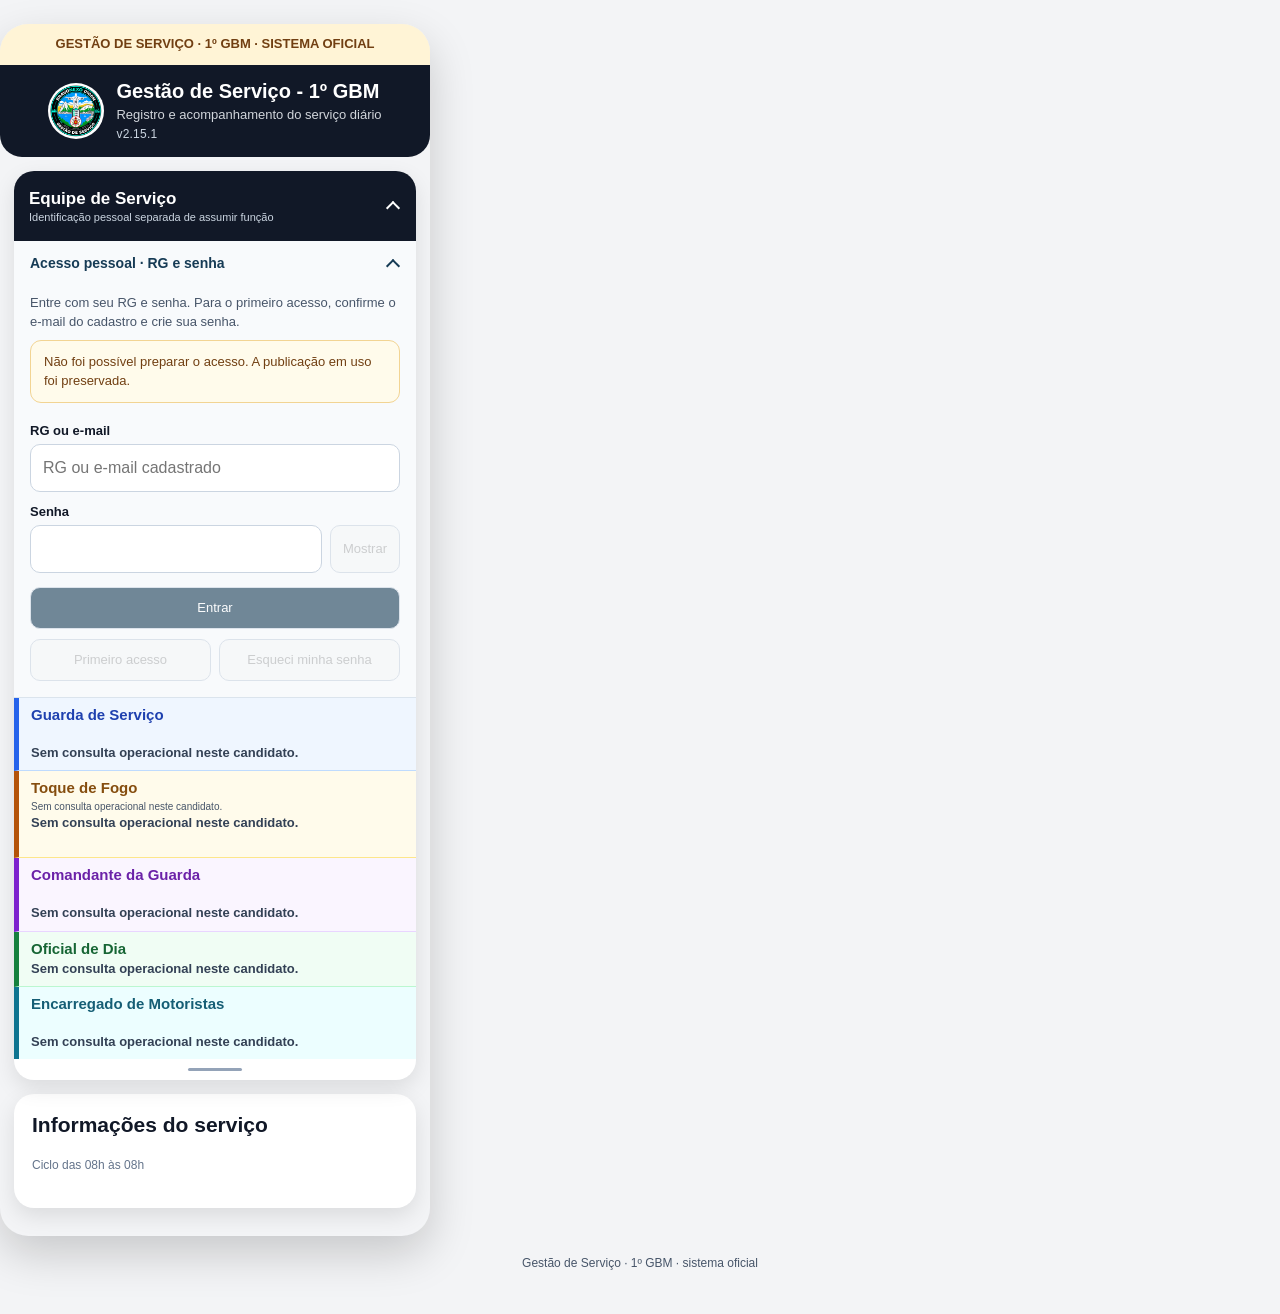
==== 01gbm/index.html @ a9e78ff7 "Gestão v2.15.1: habilita formulário de encerramento do serviço" ====
<!DOCTYPE html>
<html lang="pt-BR">
  <head>
    <meta charset="UTF-8">
    <meta name="viewport" content="width=device-width, initial-scale=1.0, maximum-scale=1.0, user-scalable=no">
    <meta name="theme-color" content="#111827">
    <title>Gestão de Serviço - 1º GBM</title>
    <meta name="application-name" content="Gestão de Serviço">
    <meta name="apple-mobile-web-app-title" content="Gestão de Serviço">
    <meta name="mobile-web-app-capable" content="yes">
    <meta name="apple-mobile-web-app-capable" content="yes">
    
    
    
    
  <link rel="stylesheet" href="./gestao-operational.css?v=444017276194">
  
  <meta name="robots" content="noindex,nofollow"><link rel="icon" type="image/png" sizes="192x192" href="./icons/gestao-servico-192-v3.png"><script src="./gestao-operational.js?v=d6036d53b697" defer></script><link rel="manifest" href="./manifest.webmanifest"><meta http-equiv="Content-Security-Policy" content="default-src 'none'; script-src 'self'; style-src 'self'; img-src 'self'; connect-src 'self' https://ciqctdckqmopdeoigzfz.supabase.co; worker-src 'self'; manifest-src 'self'; base-uri 'none'; form-action 'none'; object-src 'none'"></head>

  <body data-operational-team-enabled="true" data-operational-ui="true" class="candidate-shell" >
    <div class="app"><p id="candidate-banner" class="candidate-banner">GESTÃO DE SERVIÇO · 1º GBM · SISTEMA OFICIAL</p>
      <header class="topo">
        <div class="topo-identidade">
          <div class="topo-brasao">
            <img src="./icons/gestao-servico-192-v3.png" alt="Gestão de Serviço — 1º GBM" width="192" height="192">
          </div>
          <div class="topo-textos">
            <h1>Gestão de Serviço - 1º GBM</h1>
            <p>Registro e acompanhamento do serviço diário</p>
          <small id="operational-app-version" class="operational-app-version">v2.15.1</small></div>
        </div>
      </header>

      <main class="conteudo">
<section class="card card-equipe-servico" id="cardEquipeServico"><details id="operational-team-disclosure" class="operational-team-disclosure" open><summary class="cabecalho-equipe-servico operational-team-summary" id="operational-team-summary" aria-controls="conteudoEquipeServico"><span><strong>Equipe de Serviço</strong><small>Identificação pessoal separada de assumir função</small></span></summary><div class="conteudo-equipe-servico" id="conteudoEquipeServico">
<details id="operational-personal-access-disclosure" class="operational-personal-access" open><summary id="operational-personal-access-summary" aria-controls="operational-personal-access-content">Acesso pessoal · RG e senha</summary><div id="operational-personal-access-content"><section class="candidate-access" id="candidate-personal-access" aria-labelledby="candidate-title">
  <h3 id="candidate-title">Acesso pessoal · RG e senha</h3>
  <p>Entre com seu RG e senha. Para o primeiro acesso, confirme o e-mail do cadastro e crie sua senha.</p>
  <p id="candidate-status" class="candidate-status" role="status" aria-live="polite">Conferindo a configuração de acesso…</p>
  <form id="candidate-login-form"><fieldset id="candidate-login-fields" disabled data-candidate-personal="true">
    <label for="candidate-rg">RG ou e-mail</label><input id="candidate-rg" name="rg" type="text" autocomplete="username" maxlength="254" autocapitalize="none" spellcheck="false" placeholder="RG ou e-mail cadastrado" required data-candidate-personal="true">
    <label for="candidate-password">Senha</label><div class="candidate-password-row"><input id="candidate-password" name="password" type="password" autocomplete="current-password" maxlength="1024" required data-candidate-personal="true"><button id="candidate-toggle-password" type="button" disabled aria-controls="candidate-password" aria-pressed="false" data-candidate-personal="true">Mostrar</button></div>
    <button id="candidate-login-submit" class="candidate-primary" type="submit" disabled data-candidate-personal="true">Entrar</button>
  </fieldset></form>
  <nav id="candidate-account-actions" class="candidate-account-actions" aria-label="Ajuda para o acesso pessoal"><button id="candidate-first-access" type="button" disabled data-candidate-personal="true">Primeiro acesso</button><button id="candidate-recovery" type="button" disabled data-candidate-personal="true">Esqueci minha senha</button></nav>
  <form id="candidate-request-form" hidden><fieldset id="candidate-request-fields" disabled data-candidate-personal="true"><label for="candidate-request-rg">RG</label><input id="candidate-request-rg" type="text" autocomplete="username" maxlength="40" required data-candidate-personal="true"><div id="candidate-email-field"><label for="candidate-registered-email">E-mail do cadastro</label><input id="candidate-registered-email" type="email" autocomplete="email" maxlength="254" data-candidate-personal="true"></div><p id="candidate-recovery-note" hidden>A recuperação será enviada somente ao e-mail do cadastro.</p><button id="candidate-request-submit" type="submit" disabled data-candidate-personal="true">Enviar código</button></fieldset></form>
  <form id="candidate-code-form" hidden><fieldset id="candidate-code-fields" disabled data-candidate-personal="true"><label for="candidate-code">Código recebido no e-mail</label><input id="candidate-code" type="text" inputmode="numeric" autocomplete="one-time-code" pattern="[0-9]{6,8}" minlength="6" maxlength="8" required data-candidate-personal="true"><button id="candidate-code-submit" type="submit" disabled data-candidate-personal="true">Confirmar e-mail</button></fieldset></form>
  <form id="candidate-new-password-form" hidden><fieldset id="candidate-new-password-fields" disabled data-candidate-personal="true"><label for="candidate-new-password">Nova senha</label><div class="candidate-password-row"><input id="candidate-new-password" type="password" autocomplete="new-password" minlength="8" maxlength="1024" required data-candidate-personal="true"><button id="candidate-toggle-new-password" type="button" disabled aria-controls="candidate-new-password candidate-confirm-password" aria-pressed="false" data-candidate-personal="true">Mostrar</button></div><label for="candidate-confirm-password">Repetir nova senha</label><input id="candidate-confirm-password" type="password" autocomplete="new-password" minlength="8" maxlength="1024" required data-candidate-personal="true"><p>Pelo menos 8 caracteres. Use uma senha exclusiva.</p><button id="candidate-complete-submit" type="submit" disabled data-candidate-personal="true">Salvar senha e entrar</button></fieldset></form>
  <button id="candidate-cancel-flow" type="button" disabled hidden data-candidate-personal="true">Voltar</button>
  <div id="candidate-identity" hidden><p>Identidade pessoal confirmada não libera funções de serviço.</p></div><div id="candidate-recovery-controls" class="candidate-recovery-controls" hidden><button id="candidate-recheck" type="button" disabled data-candidate-personal="true">Tentar reconectar</button></div>
  <section id="candidate-own-context" class="candidate-own-context" aria-label="Situação do próprio acesso" hidden><h4>Meu acesso</h4><p id="candidate-own-status" role="status" aria-live="polite"></p><p id="candidate-own-binding"></p><p id="candidate-own-capabilities"></p><p id="candidate-own-cycle"></p><details id="operational-update-options" class="operational-update-options"><summary>Opções de atualização</summary><div class="candidate-duty-actions"><button id="operational-reload" type="button" disabled>Atualizar informações</button></div></details><div class="candidate-duty-actions operational-reconciliation-actions"><button id="operational-reconcile" type="button" disabled hidden>Conferir registro pendente</button></div><p id="operational-status" role="status" aria-live="polite"></p><p id="candidate-own-scope">Entrar não assume uma função. Sair da conta não encerra o serviço.</p></section>
</section></div></details><div id="operational-partial-status" class="candidate-own-context" hidden><p id="operational-partial-message" role="status" aria-live="polite"></p><div class="candidate-duty-actions"><button id="operational-partial-reload" type="button" disabled>Atualizar informações</button></div></div><section class="card card-guarda perfil-servico" id="perfilGuarda">
          <div class="cabecalho-card-guarda">
            <h2>Guarda de Serviço</h2>

            <div class="acoes-guarda">
              <button type="button" id="btnTrocarGuarda" class="botao-trocar oculto" disabled data-candidate-operation="true" aria-disabled="true">
                Assumir / Trocar
              </button>

              <button type="button" id="btnEncerrarGuarda" class="botao-sair oculto" disabled data-candidate-operation="true" aria-disabled="true">
                Sair
              </button>
            </div>
          </div>

          <div id="statusGuarda" class="status-guarda">
            Sem consulta operacional neste candidato.
          </div>

          <div id="acessoDiarioGuarda" class="acesso-diario-guarda oculto">
            <p id="identidadeAcessoDiarioGuarda" role="status" aria-live="polite"></p>
            <button type="button" id="btnSairAcessoDiarioGuarda" class="botao-secundario oculto" disabled data-candidate-operation="true" aria-disabled="true">Sair deste acesso</button>
          </div>

          <button type="button" id="btnRetomarPosto" class="botao-retomar-posto acao-cobertura-operacional oculto" disabled data-candidate-operation="true" aria-disabled="true">
            Retomar Posto
          </button>

          <div id="areaCodigoEncerrarGuarda" class="oculto">
            <div class="campo">
              <label>Código enviado ao guarda atual</label>
              <div class="linha-busca">
                <input type="text" id="codigoEncerrarGuarda" placeholder="Digite o código" disabled data-candidate-operation="true" aria-disabled="true">
                <button type="button" disabled data-candidate-operation="true" aria-disabled="true">Validar</button>
              </div>
            </div>
          </div>

          <div id="areaAssumirGuarda">
            <div class="campo">
              <label>E-mail do militar</label>
              <div class="linha-busca">
                <input type="email" id="emailGuarda" placeholder="Digite o e-mail" disabled data-candidate-operation="true" aria-disabled="true">
                <button type="button" id="btnEnviarCodigoGuarda" disabled data-candidate-operation="true" aria-disabled="true">Enviar código</button>
              </div>
            </div>

            <p id="lpStatus_guarda" role="status" aria-live="polite" class="oculto"></p>
            <button type="button" id="lpCancelar_guarda" class="botao-secundario oculto" disabled data-candidate-operation="true" aria-disabled="true">Cancelar solicitação / trocar e-mail</button>
            <div id="areaCodigoGuarda" class="oculto">
              <div class="campo">
                <label>Código recebido por e-mail</label>
                <div class="linha-busca">
                  <input type="text" id="codigoGuarda" placeholder="Digite o código" autocomplete="one-time-code" inputmode="numeric" disabled data-candidate-operation="true" aria-disabled="true">
                  <button type="button" id="btnValidarCodigoGuarda" disabled data-candidate-operation="true" aria-disabled="true">Validar</button>
                </div>
              </div>
            </div>

            <div id="areaMilitarIdentificado" class="resultado oculto"></div>

            <div id="areaIdentificacaoManual" class="oculto">
              <div class="campo">
                <label>RG do militar</label>
                <input type="text" id="rgGuardaManual" placeholder="RG do militar" disabled data-candidate-operation="true" aria-disabled="true">
              </div>

              <div class="campo">
                <label>Nome do militar</label>
                <input type="text" id="nomeGuardaManual" placeholder="Ex.: CB COSTA" disabled data-candidate-operation="true" aria-disabled="true">
              </div>
            </div>

            <button type="button" id="btnAssumirGuarda" class="botao-secundario oculto" disabled data-candidate-operation="true" aria-disabled="true">
              Assumir neste celular
            </button>
          </div>
          
        <div class="candidate-duty-actions operational-role-actions"><button id="operational-role-guarda-assumir" type="button" disabled hidden>Assumir / Trocar</button><button id="operational-role-guarda-encerrar" type="button" disabled hidden>Encerrar guarda</button></div></section>
<section class="card card-toque-fogo perfil-servico" id="cardToqueFogo">
          <div class="cabecalho-card-guarda">
            <div>
              <h2>Toque de Fogo</h2>
              <span id="periodoToqueFogo" class="periodo-toque-fogo">Sem consulta operacional neste candidato.</span>
            </div>
            <div class="acoes-guarda">
              <button type="button" id="btnTrocarToqueFogo" class="botao-trocar oculto" disabled data-candidate-operation="true" aria-disabled="true">
                Entrar / Trocar
              </button>
            </div>
          </div>

          <div id="statusToqueFogo" class="status-guarda">Sem consulta operacional neste candidato.</div>
          <div id="programacaoToqueFogo" class="programacao-toque-fogo" aria-live="polite"></div>

          <div id="statusCoberturaToque" class="status-cobertura-toque oculto"></div>
          <button type="button" id="btnAssumirHoraToque" class="botao-assumir-hora acao-cobertura-operacional oculto" disabled data-candidate-operation="true" aria-disabled="true">
            Assumir Hora
          </button>

          <div id="areaAssumirToqueFogo">
            <div class="cabecalho-definicao-toque">
              <strong id="tituloDefinicaoToqueFogo">Definir Toque de Fogo</strong>
              <small>Os dois períodos podem ser definidos pela manhã. O noturno pode assumir a cobertura a partir das 21h; a troca do período ocorre às 22h.</small>
            </div>
            <div class="campo">
              <label for="periodoAlvoToqueFogo">Período</label>
              <select id="periodoAlvoToqueFogo" disabled data-candidate-operation="true" aria-disabled="true">
                <option value="Diurno">Diurno • 08h às 22h</option>
                <option value="Noturno">Noturno • 22h às 08h</option>
              </select>
            </div>
            <div class="campo">
              <label>E-mail do militar</label>
              <div class="linha-busca">
                <input type="email" id="emailToqueFogo" placeholder="Digite o e-mail" disabled data-candidate-operation="true" aria-disabled="true">
                <button type="button" id="btnEnviarCodigoToqueFogo" disabled data-candidate-operation="true" aria-disabled="true">Enviar código</button>
              </div>
            </div>

            <p id="lpStatus_toque" role="status" aria-live="polite" class="oculto"></p>
            <button type="button" id="lpCancelar_toque" class="botao-secundario oculto" disabled data-candidate-operation="true" aria-disabled="true">Cancelar solicitação / trocar e-mail</button>
            <div id="areaCodigoToqueFogo" class="oculto">
              <div class="campo">
                <label>Código recebido por e-mail</label>
                <div class="linha-busca">
                  <input type="text" id="codigoToqueFogo" inputmode="numeric" placeholder="Digite o código" autocomplete="one-time-code" disabled data-candidate-operation="true" aria-disabled="true">
                  <button type="button" id="btnValidarCodigoToqueFogo" disabled data-candidate-operation="true" aria-disabled="true">Validar</button>
                </div>
              </div>
            </div>

            <div id="areaToqueFogoIdentificado" class="resultado oculto"></div>
            <div id="areaToqueFogoManual" class="oculto">
              <div class="campo"><label>RG do militar</label><input type="text" id="rgToqueFogoManual" placeholder="RG do militar" disabled data-candidate-operation="true" aria-disabled="true"></div>
              <div class="campo"><label>Nome do militar</label><input type="text" id="nomeToqueFogoManual" placeholder="Ex.: SD COSTA" disabled data-candidate-operation="true" aria-disabled="true"></div>
            </div>
            <button type="button" id="btnAssumirToqueFogo" class="botao-secundario oculto" disabled data-candidate-operation="true" aria-disabled="true">
              Definir Toque de Fogo
            </button>
          </div>
        <div class="candidate-duty-actions operational-role-actions"><button id="operational-role-toque_diurno-assumir" type="button" disabled hidden>Assumir / Trocar Toque Diurno</button><button id="operational-role-toque_diurno-encerrar" type="button" disabled hidden>Encerrar Toque Diurno</button></div><div class="candidate-duty-actions operational-role-actions"><button id="operational-role-toque_noturno-assumir" type="button" disabled hidden>Assumir / Trocar Toque Noturno</button><button id="operational-role-toque_noturno-encerrar" type="button" disabled hidden>Encerrar Toque Noturno</button></div></section>
<section class="card card-guarda card-comandante perfil-servico" id="perfilComandante">
          <div class="cabecalho-card-guarda">
            <h2>Comandante da Guarda</h2>

            <div class="acoes-guarda">
              <button type="button" id="btnTrocarComandante" class="botao-trocar oculto" disabled data-candidate-operation="true" aria-disabled="true">
                Assumir / Trocar
              </button>

              <button type="button" id="btnEncerrarComandante" class="botao-sair oculto" disabled data-candidate-operation="true" aria-disabled="true">
                Encerrar serviço
              </button>
            </div>
          </div>

          <div id="statusComandante" class="status-guarda">
            Sem consulta operacional neste candidato.
          </div>

          <div id="statusAcaoComandante" class="resultado oculto" role="status" aria-live="polite"></div>

          <div id="areaCodigoEncerrarComandante" class="oculto">
            <div id="observacoesEncerramentoHost"></div>
            <div class="campo">
              <label>Código enviado ao comandante atual</label>
              <input type="text" id="codigoEncerrarComandante" inputmode="numeric" placeholder="Digite o código" disabled data-candidate-operation="true" aria-disabled="true">
              <button type="button" disabled data-candidate-operation="true" aria-disabled="true">Cancelar encerramento</button>
              <button type="button" id="btnConfirmarEncerramentoComandante" class="botao-finalizar-relatorio" disabled data-candidate-operation="true" aria-disabled="true">Encerrar serviço</button>
            </div>
          </div>

          <div id="areaAssumirComandante">
            <div class="campo">
              <label>E-mail do militar</label>
              <div class="linha-busca">
                <input type="email" id="emailComandante" placeholder="Digite o e-mail cadastrado" disabled data-candidate-operation="true" aria-disabled="true">
                <button type="button" id="btnEnviarCodigoComandante" disabled data-candidate-operation="true" aria-disabled="true">Enviar código</button>
              </div>
            </div>

            <p id="lpStatus_comandante" role="status" aria-live="polite" class="oculto"></p>
            <button type="button" id="lpCancelar_comandante" class="botao-secundario oculto" disabled data-candidate-operation="true" aria-disabled="true">Cancelar solicitação / trocar e-mail</button>
            <div id="areaCodigoComandante" class="oculto">
              <div class="campo">
                <label>Código recebido por e-mail</label>
                <div class="linha-busca">
                  <input type="text" id="codigoComandante" inputmode="numeric" placeholder="Digite o código" autocomplete="one-time-code" disabled data-candidate-operation="true" aria-disabled="true">
                  <button type="button" id="btnValidarCodigoComandante" disabled data-candidate-operation="true" aria-disabled="true">Validar</button>
                </div>
              </div>
            </div>

            <div id="areaComandanteIdentificado" class="resultado oculto"></div>

            <button type="button" id="btnAssumirComandante" class="botao-secundario oculto" disabled data-candidate-operation="true" aria-disabled="true">
              Assumir como comandante
            </button>
          </div>
        <div class="candidate-duty-actions operational-role-actions"><button id="operational-role-comandante_guarda-assumir" type="button" disabled hidden>Assumir / Trocar</button><button id="operational-role-comandante_guarda-encerrar" type="button" disabled hidden>Encerrar serviço</button></div></section>
<section class="card card-guarda card-comandante perfil-servico" id="perfilOficial">
          <div class="cabecalho-card-guarda">
            <h2>Oficial de Dia</h2>
            <div class="acoes-guarda">
              <button type="button" id="btnEditarOficialDia" class="botao-trocar oculto" aria-expanded="false" aria-controls="areaDesignarOficial" disabled data-candidate-operation="true" aria-disabled="true">Alterar</button>
              <button type="button" id="btnAbrirAcessoOficial" class="botao-trocar oculto" aria-expanded="false" aria-controls="areaAcessoPainelOficial" disabled data-candidate-operation="true" aria-disabled="true">Acessar painel</button>
            </div>
          </div>

          <div id="statusOficial" class="status-guarda">Sem consulta operacional neste candidato.</div>

          <div id="areaDesignarOficial" class="area-designar-oficial oculto">
            <div class="campo campo-sem-margem">
              <label>Oficial de Dia deste serviço</label>
              <select id="selectOficialDia" disabled data-candidate-operation="true" aria-disabled="true"><option value="">Selecione o oficial</option></select>
            </div>
            <div class="acoes-designacao-oficial">
              <button type="button" class="botao-cancelar-designacao" disabled data-candidate-operation="true" aria-disabled="true">Cancelar</button>
              <button type="button" id="btnSalvarOficialDia" class="botao-secundario" disabled data-candidate-operation="true" aria-disabled="true">Salvar Oficial de Dia</button>
            </div>
            <small>Informação válida para o ciclo atual, das 08h às 08h. O oficial indicado não precisa entrar no aplicativo.</small>
          </div>

          <div id="areaAcessoPainelOficial" class="acesso-oficial-painel oculto">
            <div class="cabecalho-acesso-oficial">
              <div>
                <strong>Acesso de oficiais ao painel</strong>
                <span>Qualquer oficial lotado no 1º GBM pode validar o próprio e-mail e consultar as informações do serviço.</span>
              </div>
              <button type="button" id="btnSairAcessoOficial" class="botao-sair oculto" disabled data-candidate-operation="true" aria-disabled="true">Sair</button>
            </div>
            <div id="statusAcessoOficial" class="resultado oculto"></div>
            <div id="areaLoginOficial">
              <div class="campo campo-sem-margem">
                <label>E-mail institucional/cadastrado</label>
                <div class="linha-busca">
                  <input type="email" id="emailOficial" placeholder="Digite seu e-mail cadastrado" disabled data-candidate-operation="true" aria-disabled="true">
                  <button type="button" id="btnEnviarCodigoOficial" disabled data-candidate-operation="true" aria-disabled="true">Enviar código</button>
                </div>
              </div>
              <p id="lpStatus_oficial" role="status" aria-live="polite" class="oculto"></p>
            <button type="button" id="lpCancelar_oficial" class="botao-secundario oculto" disabled data-candidate-operation="true" aria-disabled="true">Cancelar solicitação / trocar e-mail</button>
            <div id="areaCodigoOficial" class="area-codigo-consulta oculto">
                <div class="campo campo-sem-margem">
                  <label>Código recebido por e-mail</label>
                  <div class="linha-busca">
                    <input type="text" id="codigoOficial" inputmode="numeric" maxlength="6" placeholder="000000" autocomplete="one-time-code" disabled data-candidate-operation="true" aria-disabled="true">
                    <button type="button" id="btnValidarCodigoOficial" disabled data-candidate-operation="true" aria-disabled="true">Entrar</button>
                  </div>
                </div>
              </div>
            </div>
          </div>
          <div class="candidate-duty-actions operational-role-actions"><button type="button" id="operational-officer-swap" aria-controls="operational-planned-officer" aria-expanded="false" disabled hidden>Trocar</button></div>
        </section>
<section class="card card-guarda card-comandante perfil-servico" id="perfilEncarregadoMotoristas">
          <div class="cabecalho-card-guarda">
            <h2>Encarregado de Motoristas</h2>
            <div class="acoes-guarda">
              <button type="button" id="btnAbrirAcessoEncarregadoMotoristas" class="botao-trocar" disabled data-candidate-operation="true" aria-disabled="true">Assumir função</button>
              <button type="button" id="btnSairAcessoEncarregadoMotoristas" class="botao-sair oculto" disabled data-candidate-operation="true" aria-disabled="true">Encerrar Serviço</button>
            </div>
          </div>

          <div id="statusEncarregadoMotoristas" class="status-guarda">
            Sem consulta operacional neste candidato.
          </div>

          <div id="areaEncerramentoPendenteMotoristas" class="area-encerramento-pendente-motoristas oculto">
            <div>
              <strong id="tituloEncerramentoPendenteMotoristas">Serviço anterior pendente</strong>
              <span id="resumoEncerramentoPendenteMotoristas"></span>
            </div>
            <button type="button" disabled data-candidate-operation="true" aria-disabled="true">Encerrar serviço</button>
          </div>

          <div id="areaAssumirEncarregadoMotoristas">
            <div class="campo">
              <label>Seu e-mail institucional/cadastrado</label>
              <div class="linha-busca">
                <input type="email" id="emailEncarregadoMotoristas" placeholder="Digite o e-mail cadastrado"
                  autocomplete="email" disabled data-candidate-operation="true" aria-disabled="true">
                <button type="button" id="btnEnviarCodigoEncarregadoMotoristas" disabled data-candidate-operation="true" aria-disabled="true">Enviar código</button>
              </div>
            </div>

            <p id="lpStatus_encarregado" role="status" aria-live="polite" class="oculto"></p>
            <button type="button" id="lpCancelar_encarregado" class="botao-secundario oculto" disabled data-candidate-operation="true" aria-disabled="true">Cancelar solicitação / trocar e-mail</button>
            <div id="areaCodigoEncarregadoMotoristas" class="oculto">
              <div class="campo campo-sem-margem">
                <label>Código recebido por e-mail</label>
                <div class="linha-busca">
                  <input type="text" id="codigoEncarregadoMotoristas" inputmode="numeric" maxlength="6"
                    placeholder="000000" autocomplete="one-time-code" disabled data-candidate-operation="true" aria-disabled="true">
                  <button type="button" id="btnValidarCodigoEncarregadoMotoristas" disabled data-candidate-operation="true" aria-disabled="true">Confirmar e assumir</button>
                </div>
              </div>
            </div>
          </div>
        <div class="candidate-duty-actions operational-role-actions"><button id="operational-role-encarregado_motoristas-assumir" type="button" disabled hidden>Assumir / Trocar</button><button id="operational-role-encarregado_motoristas-encerrar" type="button" disabled hidden>Encerrar serviço</button></div></section></div></details><button class="operational-sign-out" hidden id="candidate-sign-out" type="button" disabled data-candidate-personal="true">Sair</button></section>
<section class="card oculto" id="cardMovimentacao">
          <h2 id="tituloCardMovimentacao">Controle de Acesso</h2>

          <div id="blocoLancamentoRetroativo" class="bloco-lancamento-retroativo oculto">
            <div class="cabecalho-lancamento-retroativo">
              <div class="linha-cabecalho-lancamento-retroativo">
                <span class="selo-modo-retroativo">MODO RETROATIVO</span>
                <button type="button" class="botao-fechar-retroativo" data-fechar-lancamento-retroativo
                  aria-label="Fechar o lançamento em horário anterior" disabled data-candidate-operation="true" aria-disabled="true">
                  Fechar <span aria-hidden="true">×</span>
                </button>
              </div>
              <strong>Exclusivo do Comandante da Guarda</strong>
              <p>Informe quando a movimentação de pessoas ou viaturas realmente ocorreu, dentro do seu ciclo. A hora deste lançamento será registrada automaticamente para auditoria.</p>
            </div>

            <div class="grade-data-hora-retroativa">
              <div class="campo">
                <label for="dataMovimentacaoRetroativa">Data em que ocorreu *</label>
                <input type="date" id="dataMovimentacaoRetroativa" disabled data-candidate-operation="true" aria-disabled="true">
              </div>
              <div class="campo">
                <label for="horaMovimentacaoRetroativa">Hora em que ocorreu *</label>
                <input type="time" id="horaMovimentacaoRetroativa" step="60" disabled data-candidate-operation="true" aria-disabled="true">
              </div>
            </div>

            <div class="campo">
              <label for="motivoMovimentacaoRetroativa">Motivo do lançamento posterior *</label>
              <select id="motivoMovimentacaoRetroativa" disabled data-candidate-operation="true" aria-disabled="true">
                <option value="">Selecione o motivo</option>
                <option value="Falta de energia">Falta de energia</option>
                <option value="Celular sem carga">Celular sem carga</option>
                <option value="Falha de conexão">Falha de conexão</option>
                <option value="Falha ou correção do aplicativo">Falha ou correção do aplicativo</option>
                <option value="Ajuste do período de implantação/teste">Ajuste do período de implantação/teste</option>
                <option value="Registro não realizado no momento">Registro não realizado no momento</option>
                <option value="Outro">Outro</option>
              </select>
            </div>

            <div class="campo oculto" id="campoDetalheMotivoRetroativo">
              <label for="detalheMotivoRetroativo">Detalhe do motivo *</label>
              <input type="text" id="detalheMotivoRetroativo" maxlength="240"
                placeholder="Explique resumidamente o que ocorreu" disabled data-candidate-operation="true" aria-disabled="true">
            </div>

            <button type="button" class="botao-cancelar-retroativo" data-fechar-lancamento-retroativo disabled data-candidate-operation="true" aria-disabled="true">
              Cancelar preenchimento e voltar ao painel
            </button>
          </div>

          <div class="campo" id="campoFormaRegistro">
            <label>Forma do registro</label>
            <div class="botoes-segmentados" id="botoesModoRegistro">
              <button type="button" class="ativo" id="btnModoIndividual" disabled data-candidate-operation="true" aria-disabled="true">Individual</button>
              <button type="button" id="btnModoViatura" disabled data-candidate-operation="true" aria-disabled="true">Auto/VTR</button>
            </div>
          </div>

          <div class="campo">
            <label id="labelTipoMovimentacao">Tipo de movimentação</label>
            <div class="botoes-segmentados">
              <button type="button" class="ativo" id="btnEntrada" disabled data-candidate-operation="true" aria-disabled="true"><span id="textoBtnEntrada">Entrada</span></button>
              <button type="button" id="btnSaida" disabled data-candidate-operation="true" aria-disabled="true"><span id="textoBtnSaida">Saída</span></button>
            </div>
          </div>

          <div id="origemFormularioPadrao">
          <div id="areaRegistroPadrao">

          <input type="hidden" id="tipoRegistro" value="Pessoa cadastrada" disabled data-candidate-operation="true" aria-disabled="true">

          <div class="campo" id="areaCategoriaPessoa">
            <label>Categoria da pessoa</label>
            <div class="botoes-segmentados categorias-pessoa">
              <button type="button" class="ativo" id="btnCategoriaMilitar" disabled data-candidate-operation="true" aria-disabled="true">Militar</button>
              <button type="button" id="btnCategoriaColaborador" disabled data-candidate-operation="true" aria-disabled="true">Colaborador</button>
              <button type="button" id="btnCategoriaVisitante" disabled data-candidate-operation="true" aria-disabled="true">Visitante</button>
            </div>
          </div>

          <div id="areaPessoaCadastrada">
            <div class="campo" id="campoBuscaPessoaPrincipal">
              <label id="labelPessoaPrincipal" for="rgCpfBusca">Nome, RG/CPF ou placa</label>
              <div class="linha-busca">
                <input type="text" id="rgCpfBusca" placeholder="Nome de guerra, RG/CPF ou placa" autocomplete="off" autocapitalize="characters" disabled data-candidate-operation="true" aria-disabled="true">
                <button type="button" disabled data-candidate-operation="true" aria-disabled="true">Buscar</button>
              </div>
            </div>

            <div id="resultadoPessoa" class="resultado oculto"></div>

            <div id="areaOpcaoCondutorExterno" class="opcao-militar-externo oculto">
              <button type="button" disabled data-candidate-operation="true" aria-disabled="true">
                Condutor não cadastrado
              </button>
            </div>

            <div id="areaCondutorExterno" class="dados-militar-externo oculto">
              <strong>Identificação manual do condutor</strong>
              <div class="campo">
                <label>Posto/graduação e nome</label>
                <input type="text" id="nomeCondutorExterno" placeholder="Ex.: 2º SGT SILVA" disabled data-candidate-operation="true" aria-disabled="true">
              </div>
              <div class="campo campo-sem-margem">
                <label>RG/CPF ou identidade funcional</label>
                <input type="text" id="rgCondutorExterno" placeholder="Documento do militar" disabled data-candidate-operation="true" aria-disabled="true">
              </div>
              <button type="button" class="botao-voltar-busca" disabled data-candidate-operation="true" aria-disabled="true">
                Voltar para busca no cadastro
              </button>
            </div>
          </div>

          <div id="areaOcupantesViatura" class="bloco-viatura oculto">
            <details id="detalhesOcupantesExternos">
            <summary>Ocupantes adicionais (opcional)</summary>
            <div class="titulo-bloco-viatura">
              <div>
                <strong>Outros ocupantes do Auto/VTR</strong>
                <span>O condutor já conta como ocupante. Inclua abaixo somente as demais pessoas, se houver.</span>
              </div>
              <span id="contadorOcupantesViatura" class="contador-ocupantes">0 adicionais</span>
            </div>

            <div class="subtitulo-inclusao-viatura">Adicionar pessoa cadastrada</div>

            <div class="campo campo-sem-margem">
              <label>RG/CPF da pessoa</label>
              <div class="linha-busca">
                <input type="text" id="rgCpfBuscaOcupante" placeholder="Digite ao menos 3 dígitos" disabled data-candidate-operation="true" aria-disabled="true">
                <button type="button" disabled data-candidate-operation="true" aria-disabled="true">Buscar</button>
              </div>
            </div>

            <div id="resultadoOcupanteViatura" class="resultado oculto"></div>

            <div class="opcao-militar-externo">
              <button type="button" disabled data-candidate-operation="true" aria-disabled="true">
                + Adicionar pessoa não cadastrada
              </button>
            </div>

            <div id="areaOcupanteExterno" class="dados-militar-externo oculto">
              <strong>Identificação manual do ocupante</strong>
              <div class="campo">
                <label>Posto/graduação e nome</label>
                <input type="text" id="nomeOcupanteExterno" placeholder="Ex.: CB COSTA" disabled data-candidate-operation="true" aria-disabled="true">
              </div>
              <div class="campo">
                <label>RG/CPF ou identidade funcional</label>
                <input type="text" id="rgOcupanteExterno" placeholder="Documento do militar" disabled data-candidate-operation="true" aria-disabled="true">
              </div>
              <button type="button" class="botao-adicionar-externo" disabled data-candidate-operation="true" aria-disabled="true">
                Adicionar pessoa ao Auto/VTR
              </button>
            </div>

            <div id="listaOcupantesViatura" class="lista-ocupantes oculto"></div>
            <div class="dica-varios-ocupantes">
              Se o condutor estiver sozinho, não é necessário adicionar ninguém. Caso contrário, inclua os demais ocupantes acima.
            </div>
            </details>
          </div>

          <div id="areaPessoaNaoEncontrada" class="oculto">
            <div id="avisoPessoaNaoEncontrada" class="resultado erro">Pessoa não encontrada. Confira os dados para cadastrá-la automaticamente.</div>
            <div class="campo">
              <label>RG/CPF</label>
              <input type="text" id="rgCpfPessoaNaoEncontrada" placeholder="RG ou CPF" inputmode="numeric" autocomplete="off" disabled data-candidate-operation="true" aria-disabled="true">
            </div>
            <div class="campo">
              <label>Nome completo</label>
              <input type="text" id="nomePessoaNaoEncontrada" placeholder="Nome completo" disabled data-candidate-operation="true" aria-disabled="true">
            </div>
            <div class="dica-varios-ocupantes">O cadastro permanecerá ativo por 1 ano após a movimentação mais recente.</div>
          </div>

          <div class="campo" id="campoDestinoPadrao">
            <label>Destino</label>
            <select id="destino" disabled data-candidate-operation="true" aria-disabled="true"></select>
          </div>

          <div class="campo" id="campoProcedenciaPadrao">
            <label>Procedência</label>
            <select id="procedencia" disabled data-candidate-operation="true" aria-disabled="true"></select>
          </div>

          <div id="areaComplementoProcedencia" class="campo oculto">
            <label id="labelComplementoProcedencia">Complemento da procedência</label>
            <input type="text" id="complementoProcedencia" placeholder="Informe o complemento" disabled data-candidate-operation="true" aria-disabled="true">
          </div>

          <div class="campo" id="campoPrefixoPlaca">
            <label id="labelPrefixoPlaca">Prefixo/Placa</label>
            <input type="text" id="prefixoPlaca" placeholder="Opcional" autocomplete="off" disabled data-candidate-operation="true" aria-disabled="true">
          </div>

          <div class="campo">
            <label>Observações</label>
            <textarea id="observacoes" placeholder="Opcional" disabled data-candidate-operation="true" aria-disabled="true"></textarea>
          </div>
          </div>
          </div>

          <div id="areaRegistroSOS" class="bloco-sos oculto">
            <div class="cabecalho-frota-local">
              <div><strong>Frota da unidade</strong><span>Viaturas operacionais e administrativas</span></div>
              <button type="button" id="btnVeiculoExterno" disabled data-candidate-operation="true" aria-disabled="true">Veículo externo</button>
            </div>
            <div class="campo" id="campoDestinoViaturaLocal">
              <label for="destinoViaturaLocal">Destino da saída *</label>
              <select id="destinoViaturaLocal" required disabled data-candidate-operation="true" aria-disabled="true">
                <option value="">Sem consulta operacional neste candidato.</option>
              </select>
              <p id="statusDestinosViaturaLocal" class="dica-varios-ocupantes" role="status" aria-live="polite">Sem consulta operacional neste candidato.</p>
              <button type="button" id="btnRecarregarDestinosViatura" class="botao-secundario oculto" disabled data-candidate-operation="true" aria-disabled="true">Recarregar opções</button>
            </div>
            <div class="campo oculto" id="campoDestinoEntradaViatura">
              <label for="destinoEntradaViaturaLocal">Destino da entrada</label>
              <input type="text" id="destinoEntradaViaturaLocal" value="Quartel" readonly aria-describedby="descricaoDestinoEntradaViatura" disabled data-candidate-operation="true" aria-disabled="true">
              <p id="descricaoDestinoEntradaViatura" class="dica-varios-ocupantes">Definido automaticamente para a entrada na unidade.</p>
            </div>
            <div class="titulo-bloco-viatura">
              <div>
                <strong id="tituloSelecaoSOS">Selecionar viaturas para saída</strong>
                <span id="descricaoSelecaoViaturas">Selecione uma ou mais viaturas. Confira a composição sugerida e toque para editar.</span>
              </div>
            </div>
            <div id="listaViaturasSOS" class="lista-selecao-sos"></div>
            <div id="configuracoesViaturasSOS" class="configuracoes-sos"></div>
            <div class="campo campo-sem-margem">
              <label for="observacoesSOS">Observações</label>
              <textarea id="observacoesSOS" placeholder="Ocorrência, endereço ou informação opcional" disabled data-candidate-operation="true" aria-disabled="true"></textarea>
            </div>
          </div>

          <button type="button" id="btnRegistrarMovimentacao" class="botao-principal" disabled data-candidate-operation="true" aria-disabled="true">
            Registrar
          </button>

          <div id="mensagemSistema" class="mensagem-sistema oculto" role="status"
            aria-live="polite" aria-atomic="true"></div>

          <section class="card-pessoas-dentro-guarda oculto" id="cardPessoasDentroGuarda"
            aria-labelledby="tituloPessoasDentroGuarda">
            <details id="operational-details-pessoas-dentro" class="operational-collapsible" open><summary id="btnAlternarPessoasDentroGuarda" class="botao-alternar-pessoas-dentro" aria-controls="conteudoPessoasDentroGuarda">
                <span>
                  <span class="titulo-pessoas-dentro" id="tituloPessoasDentroGuarda">Pessoas atualmente dentro</span>
                  <span id="resumoPessoasDentroGuarda" class="resumo-pessoas-dentro">Sem consulta operacional neste candidato.</span>
                </span>
                <span id="iconeAlternarPessoasDentroGuarda" class="icone-alternar-pessoas-dentro" aria-hidden="true">⌄</span>
              </summary>

            <div id="conteudoPessoasDentroGuarda" class="conteudo-pessoas-dentro-guarda"><button type="button" id="btnAtualizarPessoasDentroGuarda" disabled data-candidate-operation="true" aria-disabled="true">
                Atualizar
              </button>
              <p class="descricao-pessoas-dentro-guarda">Confira quem ainda não possui saída registrada.</p>

              <div id="listaPessoasDentroGuarda" class="lista-painel">
                <div class="estado-vazio-painel">Sem consulta operacional neste candidato.</div>
              </div>

              <div id="atualizadoEmPessoasDentroGuarda" class="rodape-painel-comandante"></div>
            </div>
          </details></section>
        </section>
        

        

        <section class="card painel-comandante painel-consulta-servico" id="cardPainelComandante">
          <div class="cabecalho-painel-comandante">
            <div>
              <h2>Informações do serviço</h2>
              <span id="cicloPainelComandante">Ciclo das 08h às 08h</span>
            </div>
            <div class="acoes-cabecalho-painel-gestao">
              <button type="button" id="btnSairAcessoMestre" class="botao-sair-painel oculto" disabled data-candidate-operation="true" aria-disabled="true">Sair deste acesso</button>
              <button type="button" id="btnSairConsultaEfetivo" class="botao-sair-painel oculto" disabled data-candidate-operation="true" aria-disabled="true">Sair do painel</button>
              <button type="button" id="btnAtualizarPainelComandante" class="oculto" disabled data-candidate-operation="true" aria-disabled="true">Atualizar</button>
            </div>
          </div>

          <div id="identidadeAcessoMestre" class="identidade-acesso-painel oculto" role="status" aria-live="polite"></div>
          <div id="areaLoginConsultaEfetivo" class="acesso-painel-gestao">
            <p>Entre com seu e-mail e confirme o código recebido para consultar as informações do serviço.</p>
            <div class="campo campo-sem-margem">
              <label for="emailConsultaEfetivo">E-mail</label>
              <div class="linha-busca">
                <input type="email" id="emailConsultaEfetivo" placeholder="seu.email@..." autocomplete="email" disabled data-candidate-operation="true" aria-disabled="true">
                <button type="button" id="btnEnviarCodigoConsultaEfetivo" disabled data-candidate-operation="true" aria-disabled="true">Enviar código</button>
              </div>
            </div>
            <p id="lpStatus_consulta" role="status" aria-live="polite" class="oculto"></p>
            <button type="button" id="lpCancelar_consulta" class="botao-secundario oculto" disabled data-candidate-operation="true" aria-disabled="true">Cancelar solicitação / trocar e-mail</button>
            <div id="areaCodigoConsultaEfetivo" class="area-codigo-consulta oculto">
              <div class="campo campo-sem-margem">
                <label for="codigoConsultaEfetivo">Código recebido por e-mail</label>
                <div class="linha-busca">
                  <input type="text" id="codigoConsultaEfetivo" inputmode="numeric" maxlength="6"
                    autocomplete="one-time-code" placeholder="000000" disabled data-candidate-operation="true" aria-disabled="true">
                  <button type="button" id="btnValidarConsultaEfetivo" disabled data-candidate-operation="true" aria-disabled="true">Entrar</button>
                </div>
              </div>
            </div>
          </div>

          <div id="conteudoPainelGestao" class="oculto">
            <div id="identidadeConsultaEfetivo" class="identidade-acesso-painel oculto" aria-live="polite">
              <strong id="militarConsultaEfetivo">Acesso liberado</strong>
            </div>

            <div class="resumo-painel-comandante">
              <div class="indicador-painel">
                <strong id="totalPessoasDentro">—</strong>
                <span>Pessoas dentro</span>
              </div>
              <div class="indicador-painel">
                <strong id="totalViaturasDisponiveis">—</strong>
                <span>Viaturas disponíveis</span>
              </div>
              <div class="indicador-painel indicador-alerta">
                <strong id="totalViaturasEmOcorrencia">—</strong>
                <span>Viaturas em SOS</span>
              </div>
              <div class="indicador-painel">
                <strong id="totalViaturasDentro">—</strong>
                <span>Viaturas externas</span>
              </div>
              <div class="indicador-painel">
                <strong id="totalMovimentacoesCiclo">—</strong>
                <span>Movimentações</span>
              </div>
            </div>

            <details class="secao-painel-comandante operational-collapsible" id="secaoPainelViaturas">
              <summary id="operational-details-viaturas" class="botao-alternar-secao-painel" aria-controls="conteudoPainelViaturas">
                <span>Viaturas do quartel</span>
                <span class="icone-alternar-secao-painel" aria-hidden="true">⌄</span>
              </summary>
              <div id="conteudoPainelViaturas" class="conteudo-secao-painel">
                <div id="listaViaturasQuartel" class="lista-painel"></div>
              </div>
            </details>

            <details class="secao-painel-comandante operational-collapsible" id="secaoPainelDentro">
              <summary id="operational-details-dentro" class="botao-alternar-secao-painel" aria-controls="conteudoPainelDentro">
                <span>Dentro do quartel</span>
                <span class="icone-alternar-secao-painel" aria-hidden="true">⌄</span>
              </summary>
              <div id="conteudoPainelDentro" class="conteudo-secao-painel">
                <div id="listaPessoasDentro" class="lista-painel">
                  <div class="estado-vazio-painel">Sem consulta operacional neste candidato.</div>
                </div>
              </div>
            </details>

            <details class="secao-painel-comandante operational-collapsible" id="secaoPainelMovimentacoes" hidden>
              <summary id="operational-details-movimentacoes" class="botao-alternar-secao-painel" aria-controls="conteudoPainelMovimentacoes">
                <span>Histórico de Movimentações</span>
                <span class="icone-alternar-secao-painel" aria-hidden="true">⌄</span>
              </summary>
              <div id="conteudoPainelMovimentacoes" class="conteudo-secao-painel">
                <div class="campo">
                  <label for="modoPeriodoMovimentacoes">Período</label>
                  <select id="modoPeriodoMovimentacoes" aria-controls="formPeriodoMovimentacoes listaMovimentacoesRecentes">
                    <option value="recent" selected>Últimas 48h</option>
                    <option value="custom">Período personalizado</option>
                  </select>
                </div>
                <form id="formPeriodoMovimentacoes" hidden>
                  <div class="campo">
                    <label for="inicioPeriodoMovimentacoes">De</label>
                    <input type="date" id="inicioPeriodoMovimentacoes" required>
                  </div>
                  <div class="campo">
                    <label for="fimPeriodoMovimentacoes">Até</label>
                    <input type="date" id="fimPeriodoMovimentacoes" required>
                  </div>
                  <button type="submit" id="aplicarPeriodoMovimentacoes" class="botao-pesquisar-historico">Aplicar período</button>
                </form>
                <p id="statusPeriodoMovimentacoes" class="resumo-historico" role="status" aria-live="polite" hidden></p>
                <div class="campo">
                  <label for="filtroMovimentacoesRecentes">Categoria</label>
                  <select id="filtroMovimentacoesRecentes" aria-controls="listaMovimentacoesRecentes">
                    <option value="todos" selected>Todos</option>
                    <option value="pessoas">Pessoas</option>
                    <option value="quartel">Viaturas do quartel</option>
                    <option value="externa">Veículos externos</option>
                    <option value="particular">Veículos particulares</option>
                  </select>
                </div>
                <div class="campo">
                  <label for="filtroDirecaoMovimentacoesRecentes">Entrada ou saída</label>
                  <select id="filtroDirecaoMovimentacoesRecentes" aria-controls="listaMovimentacoesRecentes">
                    <option value="todas" selected>Todas</option>
                    <option value="entrada">Entrada</option>
                    <option value="saida">Saída</option>
                  </select>
                </div>
                <div class="campo">
                  <label for="buscaMovimentacoesRecentes">Buscar movimentações</label>
                  <input id="buscaMovimentacoesRecentes" type="search" maxlength="100" autocomplete="off" autocapitalize="characters" aria-controls="listaMovimentacoesRecentes"
                    placeholder="Nome, RG, placa ou prefixo da viatura">
                </div>
                <div id="listaMovimentacoesRecentes" class="lista-painel"></div>
              </div>
            </details>

            <div id="atualizadoEmPainelComandante" class="rodape-painel-comandante"></div>
          </div>
        </section>

        <section class="card bloco-competencia bloco-competencia-comandante oculto" id="blocoComandanteGuarda"
          aria-labelledby="tituloCompetenciaComandante">
          <div class="cabecalho-competencia">
            <span class="rotulo-competencia">Gestão do serviço</span>
            <h2 id="tituloCompetenciaComandante">Comandante da Guarda</h2>
          </div>
          <div id="competenciasExclusivasComandante" class="conteudo-competencia oculto">
            <p class="descricao-competencia">Competências exclusivas do Comandante da Guarda deste serviço.</p>
            <details id="painelAlteracoesServico" class="painel-alteracoes-servico">
              <summary id="btnAlternarAlteracoesServico" class="botao-alternar-alteracoes" aria-controls="observacoesServicoHost">
                <span>
                  <strong>Alterações do serviço</strong>
                  <small class="alteracoes-abrir">Abrir caixa de alterações</small>
                  <small class="alteracoes-recolher">Recolher caixa de alterações</small>
                </span>
                <span class="icone-alteracoes-servico" aria-hidden="true">⌄</span>
              </summary>
            <div id="observacoesServicoHost">
              <p class="observacoes-em-revisao">As alterações estão abertas na revisão de encerramento, na Equipe de Serviço.</p>
              <div id="editorObservacoesServico" class="campo">
                <label for="observacoesEncerramentoComandante"><strong>Alterações e observações do serviço</strong></label>
                <p>Registre durante o serviço e salve quando desejar. No encerramento, este mesmo texto estará disponível para revisão.</p>
                <textarea id="observacoesEncerramentoComandante" rows="6" maxlength="20000" placeholder="Ex.: alterações na guarnição, ocorrências relevantes, pendências ou sem alterações." readonly disabled data-candidate-operation="true" aria-disabled="true"></textarea>
                <div class="acoes-designacao-oficial">
                  <button type="button" id="btnRecarregarObservacoesServico" disabled data-candidate-operation="true" aria-disabled="true"><svg viewBox="0 0 24 24" fill="none" stroke="currentColor" stroke-width="1.8" stroke-linecap="round" stroke-linejoin="round" aria-hidden="true" focusable="false"><path d="M21 4v6h-6M19.2 15a8 8 0 1 1-1.9-8.3L21 10"/></svg><span>Recarregar texto salvo</span></button>
                  <button type="button" id="btnSalvarObservacoesServico" class="botao-secundario" disabled data-candidate-operation="true" aria-disabled="true">Salvar observações</button>
                </div>
                <div id="statusObservacoesServico" role="status" aria-live="polite">Sem consulta operacional neste candidato.</div>
                <details id="conflitoObservacoesServico" class="oculto">
                  <summary>Conferir texto salvo no servidor</summary>
                  <pre id="textoConflitoObservacoesServico"></pre>
                  <button type="button" id="btnRevisarConflitoObservacoes" disabled data-candidate-operation="true" aria-disabled="true">Concluí a revisão do meu texto</button>
                </details>
              </div>
            </div>
            </details>
            <div id="acaoLancamentoRetroativo" class="acao-lancamento-retroativo oculto">
              <div>
                <strong>Lançamento em horário anterior</strong>
                <span>Registrar pessoas ou viaturas em um horário anterior do seu ciclo.</span>
              </div>
              <button type="button" id="btnAbrirLancamentoRetroativo"
                aria-controls="blocoLancamentoRetroativo" aria-expanded="false" disabled data-candidate-operation="true" aria-disabled="true">
                Lançar horário anterior
              </button>
            </div>
            <div id="acaoEdicaoComandante" class="acao-edicao-comandante oculto">
              <div class="cabecalho-acao-edicao-comandante">
                <div>
                  <strong>Correção de lançamento</strong>
                  <span>Edite entradas individuais do seu ciclo, mesmo após a troca do guarda.</span>
                </div>
                <button type="button" id="btnAbrirEdicaoComandante"
                  aria-controls="areaEdicaoComandante" aria-expanded="false" disabled data-candidate-operation="true" aria-disabled="true">Editar lançamento</button>
              </div>
              <div id="areaEdicaoComandante" class="area-edicao-comandante oculto">
                <div class="cabecalho-lista-edicao-comandante">
                  <strong>Entradas individuais do seu ciclo</strong>
                  <button type="button" id="btnFecharEdicaoComandante"
                    aria-label="Fechar área de edição de lançamentos" disabled data-candidate-operation="true" aria-disabled="true">Fechar</button>
                </div>
                <p id="cicloEdicaoComandante" class="contexto-edicao-comandante"></p>
                <div class="campo campo-sem-margem">
                  <label for="buscaEdicaoComandante">Buscar por nome ou RG/CPF</label>
                  <input type="search" id="buscaEdicaoComandante" placeholder="Nome ou RG/CPF"
                    autocomplete="off" disabled data-candidate-operation="true" aria-disabled="true">
                </div>
                <p id="resumoEdicaoComandante" class="contexto-edicao-comandante" role="status" aria-live="polite"></p>
                <div id="listaEdicaoComandante" class="lista-painel lista-edicao-comandante"></div>
              </div>
            </div>
          </div>
        </section>

        

        

        <section class="card card-painel-motoristas oculto" id="cardPainelMotoristas"
          aria-labelledby="tituloCompetenciaMotoristas">
          <div class="cabecalho-painel-motoristas">
            <div>
              <h2 id="tituloCompetenciaMotoristas">Encarregado de Motoristas</h2>
              <span id="cicloPainelMotoristas">Ciclo das 08h às 08h</span>
            </div>
            <button type="button" id="btnAtualizarPainelMotoristas" class="botao-atualizar-motoristas" disabled data-candidate-operation="true" aria-disabled="true">Atualizar</button>
          </div>

          <div class="identidade-encarregado-motoristas">
            <div>
              <span>Encarregado em serviço</span>
              <strong id="nomeEncarregadoMotoristas">Sem consulta operacional neste candidato.</strong>
              <small id="perfilAcessoMotoristas"></small>
            </div>
          </div>

          <div id="avisoSomenteLeituraMotoristas" class="aviso-leitura-motoristas oculto">
            Este livro fica disponível somente ao Encarregado de Motoristas do ciclo.
          </div>

          <div class="resumo-painel-motoristas" aria-label="Resumo da frota">
            <div class="indicador-motoristas indicador-operante">
              <strong id="totalMotoristasOperantes">—</strong>
              <span>Operantes</span>
            </div>
            <div class="indicador-motoristas indicador-inoperante">
              <strong id="totalMotoristasInoperantes">—</strong>
              <span>Inoperantes</span>
            </div>
            <div class="indicador-motoristas indicador-externo">
              <strong id="totalMotoristasForaUnidade">—</strong>
              <span>Fora da unidade</span>
            </div>
            <div class="indicador-motoristas indicador-sisgeo">
              <strong id="totalMotoristasSisgeoPendentes">—</strong>
              <span>SISGEO pendente</span>
            </div>
          </div>

          <div class="abas-painel-motoristas" role="tablist" aria-label="Áreas do livro do Encarregado de Motoristas">
            <button type="button" class="aba-motoristas ativa" role="tab" aria-selected="true"
              data-aba-motoristas="frota" disabled data-candidate-operation="true" aria-disabled="true">Frota</button>
            <button type="button" class="aba-motoristas" role="tab" aria-selected="false"
              data-aba-motoristas="abastecimento" disabled data-candidate-operation="true" aria-disabled="true">Abastecimentos</button>
            <button type="button" class="aba-motoristas" role="tab" aria-selected="false"
              data-aba-motoristas="alteracao" disabled data-candidate-operation="true" aria-disabled="true">Alterações</button>
            <button type="button" class="aba-motoristas" role="tab" aria-selected="false"
              data-aba-motoristas="colisao" disabled data-candidate-operation="true" aria-disabled="true">Colisões</button>
            <button type="button" class="aba-motoristas" role="tab" aria-selected="false"
              data-aba-motoristas="administrativa" disabled data-candidate-operation="true" aria-disabled="true">Administrativas</button>
            <button type="button" class="aba-motoristas" role="tab" aria-selected="false"
              data-aba-motoristas="manutencao" disabled data-candidate-operation="true" aria-disabled="true">Manutenção</button>
            <button type="button" class="aba-motoristas" role="tab" aria-selected="false"
              data-aba-motoristas="sisgeo" disabled data-candidate-operation="true" aria-disabled="true">SISGEO</button>
            <button type="button" class="aba-motoristas" role="tab" aria-selected="false"
              data-aba-motoristas="observacao" disabled data-candidate-operation="true" aria-disabled="true">Observações</button>
          </div>

          <div class="cabecalho-conteudo-motoristas">
            <div>
              <strong id="tituloAbaPainelMotoristas">Situação da frota</strong>
              <span id="descricaoAbaPainelMotoristas">Condição operacional e localização atual das viaturas.</span>
            </div>
            <button type="button" id="btnNovoEventoMotoristas" class="botao-novo-evento-motoristas oculto" disabled data-candidate-operation="true" aria-disabled="true">Novo lançamento</button>
          </div>

          <div id="listaPainelMotoristas" class="lista-painel lista-painel-motoristas" role="tabpanel">
            <div class="estado-vazio-painel">Sem consulta operacional neste candidato.</div>
          </div>
          <div id="atualizadoEmPainelMotoristas" class="rodape-painel-comandante"></div>
        </section>

        <div id="avisoSemPermissaoLancamento" class="aviso-bloqueio oculto">
          Este celular não está autorizado para lançar registros. Assuma a Guarda ou, durante uma cobertura, valide-se como Toque de Fogo.
        </div>

        <section class="card card-guarnicoes-servico oculto recolhido" id="cardGuarnicoesServico">
          <div class="cabecalho-guarnicoes-servico">
            <button type="button" id="btnAlternarGuarnicoesServico" class="botao-alternar-guarnicoes-servico"
              aria-expanded="false" aria-controls="conteudoGuarnicoesServico">
              <span>
                <span class="titulo-guarnicoes-servico">Guarnições de Serviço</span>
                <span id="cicloGuarnicoesServico">Ciclo das 08h às 08h</span>
              </span>
              <span class="icone-alternar-guarnicoes-servico" aria-hidden="true">⌄</span>
            </button>
            <button type="button" id="btnAtualizarGuarnicoesServico" disabled data-candidate-operation="true" aria-disabled="true">Atualizar</button>
          </div>
          <div id="conteudoGuarnicoesServico" hidden>
          <p class="descricao-guarnicoes-servico">
            Viaturas já lançadas para este serviço. No SOS, a composição será preenchida automaticamente e ainda poderá ser alterada.
          </p>
          <div id="resumoGuarnicoesServico" class="lista-guarnicoes-servico"></div>
          <div class="bloco-editor-guarnicao-servico recolhido" id="blocoEditorGuarnicoesServico">
            <button type="button" id="btnAlternarEditorGuarnicoesServico" class="botao-alternar-editor-guarnicao"
              aria-expanded="false" aria-controls="conteudoEditorGuarnicoesServico" disabled data-candidate-operation="true" aria-disabled="true">
              <span class="texto-alternar-editor-guarnicao">
                <strong id="textoAlternarEditorGuarnicoesServico">Lançar ou alterar guarnição</strong>
                <small id="descricaoAlternarEditorGuarnicoesServico">Abra somente quando precisar incluir ou editar uma VTR</small>
              </span>
              <span class="icone-alternar-editor-guarnicao" aria-hidden="true"></span>
            </button>
            <div id="conteudoEditorGuarnicoesServico" class="conteudo-editor-guarnicao-servico"
              role="region" aria-labelledby="textoAlternarEditorGuarnicoesServico" hidden>
              <div class="editor-guarnicao-servico">
                <div class="campo">
                  <label for="viaturaGuarnicaoServico">VTR</label>
                  <select id="viaturaGuarnicaoServico" disabled data-candidate-operation="true" aria-disabled="true"></select>
                </div>
                <div class="campo">
                  <label for="btnCondutorGuarnicaoServico">Condutor</label>
                  <div class="seletor-militar-guarnicao">
                    <button type="button" id="btnCondutorGuarnicaoServico" class="botao-seletor-militar"
                      aria-haspopup="dialog" disabled data-candidate-operation="true" aria-disabled="true">
                      <span id="textoCondutorGuarnicaoServico">Selecione o condutor</span>
                      <span class="seta-seletor-militar" aria-hidden="true">⌄</span>
                    </button>
                    <select id="condutorGuarnicaoServico" class="select-dados-guarnicao" tabindex="-1" aria-hidden="true" disabled data-candidate-operation="true" aria-disabled="true"></select>
                  </div>
                </div>
                <label for="btnIntegranteGuarnicaoServico">Guarnição (opcional)</label>
                <div class="linha-adicionar-guarnicao">
                  <div class="seletor-militar-guarnicao">
                    <button type="button" id="btnIntegranteGuarnicaoServico" class="botao-seletor-militar"
                      aria-haspopup="dialog" disabled data-candidate-operation="true" aria-disabled="true">
                      <span id="textoIntegranteGuarnicaoServico">Selecione um integrante</span>
                      <span class="seta-seletor-militar" aria-hidden="true">⌄</span>
                    </button>
                    <select id="integranteGuarnicaoServico" class="select-dados-guarnicao" tabindex="-1" aria-hidden="true" disabled data-candidate-operation="true" aria-disabled="true"></select>
                  </div>
                  <button type="button" disabled data-candidate-operation="true" aria-disabled="true">Adicionar</button>
                </div>
                <div id="chipsGuarnicaoServico" class="chips-guarnicao"></div>
                <div class="campo campo-motivo-guarnicao">
                  <label for="motivoGuarnicaoServico">Motivo da alteração</label>
                  <input type="text" id="motivoGuarnicaoServico" placeholder="Opcional. Ex.: determinação do Oficial de Dia" disabled data-candidate-operation="true" aria-disabled="true">
                </div>
                <button type="button" id="btnSalvarGuarnicaoServico" class="botao-secundario" disabled data-candidate-operation="true" aria-disabled="true">
                  Salvar para o serviço
                </button>
              </div>
            </div>
          </div>
          </div>
        </section>

        
      </main>
    </div>

    <dialog id="operational-guard-mode-dialog" class="operational-guard-mode-dialog" aria-labelledby="operational-guard-mode-title" aria-describedby="operational-guard-mode-description" hidden>
      <form id="operational-guard-mode-form">
        <h2 id="operational-guard-mode-title">Assumir Guarda</h2>
        <p id="operational-guard-mode-description">Selecione como você vai assumir a Guarda.</p>
        <fieldset>
          <legend>Função</legend>
          <label class="operational-guard-mode-option">
            <input id="operational-guard-mode-sentinela" type="radio" name="operational-guard-mode" value="sentinela" checked>
            <span>Sentinela</span>
          </label>
          <label class="operational-guard-mode-option operational-guard-mode-toque">
            <input id="operational-guard-mode-toque" type="radio" name="operational-guard-mode" value="toque">
            <span>Toque de Fogo</span>
          </label>
        </fieldset>
        <p id="operational-guard-mode-status" role="status" aria-live="polite"></p>
        <div class="operational-guard-mode-actions">
          <button id="operational-guard-mode-cancel" type="button" class="botao-secundario">Cancelar</button>
          <button id="operational-guard-mode-confirm" type="submit" class="botao-principal" disabled>Confirmar</button>
        </div>
      </form>
    </dialog>
    <dialog id="modalVeiculoExterno" class="modal-veiculo-externo" aria-labelledby="tituloVeiculoExterno">
      <div class="cabecalho-veiculo-externo">
        <div><h2 id="tituloVeiculoExterno">Veículo externo</h2><p>Informe o veículo, o condutor e os demais ocupantes, se houver.</p></div>
        <button type="button" id="btnFecharVeiculoExterno" aria-label="Fechar veículo externo" disabled data-candidate-operation="true" aria-disabled="true">Fechar</button>
      </div>
      <div id="contextoRetroativoVeiculoExterno"></div>
      <div class="campo">
        <label>Movimentação</label>
        <div class="botoes-segmentados">
          <button type="button" id="btnEntradaVeiculoExterno" disabled data-candidate-operation="true" aria-disabled="true">Entrada</button>
          <button type="button" id="btnSaidaVeiculoExterno" disabled data-candidate-operation="true" aria-disabled="true">Saída</button>
        </div>
      </div>
      <div id="conteudoVeiculoExterno"></div>
      <div id="mensagemVeiculoExterno" class="mensagem-sistema oculto" role="status" aria-live="polite" aria-atomic="true"></div>
      <button type="button" id="btnRegistrarVeiculoExterno" class="botao-principal" disabled data-candidate-operation="true" aria-disabled="true">Registrar veículo externo</button>
    </dialog>

    <div id="modalConfirmacao" class="modal-fundo oculto" role="dialog" aria-modal="true"
      aria-labelledby="modalTitulo" aria-describedby="modalTexto">
      <div class="modal-card" tabindex="-1">
        <h3 id="modalTitulo">Confirmar ação</h3>
        <p id="modalTexto">Deseja continuar?</p>

        <div id="campoDestinoModalConfirmacao" class="campo-destino-modal-confirmacao oculto">
          <label for="destinoModalConfirmacao">Destino</label>
          <select id="destinoModalConfirmacao" disabled data-candidate-operation="true" aria-disabled="true"></select>
        </div>

        <div class="modal-botoes">
          <button type="button" class="modal-cancelar" id="btnModalCancelar" disabled data-candidate-operation="true" aria-disabled="true">
            Cancelar
          </button>

          <button type="button" class="modal-confirmar" id="btnModalConfirmar" disabled data-candidate-operation="true" aria-disabled="true">
            Confirmar
          </button>
        </div>
      </div>
    </div>

    <div id="modalEditarMovimentacao" class="modal-fundo modal-edicao-movimentacao-fundo oculto"
      role="dialog" aria-modal="true" aria-labelledby="tituloModalEditarMovimentacao"
      aria-describedby="descricaoModalEditarMovimentacao">
      <div class="modal-card modal-card-edicao-movimentacao" tabindex="-1">
        <div class="cabecalho-modal-edicao-movimentacao">
          <div>
            <span>Registro do serviço</span>
            <h3 id="tituloModalEditarMovimentacao">Editar movimentação</h3>
          </div>
          <button type="button" id="btnFecharEdicaoMovimentacao" class="fechar-modal-edicao-movimentacao"
            aria-label="Fechar edição" disabled data-candidate-operation="true" aria-disabled="true">×</button>
        </div>

        <p id="descricaoModalEditarMovimentacao" class="descricao-modal-edicao-movimentacao">
          A pessoa, o tipo e o horário permanecem vinculados ao registro original.
        </p>

        <div class="resumo-edicao-movimentacao" aria-label="Movimentação selecionada">
          <strong id="nomeEdicaoMovimentacao">Pessoa não identificada</strong>
          <span id="metadadosEdicaoMovimentacao"></span>
        </div>

        <form id="formEditarMovimentacao" inert novalidate>
          <div class="grade-edicao-movimentacao">
            <div class="campo campo-edicao-movimentacao">
              <label for="destinoEdicaoMovimentacao">Destino</label>
              <select id="destinoEdicaoMovimentacao" required disabled data-candidate-operation="true" aria-disabled="true"></select>
            </div>

            <div class="campo campo-edicao-movimentacao">
              <label for="procedenciaEdicaoMovimentacao">Procedência</label>
              <select id="procedenciaEdicaoMovimentacao" required disabled data-candidate-operation="true" aria-disabled="true"></select>
            </div>
          </div>

          <div class="campo campo-edicao-movimentacao oculto" id="campoComplementoEdicaoMovimentacao">
            <label for="complementoEdicaoMovimentacao" id="labelComplementoEdicaoMovimentacao">
              Complemento da procedência
            </label>
            <input type="text" id="complementoEdicaoMovimentacao" maxlength="300" disabled data-candidate-operation="true" aria-disabled="true">
          </div>

          <div class="campo campo-edicao-movimentacao">
            <label for="prefixoEdicaoMovimentacao">Auto/VTR</label>
            <input type="text" id="prefixoEdicaoMovimentacao" maxlength="40"
              placeholder="Prefixo ou placa, se houver" autocomplete="off" disabled data-candidate-operation="true" aria-disabled="true">
          </div>

          <div class="campo campo-edicao-movimentacao">
            <label for="observacoesEdicaoMovimentacao">Observações</label>
            <textarea id="observacoesEdicaoMovimentacao" rows="3" maxlength="3000"
              placeholder="Informação complementar, se houver" disabled data-candidate-operation="true" aria-disabled="true"></textarea>
          </div>

          <div class="campo campo-edicao-movimentacao campo-motivo-edicao-movimentacao">
            <label for="motivoEdicaoMovimentacao">Motivo da alteração *</label>
            <textarea id="motivoEdicaoMovimentacao" rows="2" maxlength="500" required
              placeholder="Explique resumidamente o que está sendo corrigido" disabled data-candidate-operation="true" aria-disabled="true"></textarea>
            <small>O motivo ficará registrado na auditoria.</small>
          </div>

          <div class="acoes-modal-edicao-movimentacao">
            <button type="button" id="btnCancelarEdicaoMovimentacao" class="modal-cancelar" disabled data-candidate-operation="true" aria-disabled="true">Cancelar</button>
            <button type="submit" id="btnSalvarEdicaoMovimentacao" class="modal-confirmar" disabled data-candidate-operation="true" aria-disabled="true">
              Salvar alterações
            </button>
          </div>
        </form>
      </div>
    </div>

    <div id="modalCorrigirIdentificacaoPessoa"
      class="modal-fundo modal-correcao-identificacao-fundo oculto"
      role="dialog" aria-modal="true" aria-labelledby="tituloModalCorrecaoIdentificacao"
      aria-describedby="descricaoModalCorrecaoIdentificacao">
      <div class="modal-card modal-card-correcao-identificacao" tabindex="-1">
        <div class="cabecalho-modal-edicao-movimentacao">
          <div>
            <span>Exclusivo do Comandante da Guarda</span>
            <h3 id="tituloModalCorrecaoIdentificacao">Corrigir identificação</h3>
          </div>
          <button type="button" id="btnFecharCorrecaoIdentificacao"
            class="fechar-modal-edicao-movimentacao" aria-label="Fechar correção" disabled data-candidate-operation="true" aria-disabled="true">×</button>
        </div>

        <p id="descricaoModalCorrecaoIdentificacao" class="descricao-modal-edicao-movimentacao">
          A correção atualizará o cadastro e os registros vinculados desta pessoa no serviço atual.
          O tipo e os horários das movimentações não serão alterados.
        </p>

        <div class="resumo-edicao-movimentacao resumo-correcao-identificacao"
          aria-label="Identificação atualmente registrada">
          <strong id="nomeResumoCorrecaoIdentificacao">Pessoa não identificada</strong>
          <span id="metadadosResumoCorrecaoIdentificacao"></span>
        </div>

        <form id="formCorrigirIdentificacaoPessoa" inert novalidate>
          <div class="campo campo-edicao-movimentacao">
            <label for="categoriaCorrecaoIdentificacao">Categoria correta *</label>
            <select id="categoriaCorrecaoIdentificacao" required disabled data-candidate-operation="true" aria-disabled="true">
              <option value="Militar">Militar</option>
              <option value="Colaborador">Colaborador</option>
              <option value="Visitante">Visitante</option>
            </select>
          </div>

          <div class="campo campo-edicao-movimentacao">
            <label for="nomeCorrecaoIdentificacao">Nome completo *</label>
            <input type="text" id="nomeCorrecaoIdentificacao" minlength="3" maxlength="150"
              required autocomplete="off" disabled data-candidate-operation="true" aria-disabled="true">
          </div>

          <div class="campo campo-edicao-movimentacao">
            <label for="documentoCorrecaoIdentificacao">RG/CPF *</label>
            <input type="text" id="documentoCorrecaoIdentificacao" minlength="3" maxlength="20"
              required inputmode="numeric" autocomplete="off" disabled data-candidate-operation="true" aria-disabled="true">
          </div>

          <div class="campo campo-edicao-movimentacao campo-motivo-edicao-movimentacao">
            <label for="motivoCorrecaoIdentificacao">Motivo da correção *</label>
            <textarea id="motivoCorrecaoIdentificacao" rows="2" maxlength="500" required
              placeholder="Ex.: colaborador cadastrado incorretamente como militar" disabled data-candidate-operation="true" aria-disabled="true"></textarea>
            <small>A identificação anterior, a nova e o responsável ficarão registrados na auditoria.</small>
          </div>

          <div class="aviso-correcao-identificacao">
            Cadastros originados do efetivo oficial não podem ser alterados aqui.
          </div>

          <div id="mensagemCorrecaoIdentificacao"
            class="mensagem-modal-correcao oculto" role="status"
            aria-live="polite" aria-atomic="true"></div>

          <div class="acoes-modal-edicao-movimentacao">
            <button type="button" id="btnCancelarCorrecaoIdentificacao" class="modal-cancelar" disabled data-candidate-operation="true" aria-disabled="true">Cancelar</button>
            <button type="submit" id="btnSalvarCorrecaoIdentificacao" class="modal-confirmar" disabled data-candidate-operation="true" aria-disabled="true">
              Confirmar correção
            </button>
          </div>
        </form>
      </div>
    </div>

    <div id="modalSeletorMilitarGuarnicao" class="modal-fundo modal-seletor-fundo oculto"
      role="dialog" aria-modal="true" aria-labelledby="tituloSeletorMilitarGuarnicao">
      <div class="modal-card modal-selecao-militar">
        <div class="cabecalho-seletor-militar">
          <div>
            <h3 id="tituloSeletorMilitarGuarnicao">Selecionar militar</h3>
            <span>Toque em um nome para selecionar</span>
          </div>
          <button type="button" class="fechar-seletor-militar" aria-label="Fechar seleção" disabled data-candidate-operation="true" aria-disabled="true">×</button>
        </div>

        <div class="busca-seletor-militar">
          <label for="buscaRgSeletorMilitarGuarnicao">Pesquisar por nome ou RG</label>
          <input type="search" id="buscaRgSeletorMilitarGuarnicao" inputmode="search"
            autocomplete="off" placeholder="Digite parte do nome ou RG" disabled data-candidate-operation="true" aria-disabled="true">
          <span id="resumoSeletorMilitarGuarnicao" aria-live="polite"></span>
        </div>

        <div id="listaSeletorMilitarGuarnicao" class="lista-seletor-militar"></div>
      </div>
    </div>

    <div id="modalEventoMotoristas" class="modal-fundo modal-motoristas-fundo oculto" role="dialog"
      aria-modal="true" aria-labelledby="tituloModalEventoMotoristas">
      <div class="modal-card modal-card-motoristas" tabindex="-1">
        <div class="cabecalho-modal-motoristas">
          <div>
            <span>Livro do Encarregado</span>
            <h3 id="tituloModalEventoMotoristas">Novo lançamento</h3>
          </div>
          <button type="button" class="fechar-modal-motoristas" aria-label="Fechar lançamento" disabled data-candidate-operation="true" aria-disabled="true">×</button>
        </div>

        <form id="formEventoMotoristas" inert novalidate>
          <p id="descricaoModalEventoMotoristas" class="descricao-modal-motoristas"></p>

          <fieldset class="campo campo-modal-motoristas pergunta-sisgeo-motoristas oculto"
            id="campoSisgeoEventoMotoristas" disabled data-candidate-operation="true" aria-disabled="true">
            <legend>O SISGEO foi realizado dentro do prazo?</legend>
            <div class="opcoes-binarias-motoristas">
              <label>
                <input type="radio" name="resultadoSisgeoEventoMotoristas" value="Sim" disabled data-candidate-operation="true" aria-disabled="true">
                <span>Sim</span>
              </label>
              <label>
                <input type="radio" name="resultadoSisgeoEventoMotoristas" value="Não" disabled data-candidate-operation="true" aria-disabled="true">
                <span>Não</span>
              </label>
            </div>
          </fieldset>

          <div class="campo campo-modal-motoristas" id="campoViaturaEventoMotoristas">
            <label for="viaturaEventoMotoristas">Viatura *</label>
            <select id="viaturaEventoMotoristas" disabled data-candidate-operation="true" aria-disabled="true"></select>
          </div>

          <div class="campo campo-modal-motoristas oculto" id="campoResultadoEventoMotoristas">
            <label for="resultadoEventoMotoristas" id="labelResultadoEventoMotoristas">Situação *</label>
            <select id="resultadoEventoMotoristas" disabled data-candidate-operation="true" aria-disabled="true"></select>
          </div>

          <div class="campo campo-modal-motoristas oculto" id="campoDataHoraEventoMotoristas">
            <label for="dataHoraEventoMotoristas" id="labelDataHoraEventoMotoristas">Data e horário do abastecimento *</label>
            <input type="datetime-local" id="dataHoraEventoMotoristas" step="60" disabled data-candidate-operation="true" aria-disabled="true">
            <small>Horário de Brasília. Informe quando a ocorrência aconteceu, dentro do serviço atual (08h às 08h).</small>
          </div>

          <div class="campo campo-modal-motoristas oculto" id="campoCondutorEventoMotoristas">
            <label for="btnCondutorEventoMotoristas">Condutor *</label>
            <button type="button" id="btnCondutorEventoMotoristas" class="botao-seletor-militar botao-condutor-evento-motoristas"
              aria-haspopup="dialog" disabled data-candidate-operation="true" aria-disabled="true">
              <span id="textoCondutorEventoMotoristas">Selecione o condutor</span>
              <span class="seta-seletor-militar" aria-hidden="true">⌄</span>
            </button>
            <input type="hidden" id="condutorEventoMotoristas" disabled data-candidate-operation="true" aria-disabled="true">
            <small id="origemCondutorEventoMotoristas">Toque para pesquisar o efetivo por nome ou RG.</small>
          </div>

          <div class="campo campo-modal-motoristas oculto" id="campoLitrosEventoMotoristas">
            <label for="litrosEventoMotoristas">Quantidade abastecida (L) *</label>
            <input type="text" id="litrosEventoMotoristas" inputmode="decimal" maxlength="20" required
              autocomplete="off" aria-describedby="ajudaLitrosEventoMotoristas" placeholder="Ex.: 35,750" disabled data-candidate-operation="true" aria-disabled="true">
            <small id="ajudaLitrosEventoMotoristas">Em litros, com até 3 casas decimais. Não use separador de milhar.</small>
          </div>

          <div class="grade-campos-motoristas">
            <div class="campo campo-modal-motoristas oculto" id="campoValorEventoMotoristas">
              <label for="valorEventoMotoristas">Valor abastecido (R$) *</label>
              <input type="text" id="valorEventoMotoristas" inputmode="numeric" autocomplete="off"
                aria-describedby="ajudaValorEventoMotoristas" placeholder="0,00" disabled data-candidate-operation="true" aria-disabled="true">
              <small id="ajudaValorEventoMotoristas">Digite só números: 12345 vira 123,45.</small>
            </div>
            <div class="campo campo-modal-motoristas oculto" id="campoKmEventoMotoristas">
              <label for="kmEventoMotoristas" id="labelKmEventoMotoristas">Quilometragem *</label>
              <input type="number" id="kmEventoMotoristas" min="0" step="1" inputmode="numeric" placeholder="Ex.: 34520" disabled data-candidate-operation="true" aria-disabled="true">
            </div>
          </div>

          <div class="campo campo-modal-motoristas oculto" id="campoJustificativaKmEventoMotoristas">
            <label for="justificativaKmEventoMotoristas">Justificativa para KM menor</label>
            <input type="text" id="justificativaKmEventoMotoristas" maxlength="240"
              placeholder="Preencha somente se houver correção ou troca do hodômetro" disabled data-candidate-operation="true" aria-disabled="true">
          </div>

          <div class="campo campo-modal-motoristas oculto" id="campoDestinoEventoMotoristas">
            <label for="destinoEventoMotoristas" id="labelDestinoEventoMotoristas">Destino / estabelecimento *</label>
            <input type="text" id="destinoEventoMotoristas" maxlength="180" placeholder="Informe o local" disabled data-candidate-operation="true" aria-disabled="true">
          </div>

          <div class="campo campo-modal-motoristas campo-sem-margem" id="campoObservacoesEventoMotoristas">
            <label for="observacoesEventoMotoristas" id="labelObservacoesEventoMotoristas">Observações</label>
            <textarea id="observacoesEventoMotoristas" rows="4" maxlength="1000" placeholder="Informação complementar" disabled data-candidate-operation="true" aria-disabled="true"></textarea>
          </div>

          <div id="mensagemEventoMotoristas" class="resultado oculto" role="status" aria-live="polite"></div>
          <div class="acoes-modal-motoristas">
            <button type="button" class="modal-cancelar" disabled data-candidate-operation="true" aria-disabled="true">Cancelar</button>
            <button type="submit" id="btnSalvarEventoMotoristas" class="modal-confirmar botao-salvar-motoristas" disabled data-candidate-operation="true" aria-disabled="true">Salvar lançamento</button>
          </div>
        </form>
      </div>
    </div>

    <div id="modalEncerrarServicoMotoristas" class="modal-fundo modal-motoristas-fundo oculto" role="dialog"
      aria-modal="true" aria-labelledby="tituloModalEncerrarServicoMotoristas"
      aria-describedby="descricaoModalEncerrarServicoMotoristas">
      <div class="modal-card modal-card-motoristas modal-card-encerramento-motoristas" tabindex="-1">
        <div class="cabecalho-modal-motoristas cabecalho-encerramento-motoristas">
          <div>
            <span>Livro do Encarregado</span>
            <h3 id="tituloModalEncerrarServicoMotoristas">Encerrar serviço</h3>
          </div>
          <button type="button" id="btnFecharEncerramentoMotoristas" class="fechar-modal-motoristas"
            aria-label="Fechar janela de encerramento" disabled data-candidate-operation="true" aria-disabled="true">×</button>
        </div>

        <form id="formEncerramentoMotoristas" inert novalidate>
          <p id="descricaoModalEncerrarServicoMotoristas" class="descricao-modal-motoristas">
            O encerramento fica disponível a partir das 07h. A responsabilidade do ciclo permanece válida até as 08h.
          </p>
          <div id="resumoModalEncerrarServicoMotoristas" class="resumo-modal-encerramento-motoristas"></div>

          <div class="campo campo-modal-motoristas campo-sem-margem">
            <label for="observacoesEncerramentoMotoristas">Observações finais (opcional)</label>
            <textarea id="observacoesEncerramentoMotoristas" rows="5" maxlength="1000"
              placeholder="Acrescente alguma informação relevante sobre o serviço, se necessário" disabled data-candidate-operation="true" aria-disabled="true"></textarea>
            <small>Se não houver observações, deixe o campo em branco.</small>
          </div>

          <div id="mensagemEncerramentoMotoristas" class="resultado oculto" role="status" aria-live="polite"></div>
          <div class="acoes-modal-motoristas">
            <button type="button" id="btnCancelarEncerramentoMotoristas" class="modal-cancelar" disabled data-candidate-operation="true" aria-disabled="true">Cancelar</button>
            <button type="submit" id="btnConfirmarEncerramentoMotoristas"
              class="modal-confirmar botao-encerrar-servico-motoristas" disabled data-candidate-operation="true" aria-disabled="true">Encerrar serviço</button>
          </div>
        </form>
      </div>
    </div>

  
  
  <footer class="candidate-footer">Gestão de Serviço · 1º GBM · sistema oficial</footer></body>
</html>
---- 01gbm/gestao-operational.css ----
* {
    box-sizing: border-box;
  }

  html,
  body {
    margin: 0;
    padding: 0;
    width: 100vw;
    min-height: 100vh;
    font-family: Arial, sans-serif;
    background: #f3f4f6;
    color: #111827;
    -webkit-text-size-adjust: 100%;
  }

  body {
    overflow-x: hidden;
  }

  .app {
    width: 100vw;
    min-height: 100vh;
    background: #f3f4f6;
  }

  .topo {
    background: #111827;
    color: white;
    padding: 14px 18px;
    border-bottom-left-radius: 22px;
    border-bottom-right-radius: 22px;
  }

  .topo-identidade {
    display: flex;
    align-items: center;
    justify-content: center;
    gap: 12px;
  }

  .topo-brasao {
    flex: 0 0 auto;
  }

  .topo-brasao img {
    display: block;
    width: 56px;
    height: 56px;
    padding: 2px;
    border-radius: 50%;
    background: white;
    object-fit: contain;
  }

  .topo-textos {
    min-width: 0;
    text-align: left;
  }

  .topo h1 {
    margin: 0;
    font-size: 20px;
    line-height: 1.2;
  }

  .topo p {
    margin: 4px 0 0;
    color: #d1d5db;
    font-size: 13px;
  }

  .conteudo {
    padding: 14px;
    width: 100%;
  }

  .card {
    width: 100%;
    background: white;
    border-radius: 20px;
    padding: 18px;
    box-shadow: 0 8px 22px rgba(0,0,0,0.10);
  }

  .card + .card {
    margin-top: 14px;
  }

  .card-comandante {
    border-top: 4px solid #2563eb;
  }

  .card-toque-fogo {
    border-top: 4px solid #f59e0b;
  }

  .periodo-toque-fogo {
    display: block;
    margin-top: 4px;
    color: #64748b;
    font-size: 12px;
  }

  .programacao-toque-fogo {
    display: grid;
    gap: 7px;
    margin: 7px 0 10px;
  }

  .periodo-programado-toque {
    display: grid;
    grid-template-columns: minmax(0, 1fr) auto;
    gap: 8px;
    align-items: center;
    padding: 9px 10px;
    border: 1px solid #e2e8f0;
    border-radius: 11px;
    background: #fff;
  }

  .periodo-programado-toque.periodo-atual {
    border-color: #fbbf24;
    background: #fffbeb;
  }

  .periodo-programado-toque strong,
  .periodo-programado-toque small {
    display: block;
  }

  .periodo-programado-toque strong {
    color: #334155;
    font-size: 12px;
  }

  .periodo-programado-toque small {
    margin-top: 2px;
    color: #64748b;
    font-size: 11px;
    line-height: 1.3;
  }

  .selo-periodo-toque {
    display: inline-block;
    margin-left: 5px;
    padding: 2px 6px;
    border-radius: 999px;
    background: #fef3c7;
    color: #92400e;
    font-size: 9px;
    font-weight: 800;
    text-transform: uppercase;
    vertical-align: 1px;
  }

  .botao-periodo-toque {
    min-height: 32px;
    padding: 6px 9px;
    border: 0;
    border-radius: 9px;
    background: #fff7ed;
    color: #9a3412;
    font-size: 11px;
    font-weight: 800;
    cursor: pointer;
  }

  .botao-periodo-toque:disabled {
    background: #f1f5f9;
    color: #94a3b8;
    cursor: default;
  }

  .cabecalho-definicao-toque {
    margin-bottom: 12px;
  }

  .cabecalho-definicao-toque strong,
  .cabecalho-definicao-toque small {
    display: block;
  }

  .cabecalho-definicao-toque small {
    margin-top: 4px;
    color: #64748b;
    font-size: 12px;
    line-height: 1.35;
  }

  .status-cobertura-toque {
    margin-top: 12px;
    padding: 12px;
    border: 1px solid #fbbf24;
    border-radius: 12px;
    background: #fffbeb;
    color: #78350f;
    font-size: 13px;
    line-height: 1.45;
  }

  .botao-retomar-posto {
    width: 100%;
    margin-top: 10px;
    padding: 12px;
    border: none;
    border-radius: 12px;
    background: #15803d;
    color: white;
    font-weight: 700;
    cursor: pointer;
  }

  .botao-assumir-hora {
    width: 100%;
    margin-top: 10px;
    padding: 12px;
    border: none;
    border-radius: 12px;
    background: #b45309;
    color: white;
    font-weight: 700;
    cursor: pointer;
  }

  .botao-assumir-hora:disabled {
    opacity: 0.65;
    cursor: not-allowed;
  }

  .painel-comandante {
    margin-bottom: 14px;
    border-top: 4px solid #0f766e;
  }

  .card-pessoas-dentro-guarda {
    border-top: 4px solid #16a34a;
  }

  .card-pessoas-dentro-guarda::after,
  .card-guarnicoes-servico::after {
    content: '';
    display: block;
    width: 54px;
    height: 3px;
    margin: 12px auto -8px;
    border-radius: 999px;
    background: #86efac;
  }

  .card-guarnicoes-servico::after {
    background: #c4b5fd;
  }

  .card-pessoas-dentro-guarda.recolhido .cabecalho-pessoas-dentro-guarda {
    margin-bottom: 0;
  }

  /* A lista faz parte do Controle de Acesso, sem um segundo cartão dentro dele. */
  #cardMovimentacao > .card-pessoas-dentro-guarda {
    margin-top: 20px;
    padding-top: 18px;
    border-top: 1px solid #e2e8f0;
  }

  #cardMovimentacao > .card-pessoas-dentro-guarda::after {
    display: none;
  }

  #cardMovimentacao .titulo-pessoas-dentro {
    font-size: 17px;
  }

  .cabecalho-pessoas-dentro-guarda {
    display: flex;
    align-items: center;
    justify-content: space-between;
    gap: 12px;
    margin-bottom: 14px;
  }

  .botao-alternar-pessoas-dentro {
    display: flex;
    flex: 1 1 auto;
    align-items: center;
    justify-content: space-between;
    gap: 10px;
    min-width: 0;
    padding: 0;
    border: none;
    background: transparent;
    color: #1e293b;
    text-align: left;
    cursor: pointer;
  }

  .titulo-pessoas-dentro {
    display: block;
    font-size: 21px;
    font-weight: 700;
    line-height: 1.2;
  }

  .resumo-pessoas-dentro {
    display: block;
    margin-top: 4px;
    color: #64748b;
    font-size: 12px;
    line-height: 1.35;
  }

  .icone-alternar-pessoas-dentro {
    display: inline-grid;
    place-items: center;
    flex: 0 0 30px;
    width: 30px;
    height: 30px;
    border: 1px solid #cbd5e1;
    border-radius: 999px;
    background: #f8fafc;
    color: #475569;
    font-size: 18px;
    line-height: 1;
    transition: transform 0.2s ease, background 0.2s ease, border-color 0.2s ease, color 0.2s ease;
  }

  .botao-alternar-pessoas-dentro[aria-expanded="true"] .icone-alternar-pessoas-dentro {
    transform: rotate(180deg);
    background: #fff1f2;
    border-color: #fecdd3;
    color: #be123c;
  }

  #btnAtualizarPessoasDentroGuarda {
    flex: 0 0 auto;
    min-height: 36px;
    padding: 8px 11px;
    border: none;
    border-radius: 10px;
    background: #166534;
    color: white;
    font-size: 12px;
    font-weight: 700;
    cursor: pointer;
  }

  .descricao-pessoas-dentro-guarda {
    margin: 0 0 12px;
    color: #64748b;
    font-size: 12px;
    line-height: 1.35;
  }

  .item-pessoa-dentro-guarda {
    display: grid;
    grid-template-columns: minmax(0, 1fr) auto;
    align-items: center;
    gap: 10px;
  }

  .botao-saida-rapida {
    min-height: 38px;
    padding: 8px 12px;
    border: none;
    border-radius: 10px;
    background: #dc2626;
    color: white;
    font-size: 12px;
    font-weight: 700;
    cursor: pointer;
  }

  .botao-saida-rapida:disabled {
    opacity: 0.65;
    cursor: wait;
  }

  .cabecalho-painel-comandante {
    display: flex;
    align-items: flex-start;
    justify-content: space-between;
    gap: 12px;
    margin-bottom: 16px;
  }

  .cabecalho-painel-comandante h2 {
    margin: 0 0 4px;
  }

  .cabecalho-painel-comandante span {
    color: #64748b;
    font-size: 12px;
    line-height: 1.35;
  }

  .cabecalho-painel-comandante button {
    flex: 0 0 auto;
    min-height: 36px;
    padding: 8px 11px;
    border: none;
    border-radius: 10px;
    background: #0f766e;
    color: white;
    font-size: 12px;
    font-weight: 700;
    cursor: pointer;
  }

  .resumo-painel-comandante {
    display: grid;
    grid-template-columns: repeat(2, 1fr);
    gap: 8px;
    margin-bottom: 20px;
  }

  .acao-lancamento-retroativo {
    display: flex;
    align-items: center;
    justify-content: space-between;
    gap: 12px;
    margin: 20px 0 0;
    padding: 12px;
    border: 1px solid #fbbf24;
    border-radius: 12px;
    background: #fffbeb;
    color: #78350f;
  }

  .acao-lancamento-retroativo > div {
    min-width: 0;
  }

  .acao-lancamento-retroativo strong,
  .acao-lancamento-retroativo span {
    display: block;
  }

  .acao-lancamento-retroativo strong {
    margin-bottom: 3px;
    font-size: 12px;
    line-height: 1.4;
  }

  .acao-lancamento-retroativo span {
    color: #92400e;
    font-size: 12px;
    line-height: 1.4;
  }

  .acao-lancamento-retroativo button {
    flex: 0 0 auto;
    width: auto;
    min-height: 40px;
    padding: 9px 12px;
    border: 1px solid #d97706;
    border-radius: 10px;
    background: #b45309;
    color: #fff;
    font-size: 12px;
    font-weight: 800;
    cursor: pointer;
  }

  .acoes-cabecalho-painel-gestao {
    display: flex;
    flex: 0 0 auto;
    align-items: center;
    gap: 8px;
  }

  .cabecalho-painel-comandante .botao-sair-painel {
    border: 1px solid #fecaca;
    background: #fff1f2;
    color: #991b1b;
  }

  .acesso-painel-gestao {
    padding: 14px;
    border: 1px solid #99f6e4;
    border-radius: 14px;
    background: #f0fdfa;
  }

  .acesso-painel-gestao > p {
    margin: 0 0 13px;
    color: #475569;
    font-size: 13px;
    line-height: 1.45;
  }

  .identidade-acesso-painel {
    margin: -2px 0 14px;
    padding: 9px 11px;
    border: 1px solid #ccfbf1;
    border-radius: 10px;
    background: #f0fdfa;
    color: #115e59;
    font-size: 12px;
    line-height: 1.35;
  }

  .indicador-painel {
    min-width: 0;
    padding: 12px 8px;
    border-radius: 13px;
    background: #f0fdfa;
    border: 1px solid #99f6e4;
    text-align: center;
  }

  .indicador-painel strong,
  .indicador-painel span {
    display: block;
  }

  .indicador-painel.indicador-alerta {
    background: #fff7ed;
    border-color: #fdba74;
  }

  .indicador-painel.indicador-alerta strong {
    color: #c2410c;
  }

  .item-viatura-quartel.viatura-disponivel {
    border-left-color: #16a34a;
  }

  .item-viatura-quartel.viatura-em-sos {
    border-left-color: #f97316;
    background: #fff7ed;
  }

  .indicador-painel strong {
    color: #115e59;
    font-size: 23px;
    line-height: 1;
  }

  .indicador-painel span {
    margin-top: 6px;
    color: #475569;
    font-size: 11px;
    line-height: 1.2;
  }

  .secao-painel-comandante + .secao-painel-comandante {
    margin-top: 20px;
  }

  .botao-alternar-secao-painel {
    width: 100%;
    display: flex;
    align-items: center;
    justify-content: space-between;
    gap: 12px;
    padding: 0;
    border: 0;
    background: transparent;
    color: #1e293b;
    font-size: 17px;
    font-weight: 700;
    text-align: left;
    cursor: pointer;
  }

  .icone-alternar-secao-painel {
    width: 28px;
    height: 28px;
    flex: 0 0 28px;
    display: inline-flex;
    align-items: center;
    justify-content: center;
    border: 1px solid #cbd5e1;
    border-radius: 999px;
    background: #f8fafc;
    color: #475569;
    font-size: 18px;
    line-height: 1;
    transition: transform 0.2s ease, background 0.2s ease, border-color 0.2s ease;
  }

  .botao-alternar-secao-painel[aria-expanded="true"] .icone-alternar-secao-painel {
    transform: rotate(180deg);
    border-color: #99f6e4;
    background: #f0fdfa;
    color: #0f766e;
  }

  .conteudo-secao-painel {
    margin-top: 10px;
  }

  .conteudo-secao-painel[hidden] {
    display: none;
  }

  .lista-painel {
    display: grid;
    gap: 8px;
  }

  .item-painel {
    padding: 11px 12px;
    border: 1px solid #e2e8f0;
    border-left-width: 4px;
    border-radius: 11px;
    background: #f8fafc;
  }

  .item-dentro,
  .movimentacao-entrada {
    border-left-color: #16a34a;
  }

  .movimentacao-saida {
    border-left-color: #dc2626;
  }

  .cabecalho-item-painel {
    display: flex;
    align-items: flex-start;
    justify-content: space-between;
    flex-wrap: wrap;
    gap: 10px;
  }

  .cabecalho-item-painel strong {
    flex: 1 1 145px;
    color: #0f172a;
    font-size: 14px;
    line-height: 1.25;
  }

  .cabecalho-item-painel span {
    flex: 0 0 auto;
    color: #64748b;
    font-size: 11px;
    text-align: right;
  }

  .detalhes-item-painel {
    margin-top: 5px;
    color: #475569;
    font-size: 12px;
    line-height: 1.4;
  }

  .estado-vazio-painel {
    padding: 15px 12px;
    border: 1px dashed #cbd5e1;
    border-radius: 11px;
    color: #64748b;
    font-size: 13px;
    text-align: center;
  }

  .rodape-painel-comandante {
    margin-top: 14px;
    color: #94a3b8;
    font-size: 11px;
    text-align: right;
  }


  .card h2 {
    margin: 0 0 18px;
    font-size: 21px;
    line-height: 1.2;
  }

  #cardMovimentacao.modo-retroativo {
    border-color: #f59e0b;
    box-shadow: 0 12px 30px rgba(180, 83, 9, 0.14);
  }

  .bloco-lancamento-retroativo {
    margin: -3px 0 18px;
    padding: 14px;
    border: 1px solid #fbbf24;
    border-radius: 15px;
    background: #fffbeb;
    color: #78350f;
  }

  .cabecalho-lancamento-retroativo {
    margin-bottom: 15px;
  }

  .linha-cabecalho-lancamento-retroativo {
    display: flex;
    align-items: center;
    justify-content: space-between;
    gap: 10px;
  }

  .botao-fechar-retroativo {
    display: inline-flex;
    align-items: center;
    justify-content: center;
    gap: 5px;
    width: auto;
    min-height: 44px;
    padding: 8px 12px;
    border: 1px solid #f59e0b;
    border-radius: 999px;
    background: #fff;
    color: #92400e;
    font-size: 11px;
    font-weight: 900;
    cursor: pointer;
  }

  .botao-fechar-retroativo span {
    font-size: 16px;
    font-weight: 700;
    line-height: 0.8;
  }

  .botao-fechar-retroativo:hover,
  .botao-fechar-retroativo:focus-visible {
    background: #fef3c7;
  }

  .botao-fechar-retroativo:disabled,
  .botao-cancelar-retroativo:disabled {
    cursor: wait;
    opacity: 0.55;
  }

  .cabecalho-lancamento-retroativo strong {
    display: block;
    margin: 7px 0 4px;
    font-size: 15px;
  }

  .cabecalho-lancamento-retroativo p {
    margin: 0;
    color: #92400e;
    font-size: 12px;
    line-height: 1.45;
  }

  .selo-modo-retroativo,
  .selo-movimentacao-retroativa {
    display: inline-flex;
    align-items: center;
    width: fit-content;
    padding: 4px 8px;
    border: 1px solid #f59e0b;
    border-radius: 999px;
    background: #fef3c7;
    color: #92400e;
    font-size: 10px;
    font-weight: 900;
    letter-spacing: 0.045em;
    line-height: 1.1;
  }

  .cabecalho-item-painel .selo-movimentacao-retroativa {
    color: #92400e;
    font-size: 10px;
    text-align: center;
  }

  .grade-data-hora-retroativa {
    display: grid;
    grid-template-columns: minmax(0, 1.25fr) minmax(0, 0.75fr);
    gap: 10px;
  }

  .grade-data-hora-retroativa .campo {
    min-width: 0;
  }

  .bloco-lancamento-retroativo label {
    color: #78350f;
    font-size: 13px;
  }

  .bloco-lancamento-retroativo input,
  .bloco-lancamento-retroativo select {
    border-color: #fcd34d;
    background: #fff;
  }

  .botao-cancelar-retroativo {
    width: 100%;
    min-height: 44px;
    padding: 9px 12px;
    border: 1px solid #f59e0b;
    border-radius: 11px;
    background: transparent;
    color: #92400e;
    font-size: 12px;
    font-weight: 800;
    cursor: pointer;
  }

  #cardMovimentacao.modo-retroativo #btnRegistrarMovimentacao {
    background: #b45309;
  }

  .item-painel.movimentacao-retroativa,
  .item-historico.movimentacao-retroativa {
    border-left-color: #f59e0b;
    background: #fffbeb;
  }

  .campo {
    margin-bottom: 16px;
  }

  label {
    display: block;
    font-weight: 700;
    margin-bottom: 7px;
    font-size: 15px;
  }

  input,
  select,
  textarea {
    width: 100%;
    min-height: 48px;
    padding: 13px 14px;
    border: 1px solid #d1d5db;
    border-radius: 13px;
    font-size: 16px;
    background: white;
    color: #111827;
    outline: none;
  }

  input:focus,
  select:focus,
  textarea:focus {
    border-color: #111827;
    box-shadow: 0 0 0 2px rgba(17,24,39,0.12);
  }

  textarea {
    min-height: 90px;
    resize: vertical;
  }

  .botoes-segmentados {
    display: grid;
    grid-template-columns: 1fr 1fr;
    gap: 8px;
  }

  .botoes-segmentados button {
    min-height: 48px;
    padding: 13px 10px;
    border: 1px solid #d1d5db;
    border-radius: 13px;
    background: white;
    color: #111827;
    font-size: 16px;
    font-weight: 700;
    cursor: pointer;
  }

  .botoes-segmentados button.ativo {
    background: #111827;
    color: white;
    border-color: #111827;
  }

  .categorias-pessoa {
    grid-template-columns: repeat(3, minmax(0, 1fr));
  }

  .categorias-pessoa button {
    min-width: 0;
    padding-inline: 6px;
    font-size: clamp(12px, 3.5vw, 15px);
    white-space: nowrap;
  }

  .linha-busca {
    display: grid;
    grid-template-columns: 1fr 92px;
    gap: 8px;
  }

  .linha-busca button {
    min-height: 48px;
    border: none;
    border-radius: 13px;
    background: #374151;
    color: white;
    font-size: 15px;
    font-weight: 700;
    cursor: pointer;
  }

  .resultado {
    margin-top: 8px;
    padding: 13px;
    border-radius: 13px;
    background: #ecfdf5;
    color: #065f46;
    font-weight: 700;
    font-size: 15px;
    line-height: 1.3;
  }

  .resultado.erro {
    background: #fef2f2;
    color: #991b1b;
  }

  .item-pessoa {
    width: 100%;
    display: block;
    text-align: left;
    padding: 12px;
    margin-bottom: 8px;
    border: 1px solid #bbf7d0;
    border-radius: 10px;
    background: white;
    color: #065f46;
    font-size: 15px;
    font-weight: 700;
    cursor: pointer;
  }

  .item-pessoa:last-child {
    margin-bottom: 0;
  }

  .pessoa-selecionada {
    padding: 12px;
    border-radius: 10px;
    background: #dcfce7;
    color: #065f46;
    font-weight: 700;
  }

  #botoesModoRegistro {
    grid-template-columns: repeat(3, 1fr);
  }

  .bloco-viatura {
    margin-bottom: 16px;
    padding: 14px;
    border: 1px solid #bfdbfe;
    border-radius: 15px;
    background: #eff6ff;
  }

  .bloco-sos {
    margin-bottom: 16px;
    padding: 14px;
    border: 1px solid #fdba74;
    border-radius: 15px;
    background: #fff7ed;
  }

  .lista-selecao-sos {
    display: grid;
    grid-template-columns: repeat(2, minmax(0, 1fr));
    gap: 8px;
    margin-top: 12px;
  }

  .opcao-viatura-sos {
    display: flex;
    align-items: center;
    gap: 9px;
    padding: 11px;
    border: 1px solid #fed7aa;
    border-radius: 11px;
    background: white;
    cursor: pointer;
  }

  .opcao-viatura-sos input {
    width: 20px;
    min-height: 20px;
    margin: 0;
  }

  .opcao-viatura-sos strong,
  .opcao-viatura-sos small {
    display: block;
  }

  .opcao-viatura-sos strong {
    color: #9a3412;
    font-size: 14px;
  }

  .opcao-viatura-sos small {
    margin-top: 2px;
    color: #64748b;
    font-size: 11px;
  }

  .configuracoes-sos {
    display: grid;
    gap: 10px;
    margin: 12px 0;
  }

  .configuracao-viatura-sos {
    overflow: hidden;
    border: 1px solid #c4b5fd;
    border-radius: 12px;
    background: #faf5ff;
    box-shadow: 0 3px 10px rgba(109, 40, 217, 0.08);
  }

  .configuracao-viatura-sos > .botao-resumo-guarnicao-sos {
    display: flex;
    align-items: center;
    justify-content: space-between;
    gap: 12px;
    width: 100%;
    min-height: 0;
    padding: 11px 12px;
    border: none;
    border-left: 4px solid #7c3aed;
    border-radius: 0;
    background: #f5f3ff;
    color: #4c1d95;
    font: inherit;
    line-height: 1.4;
    text-align: left;
    cursor: pointer;
    box-shadow: none;
    transition: background-color 0.2s ease, color 0.2s ease;
  }

  .botao-resumo-guarnicao-sos:hover,
  .botao-resumo-guarnicao-sos[aria-expanded="true"] {
    background: #ede9fe;
    color: #5b21b6;
  }

  .botao-resumo-guarnicao-sos:focus-visible {
    outline: 3px solid rgba(124, 58, 237, 0.24);
    outline-offset: -3px;
  }

  .texto-resumo-guarnicao-sos {
    min-width: 0;
  }

  .texto-resumo-guarnicao-sos strong,
  .texto-resumo-guarnicao-sos > span {
    display: block;
  }

  .texto-resumo-guarnicao-sos strong {
    margin-bottom: 2px;
    font-size: 13px;
  }

  .texto-resumo-guarnicao-sos > span {
    font-size: 12px;
  }

  .texto-resumo-guarnicao-sos .dado-pendente-guarnicao-sos {
    color: #b45309;
    font-weight: 800;
  }

  .acao-resumo-guarnicao-sos {
    display: flex;
    flex: 0 0 auto;
    align-items: center;
    gap: 8px;
    color: #6d28d9;
  }

  .acao-resumo-guarnicao-sos small {
    font-size: 11px;
    font-weight: 700;
    white-space: nowrap;
  }

  .icone-resumo-guarnicao-sos {
    display: inline-grid;
    place-items: center;
    flex: 0 0 28px;
    width: 28px;
    height: 28px;
    border: 1px solid #c4b5fd;
    border-radius: 999px;
    background: #fff;
  }

  .icone-resumo-guarnicao-sos::before {
    content: '';
    display: block;
    width: 7px;
    height: 7px;
    border-right: 2px solid currentColor;
    border-bottom: 2px solid currentColor;
    transform: translateY(-2px) rotate(45deg);
    transform-origin: center;
    transition: transform 0.2s ease;
  }

  .botao-resumo-guarnicao-sos[aria-expanded="true"] .icone-resumo-guarnicao-sos::before {
    transform: translateY(2px) rotate(225deg);
  }

  .editor-configuracao-viatura-sos {
    padding: 12px;
    border-top: 1px solid #ddd6fe;
    background: #faf5ff;
  }

  .editor-configuracao-viatura-sos > label {
    display: block;
    margin: 10px 0 7px;
    font-size: 12px;
  }

  .editor-configuracao-viatura-sos > label:first-child {
    margin-top: 0;
  }

  .aviso-condutor-retorno-sos {
    display: block;
    margin-top: 5px;
    color: #6d28d9;
    font-size: 11px;
    line-height: 1.35;
  }

  @media (max-width: 420px) {
    .acao-resumo-guarnicao-sos small {
      display: none;
    }
  }

  .linha-adicionar-guarnicao {
    display: grid;
    grid-template-columns: 1fr auto;
    gap: 8px;
  }

  .seletor-militar-guarnicao {
    min-width: 0;
  }

  .select-dados-guarnicao {
    display: none;
  }

  .botao-seletor-militar {
    width: 100%;
    min-height: 48px;
    padding: 11px 13px;
    border: 1px solid #d1d5db;
    border-radius: 13px;
    background: #fff;
    color: #111827;
    display: flex;
    align-items: center;
    justify-content: space-between;
    gap: 10px;
    font-size: 15px;
    line-height: 1.25;
    text-align: left;
    cursor: pointer;
  }

  .botao-seletor-militar:focus-visible {
    border-color: #111827;
    outline: none;
    box-shadow: 0 0 0 2px rgba(17,24,39,0.12);
  }

  .botao-seletor-militar > span:first-child {
    min-width: 0;
    overflow: hidden;
    text-overflow: ellipsis;
    white-space: nowrap;
  }

  .seta-seletor-militar {
    flex: 0 0 auto;
    color: #6b7280;
    font-size: 18px;
  }

  .linha-adicionar-guarnicao > button {
    min-height: 48px;
    padding: 0 12px;
    border: none;
    border-radius: 11px;
    background: #c2410c;
    color: white;
    font-weight: 700;
  }

  .chips-guarnicao {
    display: flex;
    flex-wrap: wrap;
    gap: 6px;
    margin-top: 8px;
  }

  .chips-guarnicao button {
    padding: 6px 9px;
    border: 1px solid #fdba74;
    border-radius: 999px;
    background: #ffedd5;
    color: #9a3412;
    font-size: 11px;
    font-weight: 700;
  }

  .opcao-militar-externo {
    margin-top: 10px;
  }

  .opcao-militar-externo button,
  .botao-voltar-busca {
    width: 100%;
    min-height: 42px;
    padding: 10px 12px;
    border: 1px dashed #2563eb;
    border-radius: 11px;
    background: #eff6ff;
    color: #1d4ed8;
    font-size: 14px;
    font-weight: 700;
    cursor: pointer;
  }

  .dados-militar-externo {
    margin-top: 10px;
    padding: 13px;
    border: 1px solid #fcd34d;
    border-radius: 13px;
    background: #fffbeb;
  }

  .dados-militar-externo > strong {
    display: block;
    margin-bottom: 12px;
    color: #92400e;
    font-size: 14px;
  }

  .dados-militar-externo .botao-voltar-busca {
    margin-top: 12px;
    border-color: #d97706;
    background: white;
    color: #92400e;
  }

  .botao-adicionar-externo {
    width: 100%;
    min-height: 44px;
    padding: 11px 12px;
    border: none;
    border-radius: 11px;
    background: #d97706;
    color: white;
    font-size: 14px;
    font-weight: 700;
    cursor: pointer;
  }

  .titulo-bloco-viatura {
    display: flex;
    align-items: flex-start;
    justify-content: space-between;
    gap: 12px;
    margin-bottom: 14px;
  }

  .botao-atualizar-painel-operacional {
    flex: 0 0 auto;
    min-height: 36px;
    padding: 8px 11px;
    border: none;
    border-radius: 10px;
    background: #1d4ed8;
    color: white;
    font-size: 12px;
    font-weight: 700;
    cursor: pointer;
  }

  .card-guarnicoes-servico {
    margin-bottom: 14px;
    border-top: 4px solid #7c3aed;
  }

  .cabecalho-guarnicoes-servico {
    display: flex;
    align-items: center;
    justify-content: space-between;
    gap: 10px;
    margin-bottom: 8px;
  }

  .cabecalho-guarnicoes-servico > .botao-alternar-guarnicoes-servico {
    display: flex;
    flex: 1 1 auto;
    align-items: center;
    justify-content: space-between;
    gap: 10px;
    min-width: 0;
    min-height: 0 !important;
    padding: 0 !important;
    border: none !important;
    background: transparent !important;
    color: #1e293b !important;
    text-align: left;
    cursor: pointer;
  }

  .titulo-guarnicoes-servico {
    display: block;
    color: #1e293b !important;
    font-size: 21px !important;
    font-weight: 700;
    line-height: 1.2 !important;
  }

  .cabecalho-guarnicoes-servico span,
  .descricao-guarnicoes-servico {
    color: #64748b;
    font-size: 12px;
    line-height: 1.4;
  }

  .icone-alternar-guarnicoes-servico {
    display: inline-grid;
    place-items: center;
    flex: 0 0 30px;
    width: 30px;
    height: 30px;
    border: 1px solid #cbd5e1;
    border-radius: 999px;
    background: #f8fafc;
    color: #475569 !important;
    font-size: 18px !important;
    line-height: 1 !important;
    transition: transform 0.2s ease, background 0.2s ease, border-color 0.2s ease, color 0.2s ease;
  }

  .botao-alternar-guarnicoes-servico[aria-expanded="true"] .icone-alternar-guarnicoes-servico {
    transform: rotate(180deg);
    background: #fff1f2;
    border-color: #fecdd3;
    color: #be123c !important;
  }

  .card-guarnicoes-servico.recolhido .cabecalho-guarnicoes-servico {
    margin-bottom: 0;
  }

  .cabecalho-guarnicoes-servico button {
    flex: 0 0 auto;
    min-height: 36px;
    padding: 8px 11px;
    border: none;
    border-radius: 10px;
    background: #7c3aed;
    color: white;
    font-size: 12px;
    font-weight: 700;
  }

  .cabecalho-guarnicoes-servico .botao-alternar-guarnicoes-servico {
    flex: 1 1 auto;
  }

  .botao-alternar-guarnicoes-servico > span:first-child {
    min-width: 0;
  }

  .descricao-guarnicoes-servico {
    margin: 0 0 12px;
  }

  .lista-guarnicoes-servico {
    display: grid;
    gap: 7px;
    margin-bottom: 14px;
  }

  .resumo-guarnicao-servico {
    padding: 10px 11px;
    border: 1px solid #ddd6fe;
    border-left: 4px solid #7c3aed;
    border-radius: 10px;
    background: #f5f3ff;
    color: #4c1d95;
    font-size: 12px;
    line-height: 1.4;
  }

  .resumo-guarnicao-servico strong {
    display: block;
    margin-bottom: 2px;
    font-size: 13px;
  }

  .bloco-editor-guarnicao-servico {
    overflow: hidden;
    border: 1px solid #c4b5fd;
    border-radius: 13px;
    background: #faf5ff;
    box-shadow: 0 3px 10px rgba(109, 40, 217, 0.08);
  }

  .botao-alternar-editor-guarnicao {
    display: flex;
    align-items: center;
    justify-content: space-between;
    gap: 12px;
    width: 100%;
    min-height: 58px;
    padding: 11px 12px;
    border: none;
    border-radius: 0;
    background: #f5f3ff;
    color: #4c1d95;
    text-align: left;
    cursor: pointer;
    transition: background-color 0.2s ease, color 0.2s ease;
  }

  .botao-alternar-editor-guarnicao:hover,
  .botao-alternar-editor-guarnicao[aria-expanded="true"] {
    background: #ede9fe;
    color: #5b21b6;
  }

  .botao-alternar-editor-guarnicao:focus-visible {
    outline: 3px solid rgba(124, 58, 237, 0.22);
    outline-offset: -3px;
  }

  .texto-alternar-editor-guarnicao {
    min-width: 0;
  }

  .texto-alternar-editor-guarnicao strong,
  .texto-alternar-editor-guarnicao small {
    display: block;
  }

  .texto-alternar-editor-guarnicao strong {
    font-size: 14px;
    line-height: 1.25;
  }

  .texto-alternar-editor-guarnicao small {
    margin-top: 3px;
    color: #6d28d9;
    font-size: 11px;
    font-weight: 600;
    line-height: 1.35;
  }

  .icone-alternar-editor-guarnicao {
    display: inline-grid;
    place-items: center;
    flex: 0 0 30px;
    width: 30px;
    height: 30px;
    border: 1px solid #c4b5fd;
    border-radius: 999px;
    background: #ffffff;
    color: #6d28d9;
    box-shadow: 0 1px 2px rgba(76, 29, 149, 0.1);
  }

  .icone-alternar-editor-guarnicao::before {
    content: '';
    display: block;
    width: 7px;
    height: 7px;
    border-right: 2px solid currentColor;
    border-bottom: 2px solid currentColor;
    transform: translateY(-2px) rotate(45deg);
    transform-origin: center;
    transition: transform 0.2s ease;
  }

  .botao-alternar-editor-guarnicao[aria-expanded="true"] .icone-alternar-editor-guarnicao::before {
    transform: translateY(2px) rotate(225deg);
  }

  .conteudo-editor-guarnicao-servico {
    padding: 12px;
    border-top: 1px solid #ddd6fe;
    background: #faf5ff;
  }

  .editor-guarnicao-servico {
    padding: 13px;
    border: 1px solid #ddd6fe;
    border-radius: 13px;
    background: #faf5ff;
  }

  .conteudo-editor-guarnicao-servico .editor-guarnicao-servico {
    padding: 0;
    border: none;
    border-radius: 0;
    background: transparent;
  }

  .editor-guarnicao-servico > label {
    display: block;
    margin-bottom: 7px;
    font-size: 12px;
  }

  .campo-motivo-guarnicao {
    margin-top: 12px;
  }

  .opcao-atualizar-guarnicao {
    display: flex;
    align-items: flex-start;
    gap: 8px;
    margin-top: 12px;
    padding: 10px;
    border: 1px solid #ddd6fe;
    border-radius: 10px;
    background: #faf5ff;
    color: #4c1d95;
    font-size: 12px;
    line-height: 1.35;
  }

  .opcao-atualizar-guarnicao input {
    flex: 0 0 auto;
    width: 19px;
    min-height: 19px;
    margin: 0;
  }

  .titulo-bloco-viatura > div {
    flex: 1 1 auto;
    min-width: 0;
  }

  .titulo-bloco-viatura strong,
  .titulo-bloco-viatura span {
    display: block;
  }

  .titulo-bloco-viatura strong {
    color: #1e3a8a;
    font-size: 16px;
  }

  .titulo-bloco-viatura div > span {
    margin-top: 3px;
    color: #475569;
    font-size: 13px;
    line-height: 1.35;
  }

  .contador-ocupantes {
    flex: 0 0 auto;
    min-width: 96px;
    padding: 6px 10px;
    border: 1px solid #bfdbfe;
    border-radius: 999px;
    background: #eff6ff;
    color: #1d4ed8;
    font-size: 12px;
    font-weight: 800;
    line-height: 1.2;
    text-align: center;
    white-space: nowrap;
    box-shadow: 0 2px 6px rgba(29, 78, 216, 0.12);
  }

  .subtitulo-inclusao-viatura {
    margin: 16px 0 8px;
    font-size: 0.84rem;
    font-weight: 800;
    color: #24344d;
  }

  .dica-varios-ocupantes {
    margin-top: 12px;
    padding: 10px 12px;
    border-radius: 10px;
    background: #eef5ff;
    color: #365273;
    font-size: 0.78rem;
    line-height: 1.4;
  }

  .campo-sem-margem {
    margin-bottom: 0;
  }

  .lista-ocupantes {
    display: grid;
    gap: 8px;
    margin-top: 12px;
  }

  .ocupante-viatura {
    display: flex;
    align-items: center;
    justify-content: space-between;
    gap: 10px;
    padding: 11px 12px;
    border: 1px solid #bfdbfe;
    border-radius: 11px;
    background: white;
  }

  .ocupante-viatura strong,
  .ocupante-viatura span {
    display: block;
  }

  .ocupante-viatura small {
    display: inline-block;
    width: fit-content;
    margin-top: 4px;
    padding: 2px 7px;
    border-radius: 999px;
    background: #e7eef8;
    color: #3c5575;
    font-size: 0.68rem;
    font-weight: 800;
  }

  .ocupante-viatura strong {
    color: #1e3a8a;
    font-size: 14px;
  }

  .ocupante-viatura span {
    margin-top: 2px;
    color: #64748b;
    font-size: 12px;
  }

  .ocupante-viatura button {
    flex: 0 0 auto;
    min-height: 36px;
    padding: 8px 10px;
    border: 1px solid #fecaca;
    border-radius: 9px;
    background: #fef2f2;
    color: #991b1b;
    font-size: 12px;
    font-weight: 700;
    cursor: pointer;
  }

  .mensagem-sistema {
    margin-top: 12px;
    padding: 13px;
    border-radius: 13px;
    font-weight: 700;
    font-size: 15px;
    line-height: 1.3;
    text-align: center;
  }

  .mensagem-sistema.sucesso {
    background: #dcfce7;
    color: #166534;
    border: 1px solid #86efac;
  }

  .mensagem-sistema.erro {
    background: #fee2e2;
    color: #991b1b;
    border: 1px solid #fca5a5;
  }

  .card-guarda {
    margin-bottom: 14px;
  }

  .status-guarda {
    padding: 13px;
    border-radius: 13px;
    background: #eff6ff;
    color: #1e3a8a;
    border: 1px solid #bfdbfe;
    font-weight: 700;
    font-size: 15px;
    line-height: 1.35;
    margin-bottom: 14px;
  }

  .status-guarda.sem-guarda {
    background: #fff7ed;
    color: #9a3412;
    border-color: #fed7aa;
  }

  .status-guarda.com-guarda {
    background: #ecfdf5;
    color: #065f46;
    border-color: #86efac;
  }

  .botao-principal {
    width: 100%;
    min-height: 54px;
    padding: 15px;
    border: none;
    border-radius: 15px;
    background: #111827;
    color: white;
    font-size: 17px;
    font-weight: 700;
    cursor: pointer;
    margin-top: 8px;
  }

  .botao-secundario {
    width: 100%;
    min-height: 52px;
    padding: 14px;
    border: none;
    border-radius: 14px;
    background: #2563eb;
    color: white;
    font-size: 16px;
    font-weight: 700;
    cursor: pointer;
    margin-top: 8px;
  }

  .botao-finalizar-relatorio {
    width: 100%;
    min-height: 52px;
    margin-top: 10px;
    padding: 13px 14px;
    border: none;
    border-radius: 13px;
    background: #15803d;
    color: white;
    font-size: 15px;
    font-weight: 700;
    cursor: pointer;
  }

  #btnEncerrarGuarda.botao-alerta {
    width: 100%;
    min-height: 38px;
    padding: 8px;
    border: none !important;
    border-radius: 10px;
    background: transparent !important;
    color: #991b1b !important;
    font-size: 13px;
    font-weight: 700;
    cursor: pointer;
    margin-top: 8px;
    text-decoration: underline;
    box-shadow: none !important;
  }

  button:disabled {
    opacity: 0.65;
    cursor: not-allowed;
  }

  .botao-principal:active,
  .botao-secundario:active,
  .botao-alerta:active,
  .linha-busca button:active,
  .botoes-segmentados button:active {
    transform: scale(0.98);
  }

  .oculto {
    display: none !important;
  }

  @media (min-width: 700px) {
    body {
      padding: 24px 0;
    }

    .app {
      border-radius: 28px;
      overflow: hidden;
      min-height: auto;
      box-shadow: 0 18px 45px rgba(0,0,0,0.18);
      max-width: 430px;
    }
  }

  .cabecalho-card-guarda {
  display: flex;
  align-items: center;
  justify-content: space-between;
  gap: 12px;
  margin-bottom: 14px;
}

.cabecalho-card-guarda h2 {
  margin: 0;
}

.botao-sair {
  min-height: 34px;
  padding: 6px 10px;
  border: none;
  border-radius: 999px;
  background: #f3f4f6;
  color: #991b1b;
  font-size: 13px;
  font-weight: 700;
  cursor: pointer;
}

.botao-sair:active {
  transform: scale(0.97);
}

.modal-fundo {
  position: fixed;
  inset: 0;
  background: rgba(17, 24, 39, 0.55);
  display: flex;
  align-items: center;
  justify-content: center;
  padding: 18px;
  z-index: 99999;
}

.modal-seletor-fundo {
  z-index: 100001;
}

.modal-card {
  width: 100%;
  max-width: 390px;
  background: white;
  border-radius: 20px;
  padding: 20px;
  box-shadow: 0 18px 45px rgba(0,0,0,0.28);
}

.modal-card h3 {
  margin: 0 0 10px;
  font-size: 20px;
  color: #111827;
}

.modal-card p {
  margin: 0;
  color: #374151;
  font-size: 15px;
  line-height: 1.45;
}

.campo-destino-modal-confirmacao {
  margin-top: 16px;
}

.campo-destino-modal-confirmacao label {
  display: block;
  margin-bottom: 7px;
  color: #111827;
  font-size: 14px;
  font-weight: 700;
}

.campo-destino-modal-confirmacao select {
  width: 100%;
  min-height: 48px;
  padding: 12px 14px;
  border: 1px solid #d1d5db;
  border-radius: 13px;
  background: #fff;
  color: #111827;
  font-size: 16px;
}

.campo-destino-modal-confirmacao select:focus {
  border-color: #111827;
  box-shadow: 0 0 0 2px rgba(17, 24, 39, 0.12);
  outline: none;
}

.modal-botoes {
  display: grid;
  grid-template-columns: 1fr 1fr;
  gap: 10px;
  margin-top: 18px;
}

.modal-cancelar,
.modal-confirmar {
  min-height: 46px;
  border: none;
  border-radius: 13px;
  font-size: 15px;
  font-weight: 700;
  cursor: pointer;
}

.modal-cancelar {
  background: #f3f4f6;
  color: #374151;
}

.modal-confirmar {
  background: #111827;
  color: white;
}

.modal-confirmar.perigo {
  background: #991b1b;
}

.modal-confirmar.retroativo {
  background: #b45309;
}

@media (max-width: 360px) {
  .grade-data-hora-retroativa {
    grid-template-columns: 1fr;
  }
}

.modal-selecao-militar {
  max-width: 430px;
  max-height: min(82vh, 680px);
  padding: 0;
  overflow: hidden;
  display: flex;
  flex-direction: column;
}

.cabecalho-seletor-militar {
  padding: 18px 18px 14px;
  border-bottom: 1px solid #e5e7eb;
  display: flex;
  align-items: flex-start;
  justify-content: space-between;
  gap: 12px;
}

.cabecalho-seletor-militar h3 {
  margin: 0 0 3px;
}

.cabecalho-seletor-militar span {
  color: #64748b;
  font-size: 12px;
}

.fechar-seletor-militar {
  width: 38px;
  height: 38px;
  flex: 0 0 38px;
  border: 0;
  border-radius: 50%;
  background: #f3f4f6;
  color: #374151;
  font-size: 25px;
  line-height: 1;
  cursor: pointer;
}

.busca-seletor-militar {
  padding: 14px 18px 12px;
  background: #fff;
}

.busca-seletor-militar label {
  margin-bottom: 6px;
  font-size: 13px;
}

.busca-seletor-militar input {
  min-height: 46px;
  background-color: #f8fafc;
}

.busca-seletor-militar > span {
  display: block;
  margin-top: 7px;
  color: #64748b;
  font-size: 12px;
}

.lista-seletor-militar {
  min-height: 0;
  flex: 1 1 auto;
  overflow-y: auto;
  overscroll-behavior: contain;
  padding: 0 12px 14px;
}

.limpar-selecao-militar {
  width: 100%;
  min-height: 42px;
  margin-bottom: 4px;
  padding: 9px 12px;
  border: 1px dashed #cbd5e1;
  border-radius: 10px;
  background: #f8fafc;
  color: #475569;
  font-size: 12px;
  font-weight: 700;
  text-align: left;
  cursor: pointer;
}

.opcao-seletor-militar {
  width: 100%;
  min-height: 58px;
  padding: 10px 12px;
  border: 0;
  border-top: 1px solid #e5e7eb;
  background: #fff;
  color: #111827;
  display: flex;
  flex-direction: column;
  align-items: flex-start;
  justify-content: center;
  text-align: left;
  cursor: pointer;
}

.opcao-seletor-militar:first-child {
  border-top: 0;
}

.opcao-seletor-militar strong {
  font-size: 14px;
  line-height: 1.3;
}

.opcao-seletor-militar span {
  margin-top: 3px;
  color: #64748b;
  font-size: 12px;
}

.opcao-seletor-militar:active,
.opcao-seletor-militar.selecionada {
  border-radius: 10px;
  background: #f5f3ff;
  color: #5b21b6;
}

.opcao-seletor-militar.selecionada span {
  color: #7c3aed;
}

.vazio-seletor-militar {
  min-height: 150px;
  padding: 26px 18px;
  border: 1px dashed #cbd5e1;
  border-radius: 13px;
  background: #f8fafc;
  display: flex;
  flex-direction: column;
  align-items: center;
  justify-content: center;
  color: #334155;
  text-align: center;
}

.vazio-seletor-militar span {
  max-width: 290px;
  margin-top: 6px;
  color: #64748b;
  font-size: 12px;
  line-height: 1.4;
}

@media (max-width: 560px) {
  .modal-seletor-fundo {
    align-items: flex-end;
    padding: 0;
  }

  .modal-selecao-militar {
    max-width: none;
    max-height: 88vh;
    max-height: 88dvh;
    border-radius: 22px 22px 0 0;
    padding-bottom: env(safe-area-inset-bottom);
  }
}

.acoes-guarda {
  display: flex;
  gap: 8px;
  align-items: center;
}

.botao-trocar,
.botao-sair {
  min-height: 34px;
  padding: 6px 10px;
  border: none;
  border-radius: 999px;
  background: #f3f4f6;
  font-size: 13px;
  font-weight: 700;
  cursor: pointer;
}

.botao-trocar {
  color: #1e40af;
}

.botao-sair {
  color: #991b1b;
}

.aviso-bloqueio {
  background: #fff7ed;
  color: #9a3412;
  border: 1px solid #fed7aa;
  border-radius: 16px;
  padding: 14px;
  font-size: 15px;
  font-weight: 700;
  line-height: 1.35;
  margin-bottom: 14px;
}
.card-equipe-servico { padding: 0; overflow: hidden; }
.card-equipe-servico::after {
  content: '';
  display: block;
  width: 54px;
  height: 3px;
  margin: 9px auto;
  border-radius: 999px;
  background: #94a3b8;
}

.area-codigo-consulta {
  margin-top: 12px;
  padding-top: 12px;
  border-top: 1px solid #e2e8f0;
}

@media (max-width: 520px) {
  .cabecalho-painel-comandante {
    align-items: stretch;
    flex-direction: column;
  }

  .acoes-cabecalho-painel-gestao {
    align-items: stretch;
    width: 100%;
  }

  .acoes-cabecalho-painel-gestao button {
    flex: 1 1 auto;
  }

  .acesso-painel-gestao .linha-busca {
    align-items: stretch;
  }
}

@media (max-width: 360px) {
  .periodo-programado-toque {
    grid-template-columns: 1fr;
  }

  .botao-periodo-toque {
    width: 100%;
  }
}
.cabecalho-equipe-servico {
  width: 100%; border: 0; background: #111827; color: #fff; padding: 13px 15px;
  display: flex; align-items: center; justify-content: space-between; text-align: left; cursor: pointer;
}
.cabecalho-equipe-servico strong, .cabecalho-equipe-servico small { display: block; }
.cabecalho-equipe-servico strong { font-size: 17px; }
.cabecalho-equipe-servico small { margin-top: 2px; color: #cbd5e1; font-size: 11px; font-weight: 500; }
.icone-equipe-servico {
  display: inline-grid; place-items: center; flex: 0 0 30px; width: 30px; height: 30px;
  border: 1px solid rgba(255,255,255,.28); border-radius: 999px; background: rgba(255,255,255,.1);
  color: #fff; font-size: 18px; line-height: 1; transition: transform .2s ease, background .2s ease;
}
.cabecalho-equipe-servico[aria-expanded="true"] .icone-equipe-servico { transform: rotate(180deg); background: rgba(255,255,255,.18); }
.conteudo-equipe-servico { display: grid; }
.equipe-recolhida .conteudo-equipe-servico { display: none; }
.perfil-servico {
  margin: 0 !important; padding: 11px 13px !important; border: 0 !important;
  border-bottom: 1px solid #e5e7eb !important; border-radius: 0 !important; box-shadow: none !important;
}
.perfil-servico:last-child { border-bottom: 0 !important; }
.perfil-servico .cabecalho-card-guarda { min-height: 28px; gap: 8px; }
.perfil-servico .cabecalho-card-guarda h2 { font-size: 15px; margin: 0; }
.perfil-servico .status-guarda {
  min-height: 0; margin: 4px 0 0; padding: 0; border: 0; background: transparent;
  font-size: 12px; line-height: 1.3;
}
.perfil-servico .periodo-toque-fogo { font-size: 10px; }
.perfil-servico:not(.perfil-expandido) > [id^="areaAssumir"],
.perfil-servico:not(.perfil-expandido) > [id^="areaCodigo"],
.perfil-servico:not(.perfil-expandido) > .resultado { display: none !important; }
.perfil-servico.perfil-expandido { padding-bottom: 15px !important; background: #f8fafc; }
.perfil-servico.perfil-expandido > [id^="areaAssumir"]:not(.oculto),
.perfil-servico.perfil-expandido > [id^="areaCodigo"]:not(.oculto) { margin-top: 12px; }
.perfil-servico .acoes-guarda { margin-left: auto; gap: 4px; }
.perfil-servico .acoes-guarda button { padding: 6px 8px; font-size: 11px; }
.acesso-diario-guarda {
  margin-top: 9px; padding: 9px 11px; border: 1px solid #bfdbfe;
  border-radius: 9px; background: #eff6ff; color: #1e3a5f;
  display: flex; align-items: center; gap: 10px; flex-wrap: wrap;
}
.acesso-diario-guarda p { flex: 1 1 200px; margin: 0; font-size: 12px; line-height: 1.45; }
.acesso-diario-guarda button {
  flex: 0 0 auto; width: auto; min-height: 32px; padding: 2px 0; border: 0;
  background: transparent; color: #475569; font-size: 11px; font-weight: 500;
  text-decoration: underline; box-shadow: none;
}
.perfil-servico .acoes-guarda .botao-assumir-diario {
  background: #1d4ed8; color: #fff; min-height: 36px; padding: 8px 12px;
}
.perfil-servico.tem-acao-cobertura {
  background: #fffbeb !important;
  box-shadow: inset 3px 0 0 #f59e0b !important;
}
.perfil-servico .acao-cobertura-operacional {
  display: block;
}
.card-historico {
  display: flex;
  flex-direction: column;
  gap: 16px;
  margin-bottom: 14px;
}

.cabecalho-historico {
  display: flex;
  align-items: center;
  justify-content: space-between;
  gap: 14px;
}

.cabecalho-historico h2 {
  margin: 0 0 4px;
}

.cabecalho-historico span,
.resumo-historico {
  color: #64748b;
  font-size: 0.9rem;
}

.botao-alternar-historico {
  width: 38px;
  height: 38px;
  flex: 0 0 38px;
  display: inline-grid;
  place-items: center;
  padding: 0;
  border: 0;
  border-radius: 12px;
  background: #f8fafc;
  color: #334155;
  cursor: pointer;
}

.botao-alternar-historico:hover {
  background: #f1f5f9;
}

.botao-alternar-historico[aria-expanded="true"] .icone-alternar-secao-painel::before {
  transform: translateY(2px) rotate(225deg);
}

.conteudo-consulta-historico {
  display: flex;
  flex-direction: column;
  gap: 16px;
}

.link-arquivo-historico {
  flex: 0 0 auto;
  color: #1d4ed8;
  font-weight: 700;
  text-decoration: none;
  padding: 8px 10px;
  border-radius: 9px;
  background: #eff6ff;
}

.filtros-historico {
  display: grid;
  grid-template-columns: repeat(2, minmax(0, 1fr));
  gap: 12px;
  align-items: end;
}

.campo-busca-historico,
.filtros-historico button {
  grid-column: 1 / -1;
}

.filtros-historico .campo {
  margin: 0;
}

.filtros-historico button {
  min-height: 44px;
  white-space: nowrap;
}

.filtros-historico .botao-pesquisar-historico {
  min-height: 50px;
  padding: 13px 18px;
  border: 1px solid #1e3a8a;
  border-radius: 14px;
  background: linear-gradient(135deg, #2563eb 0%, #1d4ed8 100%);
  color: #fff;
  font-size: 15px;
  font-weight: 800;
  letter-spacing: 0.01em;
  cursor: pointer;
  box-shadow: 0 5px 12px rgba(37, 99, 235, 0.22);
  transition: transform 0.15s ease, box-shadow 0.15s ease, filter 0.15s ease;
}

.filtros-historico .botao-pesquisar-historico:hover:not(:disabled) {
  filter: brightness(1.04);
  box-shadow: 0 7px 16px rgba(37, 99, 235, 0.28);
}

.filtros-historico .botao-pesquisar-historico:active:not(:disabled) {
  transform: scale(0.985);
}

.lista-historico {
  max-height: 620px;
  overflow-y: auto;
}

.item-historico {
  border-left: 4px solid #94a3b8;
}

.item-historico .movimentacao-entrada {
  color: #047857;
}

.item-historico .movimentacao-saida {
  color: #b91c1c;
}

.detalhes-historico-secundarios {
  color: #64748b;
  margin-top: 5px;
}

@media (max-width: 560px) {
  .cabecalho-historico {
    flex-direction: row;
    align-items: center;
  }

  .filtros-historico {
    grid-template-columns: 1fr;
  }

  .campo-busca-historico,
  .filtros-historico button {
    grid-column: auto;
  }

  .link-arquivo-historico {
    width: 100%;
    text-align: center;
  }
}
.perfil-servico:not(.perfil-expandido) > .acesso-oficial-painel,
.perfil-servico:not(.perfil-expandido) > .area-designar-oficial {
  display: none !important;
}

.area-designar-oficial {
  margin-top: 12px;
  padding: 12px;
  border: 1px solid #bfdbfe;
  border-radius: 12px;
  background: #eff6ff;
}

.area-designar-oficial .botao-secundario {
  width: 100%;
  margin-top: 10px;
}

.acoes-designacao-oficial {
  display: grid;
  grid-template-columns: minmax(0, .8fr) minmax(0, 1.2fr);
  gap: 8px;
  margin-top: 10px;
}

.acoes-designacao-oficial .botao-secundario,
.botao-cancelar-designacao {
  width: 100%;
  min-height: 46px;
  margin: 0;
  border-radius: 12px;
  font-size: 14px;
  font-weight: 700;
  cursor: pointer;
}

.botao-cancelar-designacao {
  border: 1px solid #cbd5e1;
  background: #ffffff;
  color: #334155;
}

.area-designar-oficial > small {
  display: block;
  margin-top: 8px;
  color: #475569;
  font-size: 11px;
  line-height: 1.4;
}

.acesso-oficial-painel {
  margin-top: 12px;
  padding-top: 12px;
  border-top: 1px solid #e2e8f0;
}

.cabecalho-acesso-oficial {
  display: flex;
  align-items: flex-start;
  justify-content: space-between;
  gap: 10px;
  margin-bottom: 10px;
}

.cabecalho-acesso-oficial strong,
.cabecalho-acesso-oficial span {
  display: block;
}
/* Chevron geométrico e consistente em todos os navegadores */
.icone-alternar-pessoas-dentro,
.icone-alternar-secao-painel,
.icone-alternar-guarnicoes-servico,
.icone-equipe-servico {
  position: relative;
  display: inline-grid;
  place-items: center;
  width: 32px;
  height: 32px;
  flex: 0 0 32px;
  padding: 0;
  font-size: 0 !important;
  line-height: 0 !important;
  transform: none !important;
  box-shadow: 0 1px 2px rgba(15, 23, 42, 0.08);
  transition: background-color .2s ease, border-color .2s ease, color .2s ease, box-shadow .2s ease;
}

.icone-alternar-pessoas-dentro::before,
.icone-alternar-secao-painel::before,
.icone-alternar-guarnicoes-servico::before,
.icone-equipe-servico::before {
  content: '';
  display: block;
  width: 7px;
  height: 7px;
  border-right: 2px solid currentColor;
  border-bottom: 2px solid currentColor;
  transform: translateY(-2px) rotate(45deg);
  transform-origin: center;
  transition: transform .2s ease;
}

.botao-alternar-pessoas-dentro[aria-expanded="true"] .icone-alternar-pessoas-dentro,
.botao-alternar-secao-painel[aria-expanded="true"] .icone-alternar-secao-painel,
.botao-alternar-guarnicoes-servico[aria-expanded="true"] .icone-alternar-guarnicoes-servico,
.cabecalho-equipe-servico[aria-expanded="true"] .icone-equipe-servico {
  transform: none !important;
}

.botao-alternar-pessoas-dentro[aria-expanded="true"] .icone-alternar-pessoas-dentro::before,
.botao-alternar-secao-painel[aria-expanded="true"] .icone-alternar-secao-painel::before,
.botao-alternar-guarnicoes-servico[aria-expanded="true"] .icone-alternar-guarnicoes-servico::before,
.cabecalho-equipe-servico[aria-expanded="true"] .icone-equipe-servico::before {
  transform: translateY(2px) rotate(225deg);
}

.botao-alternar-pessoas-dentro:focus-visible .icone-alternar-pessoas-dentro,
.botao-alternar-secao-painel:focus-visible .icone-alternar-secao-painel,
.botao-alternar-guarnicoes-servico:focus-visible .icone-alternar-guarnicoes-servico,
.cabecalho-equipe-servico:focus-visible .icone-equipe-servico {
  box-shadow: 0 0 0 3px rgba(15, 118, 110, 0.18);
}

/* Livro do Encarregado de Motoristas */
.card-painel-motoristas {
  margin-bottom: 14px;
  border-top: 4px solid #1d4ed8;
}

.cabecalho-painel-motoristas {
  display: flex;
  align-items: flex-start;
  justify-content: space-between;
  gap: 12px;
  margin-bottom: 12px;
}

.cabecalho-painel-motoristas h2 {
  margin: 2px 0 3px;
  font-size: 20px;
}

.cabecalho-painel-motoristas > div > span,
.sobretitulo-painel-motoristas {
  display: block;
  color: #64748b;
  font-size: 11px;
  line-height: 1.35;
}

.sobretitulo-painel-motoristas {
  color: #1d4ed8 !important;
  font-size: 10px !important;
  font-weight: 800;
  letter-spacing: .08em;
  text-transform: uppercase;
}

.botao-atualizar-motoristas,
.botao-novo-evento-motoristas {
  flex: 0 0 auto;
  min-height: 36px;
  padding: 8px 11px;
  border: 0;
  border-radius: 10px;
  background: #1d4ed8;
  color: #fff;
  font-size: 12px;
  font-weight: 800;
  cursor: pointer;
}

.botao-atualizar-motoristas {
  background: #eff6ff;
  color: #1d4ed8;
  border: 1px solid #bfdbfe;
}

.identidade-encarregado-motoristas {
  display: flex;
  align-items: center;
  justify-content: space-between;
  gap: 10px;
  margin-bottom: 10px;
  padding: 10px 11px;
  border: 1px solid #dbeafe;
  border-radius: 12px;
  background: #eff6ff;
}

.identidade-encarregado-motoristas > div {
  min-width: 0;
}

.identidade-encarregado-motoristas span,
.identidade-encarregado-motoristas strong,
.identidade-encarregado-motoristas small {
  display: block;
}

.identidade-encarregado-motoristas span {
  color: #64748b;
  font-size: 10px;
  font-weight: 700;
  text-transform: uppercase;
}

.identidade-encarregado-motoristas strong {
  margin-top: 2px;
  color: #172554;
  font-size: 13px;
  line-height: 1.3;
}

.identidade-encarregado-motoristas small {
  margin-top: 2px;
  color: #64748b;
  font-size: 10px;
  line-height: 1.3;
}

.area-encerramento-pendente-motoristas {
  display: flex;
  align-items: center;
  justify-content: space-between;
  gap: 10px;
  margin-top: 9px;
  padding: 9px 10px;
  border: 1px solid #fbbf24;
  border-radius: 11px;
  background: #fffbeb;
  box-shadow: inset 3px 0 0 #f59e0b;
}

.area-encerramento-pendente-motoristas > div {
  min-width: 0;
}

.area-encerramento-pendente-motoristas strong,
.area-encerramento-pendente-motoristas span {
  display: block;
}

.area-encerramento-pendente-motoristas strong {
  color: #92400e;
  font-size: 11px;
  line-height: 1.25;
}

.area-encerramento-pendente-motoristas span {
  margin-top: 2px;
  color: #78350f;
  font-size: 10px;
  line-height: 1.3;
}

.area-encerramento-pendente-motoristas button {
  flex: 0 0 auto;
  min-height: 36px;
  padding: 7px 11px;
  border: 0;
  border-radius: 9px;
  background: #b45309;
  color: #fff;
  font-size: 11px;
  font-weight: 800;
  cursor: pointer;
  white-space: nowrap;
}

.perfil-servico.tem-encerramento-motoristas {
  background: #fffdf5 !important;
}

.aviso-leitura-motoristas {
  margin-bottom: 10px;
  padding: 8px 10px;
  border: 1px solid #fde68a;
  border-radius: 10px;
  background: #fffbeb;
  color: #92400e;
  font-size: 11px;
  line-height: 1.35;
}

.resumo-painel-motoristas {
  display: grid;
  grid-template-columns: repeat(4, minmax(0, 1fr));
  gap: 6px;
  margin-bottom: 12px;
}

.indicador-motoristas {
  min-width: 0;
  padding: 8px 4px;
  border: 1px solid #dbeafe;
  border-radius: 10px;
  background: #f8fafc;
  text-align: center;
}

.indicador-motoristas strong,
.indicador-motoristas span {
  display: block;
}

.indicador-motoristas strong {
  color: #1e3a8a;
  font-size: 19px;
  line-height: 1;
}

.indicador-motoristas span {
  margin-top: 4px;
  color: #64748b;
  font-size: 9px;
  line-height: 1.15;
}

.indicador-motoristas.indicador-operante {
  border-color: #bbf7d0;
  background: #f0fdf4;
}

.indicador-motoristas.indicador-operante strong {
  color: #15803d;
}

.indicador-motoristas.indicador-inoperante {
  border-color: #fecaca;
  background: #fef2f2;
}

.indicador-motoristas.indicador-inoperante strong {
  color: #b91c1c;
}

.indicador-motoristas.indicador-sisgeo {
  border-color: #fde68a;
  background: #fffbeb;
}

.indicador-motoristas.indicador-sisgeo strong {
  color: #b45309;
}

.abas-painel-motoristas {
  display: flex;
  gap: 6px;
  margin: 0 -4px 12px;
  padding: 0 4px 4px;
  overflow-x: auto;
  scrollbar-width: thin;
  -webkit-overflow-scrolling: touch;
}

.aba-motoristas {
  flex: 0 0 auto;
  min-height: 34px;
  padding: 7px 10px;
  border: 1px solid #dbe3ef;
  border-radius: 999px;
  background: #f8fafc;
  color: #475569;
  font-size: 11px;
  font-weight: 700;
  white-space: nowrap;
  cursor: pointer;
}

.aba-motoristas.ativa {
  border-color: #1d4ed8;
  background: #1d4ed8;
  color: #fff;
}

.cabecalho-conteudo-motoristas {
  display: flex;
  align-items: center;
  justify-content: space-between;
  gap: 10px;
  margin-bottom: 8px;
}

.cabecalho-conteudo-motoristas > div {
  min-width: 0;
}

.cabecalho-conteudo-motoristas strong,
.cabecalho-conteudo-motoristas span {
  display: block;
}

.cabecalho-conteudo-motoristas strong {
  color: #1e293b;
  font-size: 14px;
}

.cabecalho-conteudo-motoristas span {
  margin-top: 2px;
  color: #64748b;
  font-size: 10px;
  line-height: 1.3;
}

.botao-novo-evento-motoristas {
  min-height: 34px;
  padding: 7px 10px;
  white-space: nowrap;
}

.lista-painel-motoristas {
  gap: 6px;
}

.item-frota-motoristas,
.item-registro-motoristas {
  padding: 9px 10px;
  border-left-color: #94a3b8;
  background: #fff;
}

.item-frota-motoristas.operante {
  border-left-color: #16a34a;
}

.item-frota-motoristas.inoperante {
  border-left-color: #dc2626;
  background: #fff7f7;
}

.linha-principal-frota-motoristas,
.linha-principal-registro-motoristas {
  display: flex;
  align-items: flex-start;
  justify-content: space-between;
  gap: 8px;
}

.linha-principal-frota-motoristas > div,
.linha-principal-registro-motoristas > div {
  min-width: 0;
}

.linha-principal-frota-motoristas strong,
.linha-principal-registro-motoristas strong {
  display: block;
  color: #0f172a;
  font-size: 13px;
  line-height: 1.25;
}

.linha-principal-frota-motoristas small,
.linha-principal-registro-motoristas small {
  display: block;
  margin-top: 2px;
  color: #64748b;
  font-size: 10px;
  line-height: 1.3;
}

.selos-frota-motoristas {
  display: flex;
  flex: 0 0 auto;
  flex-wrap: wrap;
  justify-content: flex-end;
  gap: 4px;
  max-width: 48%;
}

.selo-frota-motoristas,
.selo-tipo-registro-motoristas {
  display: inline-flex;
  align-items: center;
  min-height: 20px;
  padding: 3px 6px;
  border-radius: 999px;
  background: #e2e8f0;
  color: #475569;
  font-size: 9px;
  font-weight: 800;
  line-height: 1.1;
  text-align: center;
}

.selo-frota-motoristas.operante {
  background: #dcfce7;
  color: #166534;
}

.selo-frota-motoristas.inoperante {
  background: #fee2e2;
  color: #991b1b;
}

.selo-tipo-registro-motoristas.selo-integracao-guarda {
  background: #dcfce7;
  color: #166534;
}

.detalhes-frota-motoristas,
.detalhes-registro-motoristas,
.observacao-registro-motoristas {
  margin-top: 5px;
  color: #475569;
  font-size: 10px;
  line-height: 1.35;
}

.observacao-registro-motoristas {
  padding: 5px 7px;
  border-radius: 7px;
  background: #f1f5f9;
  color: #334155;
}

.origem-automatica-motoristas {
  color: #047857;
  font-weight: 700;
}

.botao-condicao-frota-motoristas {
  width: 100%;
  min-height: 30px;
  margin-top: 7px;
  padding: 5px 8px;
  border: 1px solid #bfdbfe;
  border-radius: 8px;
  background: #eff6ff;
  color: #1d4ed8;
  font-size: 10px;
  font-weight: 800;
  cursor: pointer;
}

.modal-motoristas-fundo {
  align-items: center;
}

body.modal-motoristas-aberto {
  overflow: hidden;
}

.modal-card-motoristas {
  display: flex;
  flex-direction: column;
  max-width: 430px;
  max-height: min(90vh, 760px);
  padding: 0;
  overflow: hidden;
}

.cabecalho-modal-motoristas {
  display: flex;
  flex: 0 0 auto;
  align-items: flex-start;
  justify-content: space-between;
  gap: 12px;
  padding: 17px 18px 13px;
  border-bottom: 1px solid #e2e8f0;
  background: #fff;
}

.cabecalho-modal-motoristas span {
  display: block;
  margin-bottom: 2px;
  color: #1d4ed8;
  font-size: 9px;
  font-weight: 800;
  letter-spacing: .08em;
  text-transform: uppercase;
}

.cabecalho-modal-motoristas h3 {
  margin: 0;
  font-size: 18px;
}

.fechar-modal-motoristas {
  display: inline-grid;
  place-items: center;
  width: 36px;
  height: 36px;
  flex: 0 0 36px;
  padding: 0;
  border: 1px solid #e2e8f0;
  border-radius: 999px;
  background: #f8fafc;
  color: #475569;
  font-size: 23px;
  line-height: 1;
  cursor: pointer;
}

.modal-card-motoristas form {
  padding: 14px 18px 0;
  overflow-y: auto;
  overscroll-behavior: contain;
}

.descricao-modal-motoristas {
  margin: 0 0 13px !important;
  color: #64748b !important;
  font-size: 11px !important;
  line-height: 1.4 !important;
}

.campo-modal-motoristas {
  margin-bottom: 12px;
}

.campo-modal-motoristas small {
  display: block;
  margin-top: 4px;
  color: #64748b;
  font-size: 9px;
  line-height: 1.3;
}

.botao-condutor-evento-motoristas {
  min-height: 44px;
  padding: 10px 12px;
  border-radius: 10px;
  background: #f8fafc;
  font-size: 12px;
}

.pergunta-sisgeo-motoristas {
  min-width: 0;
  padding: 0;
  border: 0;
}

.pergunta-sisgeo-motoristas legend {
  margin-bottom: 7px;
  color: #334155;
  font-size: 11px;
  font-weight: 700;
}

.opcoes-binarias-motoristas {
  display: grid;
  grid-template-columns: repeat(2, minmax(0, 1fr));
  gap: 8px;
}

.opcoes-binarias-motoristas label {
  position: relative;
  cursor: pointer;
}

.opcoes-binarias-motoristas input {
  position: absolute;
  width: 1px;
  height: 1px;
  opacity: 0;
}

.opcoes-binarias-motoristas span {
  display: grid;
  min-height: 42px;
  place-items: center;
  padding: 8px 12px;
  border: 1px solid #cbd5e1;
  border-radius: 9px;
  background: #fff;
  color: #334155;
  font-size: 12px;
  font-weight: 800;
  transition: border-color .15s ease, background-color .15s ease, color .15s ease, box-shadow .15s ease;
}

.opcoes-binarias-motoristas label:hover span {
  border-color: #93c5fd;
  background: #eff6ff;
}

.opcoes-binarias-motoristas input:checked + span {
  border-color: #1d4ed8;
  background: #dbeafe;
  color: #1e40af;
  box-shadow: inset 0 0 0 1px #1d4ed8;
}

.opcoes-binarias-motoristas input:focus-visible + span {
  outline: 3px solid rgba(37, 99, 235, .25);
  outline-offset: 2px;
}

.grade-campos-motoristas {
  display: grid;
  grid-template-columns: repeat(2, minmax(0, 1fr));
  gap: 10px;
}

.acoes-modal-motoristas {
  position: sticky;
  bottom: 0;
  z-index: 2;
  display: grid;
  grid-template-columns: minmax(0, .8fr) minmax(0, 1.2fr);
  gap: 8px;
  margin: 14px -18px 0;
  padding: 11px 18px max(14px, env(safe-area-inset-bottom));
  border-top: 1px solid #e2e8f0;
  background: rgba(255, 255, 255, .97);
  backdrop-filter: blur(8px);
}

.botao-salvar-motoristas {
  background: #1d4ed8;
}

.modal-card-encerramento-motoristas {
  max-width: 450px;
}

.cabecalho-encerramento-motoristas {
  background: #fffbeb;
}

.cabecalho-encerramento-motoristas span {
  color: #b45309;
}

.resumo-modal-encerramento-motoristas {
  margin: 0 0 13px;
  padding: 9px 10px;
  border: 1px solid #fde68a;
  border-radius: 9px;
  background: #fffbeb;
  color: #78350f;
  font-size: 11px;
  font-weight: 800;
  line-height: 1.35;
}

.botao-encerrar-servico-motoristas {
  background: #b45309;
}

@media (max-width: 360px) {
  .resumo-painel-motoristas {
    grid-template-columns: repeat(2, minmax(0, 1fr));
  }

  .cabecalho-conteudo-motoristas {
    align-items: stretch;
    flex-direction: column;
  }

  .botao-novo-evento-motoristas {
    width: 100%;
  }

  .grade-campos-motoristas {
    grid-template-columns: 1fr;
    gap: 0;
  }

  .area-encerramento-pendente-motoristas {
    align-items: stretch;
    flex-direction: column;
  }

  .area-encerramento-pendente-motoristas button {
    width: 100%;
  }
}


.cabecalho-acesso-oficial span {
  margin-top: 3px;
  color: #64748b;
  font-size: 11px;
  line-height: 1.35;
}

/* Competências: consulta comum, Comandante e Encarregado de Motoristas. */
.painel-consulta-servico {
  border-top: 0;
}

.bloco-competencia {
  --cor-competencia: #0f766e;
  --fundo-competencia: #f0fdfa;
  padding: 0;
  overflow: hidden;
  border: 1px solid #cbd5e1;
  border-top: 5px solid var(--cor-competencia);
}

.cabecalho-competencia {
  padding: 16px;
  background: var(--fundo-competencia);
}

.cabecalho-competencia h2 {
  color: #0f172a;
  font-size: 1.25rem;
  line-height: 1.3;
  margin: 4px 0 0;
}

.rotulo-competencia {
  display: block;
  color: var(--cor-competencia);
  font-size: .875rem;
  line-height: 1.4;
  font-weight: 700;
}

.acao-competencia > button {
  min-height: 44px;
  padding: 10px 12px;
  font-size: .875rem;
}

.conteudo-competencia {
  padding: 16px;
}

.descricao-competencia {
  margin: 0 0 14px;
  font-size: .875rem;
  line-height: 1.5;
  color: #475569;
}

.acao-competencia {
  display: flex;
  align-items: center;
  justify-content: space-between;
  gap: 12px;
  padding: 14px;
  border: 1px solid #cbd5e1;
  border-radius: 12px;
}

.acao-competencia strong,
.acao-competencia span {
  display: block;
  line-height: 1.5;
}

.acao-competencia strong {
  font-size: 1rem;
}

.acao-competencia span {
  margin-top: 4px;
  color: #475569;
  font-size: .875rem;
}

.acao-competencia > button {
  flex: 0 0 auto;
  border: 1px solid #99f6e4;
  border-radius: 10px;
  background: var(--fundo-competencia);
  color: #115e59;
  font-weight: 700;
  cursor: pointer;
}

.conteudo-competencia .area-designar-oficial,
.conteudo-competencia .acao-lancamento-retroativo {
  margin-top: 14px;
}

@media (max-width: 420px) {
  .acao-competencia {
    flex-direction: column;
    align-items: stretch;
  }
}

/* Correção de entradas do ciclo pelo Comandante — 27.1.22. */
.acao-edicao-comandante {
  margin-top: 12px;
  padding: 12px;
  border: 1px solid #c4b5fd;
  border-radius: 12px;
  background: #faf5ff;
  color: #581c87;
}

.cabecalho-acao-edicao-comandante,
.cabecalho-lista-edicao-comandante {
  display: flex;
  align-items: center;
  justify-content: space-between;
  gap: 12px;
}

.cabecalho-acao-edicao-comandante > div {
  min-width: 0;
}

.cabecalho-acao-edicao-comandante strong,
.cabecalho-acao-edicao-comandante span {
  display: block;
  font-size: 12px;
  line-height: 1.4;
}

.cabecalho-acao-edicao-comandante strong {
  margin-bottom: 3px;
}

.cabecalho-acao-edicao-comandante > button,
.cabecalho-lista-edicao-comandante > button {
  flex: 0 0 auto;
  width: auto;
  min-height: 44px;
  padding: 9px 12px;
  border: 1px solid #7e22ce;
  border-radius: 10px;
  background: #7e22ce;
  color: #fff;
  font-size: 12px;
  font-weight: 800;
  cursor: pointer;
}

.cabecalho-lista-edicao-comandante > button {
  background: #fff;
  color: #6b21a8;
}

/* Ações do Comandante com a mesma dimensão, preservando as cores de cada função. */
.acao-lancamento-retroativo > button,
.cabecalho-acao-edicao-comandante > button {
  width: 154px;
  min-height: 44px;
  padding: 6px 12px;
  line-height: 1.2;
}

.area-edicao-comandante {
  margin-top: 12px;
  padding-top: 12px;
  border-top: 1px solid #ddd6fe;
  min-width: 0;
}

.cabecalho-lista-edicao-comandante > strong {
  font-size: 13px;
  line-height: 1.4;
}

.contexto-edicao-comandante {
  margin: 9px 0;
  color: #64748b;
  font-size: 12px;
  line-height: 1.4;
  overflow-wrap: anywhere;
}

.lista-edicao-comandante {
  max-height: 520px;
  max-height: min(60vh, 520px);
  overflow-y: auto;
  overscroll-behavior-y: contain;
  padding: 2px;
  color: #0f172a;
}

.lista-edicao-comandante .cabecalho-item-painel,
.lista-edicao-comandante .detalhes-item-painel {
  overflow-wrap: anywhere;
  min-width: 0;
}

.cabecalho-acao-edicao-comandante > button:focus-visible,
.cabecalho-lista-edicao-comandante > button:focus-visible {
  outline: 3px solid #a78bfa;
  outline-offset: 2px;
}

@media (max-width: 420px) {
  .acao-lancamento-retroativo,
  .cabecalho-acao-edicao-comandante {
    flex-direction: column;
    align-items: stretch;
  }

  .acao-lancamento-retroativo > button,
  .cabecalho-acao-edicao-comandante > button {
    width: 100%;
  }
}

/* Edição auditada das movimentações do posto */
.acoes-item-movimentacao {
  display: flex;
  flex-wrap: wrap;
  justify-content: flex-end;
  gap: 8px;
  margin-top: 9px;
}

.botao-editar-movimentacao {
  min-height: 34px;
  padding: 7px 13px;
  border: 1px solid #94a3b8;
  border-radius: 9px;
  background: #fff;
  color: #334155;
  font-size: 12px;
  font-weight: 800;
  cursor: pointer;
}

.botao-editar-movimentacao:hover {
  border-color: #0f766e;
  background: #f0fdfa;
  color: #115e59;
}

.botao-editar-movimentacao:focus-visible {
  outline: 3px solid rgba(13, 148, 136, .22);
  outline-offset: 2px;
}

.botao-corrigir-identificacao {
  border-color: #7c3aed;
  background: #f5f3ff;
  color: #5b21b6;
}

.botao-corrigir-identificacao:hover {
  border-color: #6d28d9;
  background: #ede9fe;
  color: #4c1d95;
}

.botao-corrigir-identificacao:focus-visible {
  outline-color: rgba(124, 58, 237, .24);
}

.modal-edicao-movimentacao-fundo {
  z-index: 100002;
}

.modal-correcao-identificacao-fundo {
  z-index: 100003;
}

.modal-card-edicao-movimentacao {
  width: min(100%, 620px);
  max-width: 620px;
  max-height: calc(100vh - 36px);
  overflow-y: auto;
  overscroll-behavior: contain;
}

.modal-card-correcao-identificacao {
  width: min(100%, 560px);
  max-width: 560px;
  max-height: calc(100vh - 36px);
  overflow-y: auto;
  overscroll-behavior: contain;
}

.modal-correcao-identificacao-fundo[aria-busy="true"] .modal-card-correcao-identificacao {
  cursor: progress;
}

.cabecalho-modal-edicao-movimentacao {
  display: flex;
  align-items: flex-start;
  justify-content: space-between;
  gap: 16px;
}

.cabecalho-modal-edicao-movimentacao > div > span {
  display: block;
  margin-bottom: 3px;
  color: #0f766e;
  font-size: 11px;
  font-weight: 900;
  letter-spacing: .075em;
  text-transform: uppercase;
}

.cabecalho-modal-edicao-movimentacao h3 {
  margin-bottom: 0;
}

.fechar-modal-edicao-movimentacao {
  flex: 0 0 auto;
  width: 38px;
  height: 38px;
  border: none;
  border-radius: 50%;
  background: #f1f5f9;
  color: #334155;
  font-size: 25px;
  line-height: 1;
  cursor: pointer;
}

.fechar-modal-edicao-movimentacao:disabled {
  opacity: .45;
  cursor: wait;
}

.modal-edicao-movimentacao-fundo[aria-busy="true"] .modal-card-edicao-movimentacao {
  cursor: progress;
}

.descricao-modal-edicao-movimentacao {
  margin-top: 10px !important;
  color: #64748b !important;
  font-size: 13px !important;
}

.resumo-edicao-movimentacao {
  display: grid;
  gap: 3px;
  margin: 14px 0 16px;
  padding: 12px 14px;
  border: 1px solid #ccfbf1;
  border-radius: 12px;
  background: #f0fdfa;
}

.resumo-edicao-movimentacao strong {
  color: #0f172a;
  font-size: 14px;
}

.resumo-edicao-movimentacao span {
  color: #475569;
  font-size: 12px;
  line-height: 1.4;
}

.resumo-correcao-identificacao {
  border-color: #ddd6fe;
  background: #f5f3ff;
}

.aviso-correcao-identificacao {
  margin-top: 12px;
  padding: 10px 12px;
  border: 1px solid #e2e8f0;
  border-radius: 10px;
  background: #f8fafc;
  color: #64748b;
  font-size: 11px;
  line-height: 1.45;
}

.mensagem-modal-correcao {
  margin-top: 12px;
  padding: 10px 12px;
  border-radius: 10px;
  font-size: 12px;
  font-weight: 700;
  line-height: 1.4;
}

.mensagem-modal-correcao.erro {
  border: 1px solid #fecaca;
  background: #fef2f2;
  color: #991b1b;
}

.mensagem-modal-correcao.sucesso {
  border: 1px solid #bbf7d0;
  background: #f0fdf4;
  color: #166534;
}

.grade-edicao-movimentacao {
  display: grid;
  grid-template-columns: repeat(2, minmax(0, 1fr));
  gap: 12px;
}

.campo-edicao-movimentacao {
  margin-bottom: 12px;
}

.campo-edicao-movimentacao label {
  font-size: 13px;
}

.campo-edicao-movimentacao input,
.campo-edicao-movimentacao select,
.campo-edicao-movimentacao textarea {
  border-radius: 11px;
}

.campo-edicao-movimentacao textarea {
  min-height: 74px;
}

.campo-motivo-edicao-movimentacao {
  padding: 12px;
  border: 1px solid #fde68a;
  border-radius: 12px;
  background: #fffbeb;
}

.campo-motivo-edicao-movimentacao small {
  display: block;
  margin-top: 5px;
  color: #92400e;
  font-size: 11px;
}

.acoes-modal-edicao-movimentacao {
  display: grid;
  grid-template-columns: minmax(0, 1fr) minmax(0, 1.35fr);
  gap: 10px;
  margin-top: 16px;
}

.acoes-modal-edicao-movimentacao button:disabled {
  opacity: .65;
  cursor: wait;
}

@media (max-width: 600px) {
  .modal-edicao-movimentacao-fundo,
  .modal-correcao-identificacao-fundo {
    align-items: flex-end;
    padding: 0;
  }

  .modal-card-edicao-movimentacao,
  .modal-card-correcao-identificacao {
    width: 100%;
    max-width: none;
    max-height: 94vh;
    padding: 18px 16px calc(18px + env(safe-area-inset-bottom));
    border-radius: 20px 20px 0 0;
  }

  .grade-edicao-movimentacao {
    grid-template-columns: 1fr;
    gap: 0;
  }
}

@media (max-width: 380px) {
  .acoes-modal-edicao-movimentacao {
    grid-template-columns: 1fr;
  }
}


/* Identidade visual das funções — 27.1.15. Sem alterações de acesso ou estado. */
#perfilGuarda {
  --funcao-cor: #2563eb;
  --funcao-titulo: #1e40af;
  --funcao-fundo: #eff6ff;
  --funcao-borda: #bfdbfe;
}

#cardToqueFogo {
  --funcao-cor: #b45309;
  --funcao-titulo: #854d0e;
  --funcao-fundo: #fffbeb;
  --funcao-borda: #fde68a;
}

#perfilComandante,
#blocoComandanteGuarda {
  --funcao-cor: #7e22ce;
  --funcao-titulo: #6b21a8;
  --funcao-fundo: #faf5ff;
  --funcao-cabecalho: #f3e8ff;
  --funcao-borda: #e9d5ff;
}

#perfilOficial {
  --funcao-cor: #15803d;
  --funcao-titulo: #166534;
  --funcao-fundo: #f0fdf4;
  --funcao-borda: #bbf7d0;
}

#perfilEncarregadoMotoristas,
#cardPainelMotoristas {
  --funcao-cor: #0e7490;
  --funcao-titulo: #155e75;
  --funcao-fundo: #ecfeff;
  --funcao-cabecalho: #cffafe;
  --funcao-borda: #a5f3fc;
}

/* A borda e o título identificam a função mesmo quando há um aviso no cartão.
   Os fundos !important de cobertura/encerramento continuam prevalecendo. */
#conteudoEquipeServico > .perfil-servico {
  border-left: 5px solid var(--funcao-cor, #64748b) !important;
  border-bottom-color: var(--funcao-borda, #e5e7eb) !important;
  background: var(--funcao-fundo, #f8fafc);
}

#conteudoEquipeServico > .perfil-servico .cabecalho-card-guarda h2 {
  color: var(--funcao-titulo, #334155);
}

#conteudoEquipeServico > .perfil-servico .periodo-toque-fogo {
  color: #475569;
}

/* Somente os blocos exclusivos recebem a identidade da função.
   Nas áreas comuns, apenas as faixas decorativas antigas ficam neutras. */
#cardPessoasDentroGuarda,
#cardGuarnicoesServico {
  border-top-color: #cbd5e1;
}

#cardPessoasDentroGuarda::after,
#cardGuarnicoesServico::after {
  background: #cbd5e1;
}

#blocoComandanteGuarda {
  --cor-competencia: var(--funcao-cor);
  --fundo-competencia: var(--funcao-cabecalho);
  background: var(--funcao-fundo);
  border-color: var(--funcao-borda);
  border-top-color: var(--funcao-cor);
}

#blocoComandanteGuarda .cabecalho-competencia h2,
#blocoComandanteGuarda .rotulo-competencia {
  color: var(--funcao-titulo);
}

#cardPainelMotoristas {
  background: var(--funcao-fundo);
  border: 1px solid var(--funcao-borda);
  border-top: 5px solid var(--funcao-cor);
}

#cardPainelMotoristas .cabecalho-painel-motoristas {
  padding: 12px;
  border-radius: 12px;
  background: var(--funcao-cabecalho);
}

#cardPainelMotoristas .cabecalho-painel-motoristas h2 {
  color: var(--funcao-titulo);
}

#cardPainelMotoristas .cabecalho-painel-motoristas > div > span {
  color: #475569;
}

#cardPainelMotoristas .sobretitulo-painel-motoristas {
  color: var(--funcao-titulo) !important;
}

#cardPainelMotoristas .identidade-encarregado-motoristas {
  background: #fff;
  border-color: var(--funcao-borda);
}

#cardPainelMotoristas .botao-atualizar-motoristas {
  background: #fff;
  border-color: var(--funcao-cor);
  color: var(--funcao-titulo);
}

#cardPainelMotoristas .aba-motoristas.ativa {
  background: var(--funcao-cor);
  border-color: var(--funcao-cor);
  color: #fff;
}

/* O realce de foco, textos, estados e avisos existentes são preservados. */


/* Alterações do serviço recolhíveis — 27.1.16. Estado nativo, sem recriar o editor. */
#painelAlteracoesServico {
  margin: 0 0 14px;
  border: 1px solid var(--funcao-borda, #e9d5ff);
  border-radius: 12px;
  background: #fff;
}

#painelAlteracoesServico > .botao-alternar-alteracoes {
  display: flex;
  align-items: center;
  justify-content: space-between;
  gap: 12px;
  min-height: 56px;
  padding: 12px;
  list-style: none;
  border-radius: 11px;
  background: var(--funcao-cabecalho, #f3e8ff);
  color: var(--funcao-titulo, #6b21a8);
  cursor: pointer;
}

#painelAlteracoesServico > .botao-alternar-alteracoes::-webkit-details-marker {
  display: none;
}

#painelAlteracoesServico > .botao-alternar-alteracoes:focus-visible {
  outline: 3px solid var(--funcao-cor, #7e22ce);
  outline-offset: 3px;
}

#painelAlteracoesServico .botao-alternar-alteracoes strong,
#painelAlteracoesServico .botao-alternar-alteracoes small {
  display: block;
  line-height: 1.4;
}

#painelAlteracoesServico .botao-alternar-alteracoes strong {
  font-size: 15px;
}

#painelAlteracoesServico .botao-alternar-alteracoes small {
  margin-top: 3px;
  font-size: 12px;
  color: #475569;
}

#painelAlteracoesServico .icone-alteracoes-servico {
  display: inline-grid;
  place-items: center;
  flex: 0 0 28px;
  width: 28px;
  height: 28px;
  border: 1px solid var(--funcao-cor, #7e22ce);
  border-radius: 50%;
  font-size: 20px;
  line-height: 1;
}

#painelAlteracoesServico[open] > .botao-alternar-alteracoes {
  border-radius: 11px 11px 0 0;
  border-bottom: 1px solid var(--funcao-borda, #e9d5ff);
}

#painelAlteracoesServico[open] .icone-alteracoes-servico {
  transform: rotate(180deg);
}

#painelAlteracoesServico:not([open]) .alteracoes-recolher,
#painelAlteracoesServico[open] .alteracoes-abrir {
  display: none;
}

#painelAlteracoesServico > #observacoesServicoHost {
  padding: 12px;
}

#observacoesServicoHost > .observacoes-em-revisao {
  display: none;
}

#observacoesServicoHost > .observacoes-em-revisao:only-child {
  display: block;
  margin: 0;
  font-size: 13px;
  line-height: 1.5;
  color: #475569;
}


/* Botão Recarregar texto salvo — 27.1.17. Apenas apresentação. */
#editorObservacoesServico > .acoes-designacao-oficial {
  grid-template-columns: repeat(2, minmax(0, 1fr));
  align-items: stretch;
  gap: 10px;
}

#btnRecarregarObservacoesServico {
  display: inline-flex;
  align-items: center;
  justify-content: center;
  gap: 8px;
  width: 100%;
  min-width: 0;
  min-height: 46px;
  margin: 0;
  padding: 10px 12px;
  border: 1px solid #8b5cf6;
  border-radius: 12px;
  background: #faf5ff;
  color: #6b21a8;
  font-family: inherit;
  font-size: 13px;
  font-weight: 700;
  line-height: 1.35;
  text-align: center;
  white-space: normal;
  cursor: pointer;
}

#btnRecarregarObservacoesServico > svg {
  flex: 0 0 18px;
  width: 18px;
  height: 18px;
}

#btnRecarregarObservacoesServico > span {
  min-width: 0;
  overflow-wrap: anywhere;
}

#btnRecarregarObservacoesServico:hover:not(:disabled) {
  background: #f3e8ff;
  border-color: #7e22ce;
}

#btnRecarregarObservacoesServico:focus-visible {
  outline: 3px solid #7e22ce;
  outline-offset: 2px;
}

#btnRecarregarObservacoesServico:disabled {
  background: #f8fafc;
  border-color: #cbd5e1;
  color: #64748b;
  cursor: not-allowed;
}
/* Unified local fleet and compact external vehicle registration. */
.cabecalho-frota-local,
.cabecalho-veiculo-externo {
  display: flex;
  align-items: flex-start;
  justify-content: space-between;
  gap: 14px;
  margin-bottom: 18px;
}
.cabecalho-frota-local span {
  display: block;
  color: #64748b;
  font-size: 13px;
  margin-top: 4px;
}
.cabecalho-frota-local button,
.cabecalho-veiculo-externo > button {
  flex-shrink: 0;
  border: 1px solid #cbd5e1;
  border-radius: 10px;
  padding: 10px 13px;
  background: #fff;
  color: #1e3a5f;
  font-weight: 700;
  cursor: pointer;
}
.modal-veiculo-externo {
  width: min(620px, calc(100% - 24px));
  max-height: calc(100dvh - 32px);
  margin: auto;
  border: 0;
  border-radius: 18px;
  padding: 24px;
  background: #fff;
  color: #172033;
  box-shadow: 0 24px 80px rgb(15 23 42 / 30%);
  overflow-y: auto;
  overscroll-behavior: contain;
}
.modal-veiculo-externo::backdrop { background: rgb(15 23 42 / 65%); }
.cabecalho-veiculo-externo h2 { margin: 0 0 6px; font-size: 21px; }
.cabecalho-veiculo-externo p { margin: 0; font-size: 13px; color: #64748b; }
.modal-veiculo-externo #areaRegistroPadrao { display: flex; flex-direction: column; }
.modal-veiculo-externo #campoPrefixoPlaca { order: -2; }
.modal-veiculo-externo #areaPessoaCadastrada { order: -1; }
.modal-veiculo-externo #areaOcupantesViatura { margin-bottom: 18px; }
.modal-veiculo-externo details > summary { cursor: pointer; font-weight: 700; padding: 4px 0; }
.modal-veiculo-externo details[open] > summary { margin-bottom: 14px; }
.modal-veiculo-externo input,
.modal-veiculo-externo select,
.modal-veiculo-externo textarea { max-width: 100%; }
.modal-veiculo-externo .mensagem-sistema { margin-bottom: 14px; }
@media (max-width: 480px) {
  .modal-veiculo-externo { padding: 18px; }
  .cabecalho-frota-local { flex-wrap: wrap; }
  .cabecalho-frota-local button { width: 100%; }
}

/* Override the official 100vw only in this candidate: scrollbar width is not content width. */
html { width: 100%; }
.candidate-shell, .candidate-shell .app { width: 100%; min-width: 0; }
.candidate-banner { margin: 0; padding: 11px 16px; background: #fff4d6; color: #713f12; text-align: center; font-size: 13px; line-height: 1.45; font-weight: 700; }
.candidate-access { padding: 16px; border-bottom: 1px solid #dbe4ed; background: #f8fafc; }
.candidate-access h3 { margin: 0 0 5px; font-size: 17px; color: #163b55; }
.candidate-access p { margin: 8px 0; font-size: 13px; line-height: 1.5; color: #475569; }
.candidate-access fieldset { padding: 0; margin: 0; min-width: 0; border: 0; }
.candidate-access label { display: block; margin: 12px 0 6px; font-size: 13px; font-weight: 700; }
.candidate-access input { min-width: 0; width: 100%; border: 1px solid #cbd5e1; border-radius: 10px; padding: 12px; font-size: 16px; background: #fff; color: #334155; }
.candidate-access button { min-height: 42px; border: 1px solid #cbd5e1; border-radius: 10px; padding: 10px 12px; font-size: 13px; }
.candidate-password-row { display: flex; align-items: stretch; gap: 8px; }
.candidate-password-row input { flex: 1; }
.candidate-password-row button { flex: 0 0 auto; }
.candidate-primary { width: 100%; margin-top: 14px; background: #163b55; color: white; }
.candidate-account-actions { display: flex; gap: 8px; margin-top: 10px; }
.candidate-account-actions button { flex: 1; }
.candidate-status { padding: 11px 13px; border: 1px solid #f2d493; border-radius: 11px; background: #fffbeb; color: #713f12 !important; }
.candidate-role-note { padding: 0 16px 12px; font-size: 12px; line-height: 1.5; color: #475569; }
.candidate-own-context { margin-top: 14px; padding: 12px; border: 1px solid #bfd1df; border-radius: 12px; background: #eef5fa; overflow-wrap: anywhere; }
.candidate-own-context h4 { margin: 0; color: #163b55; font-size: 14px; }
.candidate-duty-overview { margin: 14px; padding: 14px; border: 1px solid #d6ab62; border-radius: 12px; background: #fffbeb; color: #713f12; }
.candidate-duty-overview h3 { margin: 0; font-size: 16px; }
.candidate-duty-overview p, .candidate-duty-controls p, .candidate-duty-dialog p { font-size: 13px; line-height: 1.5; overflow-wrap: anywhere; }
.candidate-duty-controls { margin-top: 14px; padding: 12px; border-top: 1px dashed currentColor; }
.candidate-duty-controls strong { font-size: 11px; letter-spacing: .05em; }
.candidate-duty-actions { display: flex; flex-wrap: wrap; gap: 8px; }
.candidate-duty-actions button { flex: 1 1 130px; min-height: 44px; padding: 10px 12px; border: 1px solid #cbd5e1; border-radius: 10px; background: #fff; color: #163b55; font-size: 13px; }
.candidate-duty-actions button:disabled { opacity: .6; cursor: not-allowed; }
.candidate-duty-actions button:focus-visible { outline: 3px solid #057bba; outline-offset: 2px; }
.candidate-duty-modal { position: fixed; inset: 0; z-index: 1000; display: flex; align-items: center; justify-content: center; padding: 16px; background: rgb(15 23 42 / 65%); }
.candidate-duty-dialog { width: 100%; max-width: 450px; max-height: calc(100dvh - 32px); overflow-y: auto; padding: 20px; border-radius: 16px; background: #fff; color: #334155; box-shadow: 0 12px 36px rgb(0 0 0 / 20%); }
.candidate-duty-dialog h3 { margin-top: 0; color: #163b55; font-size: 18px; }
#candidate-duty-confirm { background: #163b55; color: #fff; }
.candidate-commander-panel { padding: 14px; border: 1px solid #d6ab62; border-radius: 12px; background: #fffbeb; color: #334155; overflow-wrap: anywhere; }
.candidate-commander-panel > strong { color: #713f12; font-size: 12px; }
.candidate-commander-panel p { font-size: 13px; line-height: 1.5; }
.candidate-commander-panel summary { padding: 12px 0; color: #163b55; cursor: pointer; font-weight: 700; }
.candidate-commander-panel label { display: block; margin: 8px 0; font-size: 13px; font-weight: 700; }
.candidate-commander-panel textarea { width: 100%; min-width: 0; padding: 12px; border: 1px solid #a9bdcd; border-radius: 10px; background: #fff; color: #334155; font-size: 16px; line-height: 1.5; resize: vertical; }
.candidate-commander-panel textarea:read-only { background: #eef2f6; }
.candidate-commander-warning { padding: 10px; border-left: 3px solid #b45309; background: #fff4d6; color: #713f12; }
.candidate-commander-preview-actions { margin-top: 14px; }
#candidate-commander-preview { padding: 14px; border: 1px solid #bfd1df; border-radius: 10px; background: #fff; font-family: inherit; font-size: 13px; line-height: 1.6; white-space: pre-wrap; overflow-wrap: anywhere; }
.candidate-individual-panel { width: 100%; min-width: 0; padding: 14px; border: 1px solid #d6ab62; border-radius: 12px; background: #fffbeb; color: #334155; overflow-wrap: anywhere; }
.candidate-individual-panel > strong { color: #713f12; font-size: 12px; }
.candidate-individual-panel p { font-size: 13px; line-height: 1.5; }
.candidate-individual-panel h3 { margin: 18px 0 8px; font-size: 15px; color: #163b55; }
.candidate-individual-panel label { display: block; margin: 12px 0 6px; font-size: 13px; font-weight: 700; }
.candidate-individual-panel select { width: 100%; min-width: 0; max-width: 100%; padding: 12px; border: 1px solid #a9bdcd; border-radius: 10px; font-size: 16px; color: #334155; background: #fff; }
.candidate-individual-direction { display: flex; gap: 8px; margin-top: 12px; }
.candidate-individual-direction button, #candidate-individual-older { flex: 1; min-height: 44px; padding: 10px 12px; border: 1px solid #a9bdcd; border-radius: 10px; color: #163b55; background: #fff; font-size: 13px; }
.candidate-individual-direction button[aria-pressed="true"] { color: #fff; background: #163b55; }
.candidate-individual-panel pre { padding: 10px; border: 1px solid #dbe4ed; border-radius: 10px; font-family: inherit; font-size: 12px; line-height: 1.6; white-space: pre-wrap; overflow-wrap: anywhere; background: #fff; }
.candidate-individual-panel button:disabled { opacity: .6; cursor: not-allowed; }
.candidate-vehicle-panel { width: 100%; min-width: 0; max-width: 100%; margin-top: 16px; padding: 14px; border: 1px solid #d6ab62; border-radius: 12px; background: #fffbeb; color: #334155; overflow-wrap: anywhere; }
.candidate-vehicle-panel > strong { color: #713f12; font-size: 12px; }
.candidate-vehicle-panel p { font-size: 13px; line-height: 1.5; }
.candidate-vehicle-panel h3 { margin: 18px 0 8px; font-size: 15px; color: #163b55; }
.candidate-vehicle-panel label { display: block; margin: 12px 0 6px; font-size: 13px; font-weight: 700; }
.candidate-vehicle-panel input:not([type="checkbox"]), .candidate-vehicle-panel select { width: 100%; min-width: 0; max-width: 100%; padding: 12px; border: 1px solid #a9bdcd; border-radius: 10px; font-size: 16px; color: #334155; background: #fff; }
.candidate-vehicle-panel input[type="checkbox"] { width: 20px; height: 20px; margin: 0 8px 0 0; vertical-align: middle; }
.candidate-vehicle-panel fieldset { min-width: 0; margin: 12px 0; padding: 12px; border: 1px solid #dbe4ed; border-radius: 10px; }
.candidate-vehicle-panel legend { font-size: 13px; font-weight: 700; }
.candidate-vehicle-panel fieldset label { min-height: 36px; font-weight: 400; }
.candidate-vehicle-panel summary { padding: 16px 0 8px; color: #163b55; cursor: pointer; font-weight: 700; }
.candidate-vehicle-grid { display: grid; grid-template-columns: minmax(0, 1fr); gap: 10px; }
.candidate-vehicle-card { min-width: 0; max-width: 100%; padding: 12px; border: 1px solid #bfd1df; border-radius: 12px; background: #fff; }
.candidate-vehicle-card strong { font-size: 14px; color: #163b55; }
.candidate-vehicle-card p { margin: 8px 0; }
.candidate-vehicle-panel button { min-height: 44px; max-width: 100%; padding: 10px 12px; border: 1px solid #a9bdcd; border-radius: 10px; color: #163b55; background: #fff; font-size: 13px; }
.candidate-vehicle-panel button:disabled { opacity: .6; cursor: not-allowed; }
.candidate-vehicle-directions { display: flex; gap: 8px; margin-top: 12px; }
.candidate-vehicle-directions button { flex: 1; }
.candidate-vehicle-directions button[aria-pressed="true"] { color: #fff; background: #163b55; }
.candidate-vehicle-panel pre { padding: 10px; border: 1px solid #dbe4ed; border-radius: 10px; font-family: inherit; font-size: 12px; line-height: 1.6; white-space: pre-wrap; overflow-wrap: anywhere; background: #fff; }
@media (min-width: 720px) { .candidate-vehicle-grid { grid-template-columns: repeat(2, minmax(0, 1fr)); } }
.candidate-access button:disabled { cursor: not-allowed; opacity: .6; }
.candidate-footer { padding: 18px; font-size: 12px; line-height: 1.5; text-align: center; color: #475569; }
.candidate-shell [data-candidate-operation]:disabled { cursor: not-allowed; opacity: .6; }
.candidate-shell [hidden] { display: none !important; }
.candidate-shell #areaAssumirGuarda, .candidate-shell #areaAssumirToqueFogo, .candidate-shell #areaAssumirComandante,
.candidate-shell #areaLoginOficial, .candidate-shell #areaAssumirEncarregadoMotoristas, .candidate-shell #areaLoginConsultaEfetivo,
.candidate-shell [id^="areaCodigo"], .candidate-shell [id^="lpStatus_"], .candidate-shell [id^="lpCancelar_"] { display: none !important; }
.candidate-shell #textoConflitoObservacoesServico { white-space: pre-wrap; overflow-wrap: anywhere; }
.candidate-shell[data-operational-team-enabled="true"] .status-guarda,
.candidate-shell[data-operational-team-enabled="true"] .programacao-toque-fogo,
.candidate-shell[data-operational-team-enabled="true"] .status-cobertura-toque { white-space: pre-line; overflow-wrap: anywhere; }
@media (max-width: 480px) { .candidate-banner { font-size: 12px; } .candidate-access { padding: 14px; } .candidate-password-row { gap: 6px; } #contextoRetroativoVeiculoExterno .grade-data-hora-retroativa { grid-template-columns: 1fr; } }

.operational-role-actions { margin: 12px 0 0; }
.candidate-shell[data-operational-ui="true"] .topo-textos .operational-app-version {
  display: block; margin-top: 4px; color: #cbd5e1;
  font-size: 12px; font-weight: 400; line-height: 1.4;
  letter-spacing: .02em; overflow-wrap: anywhere;
}
.candidate-shell[data-operational-ui="true"] .cabecalho-equipe-servico { gap: 10px; cursor: default; }
.candidate-shell[data-operational-ui="true"] .cabecalho-equipe-servico > span { flex: 1; min-width: 0; }
.candidate-shell[data-operational-ui="true"] #cardEquipeServico { position: relative; }
.candidate-shell[data-operational-ui="true"] #cardEquipeServico > .operational-sign-out { position: absolute; top: 13px; right: 44px; z-index: 1; }
.candidate-shell[data-operational-ui="true"] .operational-team-summary {
  position: relative; box-sizing: border-box; min-height: 70px; padding-right: 44px;
  list-style: none; cursor: pointer;
}
.candidate-shell[data-operational-ui="true"] .operational-team-summary::-webkit-details-marker { display: none; }
.candidate-shell[data-operational-ui="true"] .operational-team-summary::after {
  content: ''; position: absolute; top: 29px; right: 18px; width: 8px; height: 8px;
  border-right: 2px solid currentColor; border-bottom: 2px solid currentColor; transform: rotate(45deg);
}
.candidate-shell[data-operational-ui="true"] .operational-team-disclosure[open] > .operational-team-summary::after { transform: translateY(3px) rotate(225deg); }
.candidate-shell[data-operational-ui="true"] #cardEquipeServico:has(> .operational-sign-out:not([hidden])) .operational-team-summary { padding-right: 104px; }
.candidate-shell[data-operational-ui="true"] .operational-team-summary:focus-visible { outline: 3px solid #60a5fa; outline-offset: -3px; }
.candidate-shell[data-operational-ui="true"] .operational-sign-out {
  flex: 0 0 auto; width: auto; min-width: 44px; min-height: 44px; margin: 0; padding: 8px 10px;
  border: 1px solid #ef4444; border-radius: 8px; background: #b91c1c; color: #fff;
  font-size: 12px; font-weight: 600; line-height: 1.25; white-space: nowrap; box-shadow: none; cursor: pointer;
}
.candidate-shell[data-operational-ui="true"] .operational-sign-out:hover:not(:disabled) { background: #991b1b; }
.candidate-shell[data-operational-ui="true"] .operational-sign-out:disabled { opacity: .6; cursor: not-allowed; }
.candidate-shell[data-operational-ui="true"] .operational-sign-out:focus-visible { outline: 3px solid #fff; outline-offset: 3px; }
.candidate-shell[data-operational-ui="true"] .operational-personal-access { border-bottom: 1px solid #dbe4ed; background: #f8fafc; }
.candidate-shell[data-operational-ui="true"] .operational-personal-access > summary {
  position: relative; min-height: 44px; box-sizing: border-box; padding: 12px 38px 12px 16px;
  color: #163b55; font-size: 14px; font-weight: 600; line-height: 20px; list-style: none; cursor: pointer;
}
.candidate-shell[data-operational-ui="true"] .operational-personal-access > summary::-webkit-details-marker { display: none; }
.candidate-shell[data-operational-ui="true"] .operational-personal-access > summary::after {
  content: ''; position: absolute; top: 17px; right: 18px; width: 8px; height: 8px;
  border-right: 2px solid currentColor; border-bottom: 2px solid currentColor; transform: rotate(45deg);
}
.candidate-shell[data-operational-ui="true"] .operational-personal-access[open] > summary::after { transform: translateY(3px) rotate(225deg); }
.candidate-shell[data-operational-ui="true"] .operational-personal-access > summary:focus-visible { outline: 3px solid #2563eb; outline-offset: -3px; }
.candidate-shell[data-operational-ui="true"] .operational-personal-access .candidate-access { padding-top: 0; border-bottom: 0; }
.candidate-shell[data-operational-ui="true"] .operational-personal-access #candidate-title {
  position: absolute; width: 1px; height: 1px; padding: 0; margin: -1px; overflow: hidden;
  clip-path: inset(50%); white-space: nowrap; border: 0;
}
.candidate-shell[data-operational-ui="true"] #blocoComandanteGuarda::before,
.candidate-shell[data-operational-ui="true"] #cardMovimentacao::before { content: none; }
.candidate-shell[data-operational-ui="true"] .perfil-servico .area-login-legada { display: none; }
.candidate-shell[data-operational-ui="true"] #operational-status { overflow-wrap: anywhere; }
.candidate-shell[data-operational-ui="true"] .candidate-duty-actions button:not(:disabled) { cursor: pointer; }
.candidate-shell[data-operational-ui="true"] .candidate-own-context { margin-bottom: 14px; }
.candidate-shell[data-operational-ui="true"] .candidate-recovery-controls { margin: 10px 0; }
.candidate-shell[data-operational-ui="true"] .candidate-recovery-controls > button {
  width: auto; min-height: 44px; padding: 10px 14px; border: 1px solid #9db6c8;
  border-radius: 9px; background: #f8fafc; color: #163b55; font-size: 14px; cursor: pointer;
}
.candidate-shell[data-operational-ui="true"] .candidate-recovery-controls > button:disabled { opacity: .6; cursor: not-allowed; }
.candidate-shell[data-operational-ui="true"] .candidate-recovery-controls > button:focus-visible,
.candidate-shell[data-operational-ui="true"] .operational-update-options > summary:focus-visible { outline: 3px solid #2563eb; outline-offset: 3px; border-radius: 4px; }
.candidate-shell[data-operational-ui="true"] .operational-update-options { margin: 8px 0; }
.candidate-shell[data-operational-ui="true"] .operational-update-options > summary {
  min-height: 44px; box-sizing: border-box; padding: 12px 4px; color: #475569;
  font-size: 13px; line-height: 20px; cursor: pointer;
}
.candidate-shell[data-operational-ui="true"] .operational-update-options[open] > .candidate-duty-actions { margin-top: 4px; }
.candidate-shell[data-operational-ui="true"] .operational-reconciliation-actions:has(> button[hidden]) { display: none; }
.candidate-shell[data-operational-ui="true"] .card [data-operational-output] { white-space: pre-wrap; overflow-wrap: anywhere; }
.candidate-shell[data-operational-ui="true"] [hidden] { display: none !important; }
.candidate-shell[data-operational-ui="true"] textarea { max-width: 100%; }
.candidate-shell[data-operational-ui="true"] .perfil-servico .status-guarda,
.candidate-shell[data-operational-ui="true"] #cardToqueFogo .status-guarda {
  color: #334155; font-size: 14px; line-height: 1.55; white-space: pre-line; overflow-wrap: anywhere;
}
.candidate-shell[data-operational-ui="true"] .perfil-servico .status-guarda::first-line { font-weight: 700; font-size: 15px; }
.candidate-shell[data-operational-ui="true"] #operational-planned-officer[hidden] { display: none; }
.candidate-shell[data-operational-ui="true"] #operational-planned-officer > label { display: block; margin-top: 8px; }
.candidate-shell[data-operational-ui="true"] #statusCoberturaToque { white-space: pre-line; font-size: 14px; line-height: 1.5; }
.candidate-shell[data-operational-ui="true"] .perfil-servico > .cabecalho-card-guarda > .acoes-guarda { display: none; }
.candidate-shell[data-operational-ui="true"] .operational-collapsible > summary { list-style: none; min-height: 44px; cursor: pointer; }
.candidate-shell[data-operational-ui="true"] .operational-collapsible > summary::-webkit-details-marker { display: none; }
.candidate-shell[data-operational-ui="true"] .operational-collapsible > summary:focus-visible { outline: 3px solid #2563eb; outline-offset: 4px; border-radius: 4px; }
.candidate-shell[data-operational-ui="true"] .operational-collapsible[open] > summary .icone-alternar-secao-painel::before,
.candidate-shell[data-operational-ui="true"] .operational-collapsible[open] > summary .icone-alternar-pessoas-dentro::before { transform: translateY(2px) rotate(225deg); }
.candidate-shell[data-operational-ui="true"] #operational-details-pessoas-dentro > summary { margin-bottom: 0; }
.candidate-shell[data-operational-ui="true"] #operational-details-pessoas-dentro[open] > summary { margin-bottom: 14px; }
.candidate-shell[data-operational-ui="true"] #btnAtualizarPessoasDentroGuarda { margin-bottom: 12px; }
.candidate-shell[data-operational-ui="true"] .operational-person-choice {
  display: block; width: 100%; min-height: 64px; padding: 12px; margin: 0;
  border: 1px solid #9db6c8; border-radius: 10px; background: #f8fafc; color: #163b55;
  text-align: left; white-space: normal; overflow-wrap: anywhere; cursor: pointer;
}
.candidate-shell[data-operational-ui="true"] .operational-person-choice > strong,
.candidate-shell[data-operational-ui="true"] .operational-person-choice > span,
.candidate-shell[data-operational-ui="true"] .operational-person-choice > small { display: block; line-height: 1.5; }
.candidate-shell[data-operational-ui="true"] .operational-person-choice > strong { font-size: 15px; }
.candidate-shell[data-operational-ui="true"] .operational-person-choice > small { margin-top: 5px; font-weight: 700; }
.candidate-shell[data-operational-ui="true"] .operational-person-choice:hover:not(:disabled) { background: #e8f1f8; border-color: #163b55; }
.candidate-shell[data-operational-ui="true"] .operational-person-choice:focus-visible { outline: 3px solid #2563eb; outline-offset: 2px; }
.candidate-shell[data-operational-ui="true"] .operational-person-choice:disabled { opacity: .65; cursor: not-allowed; }
.candidate-shell[data-operational-ui="true"] #listaPessoasDentroGuarda .botao-saida-rapida {
  min-height: 44px; background: #dc2626; color: #fff; border: 1px solid #b91c1c;
}
.candidate-shell[data-operational-ui="true"] #listaPessoasDentroGuarda .botao-saida-rapida:hover:not(:disabled) { background: #b91c1c; }
.candidate-shell[data-operational-ui="true"] .operational-fleet-selection {
  display: grid; grid-template-columns: repeat(2, minmax(0, 1fr)); gap: 8px; margin: 12px 0;
}
.candidate-shell[data-operational-ui="true"] .operational-fleet-selection > p { grid-column: 1 / -1; }
.candidate-shell[data-operational-ui="true"] .operational-fleet-group {
  grid-column: 1 / -1; display: grid; grid-template-columns: repeat(2, minmax(0, 1fr));
  gap: 8px; min-width: 0; margin: 8px 0 0; padding: 12px;
  border: 1px solid #fed7aa; border-radius: 12px; background: #fffaf5;
}
.candidate-shell[data-operational-ui="true"] #operational-fleet-external-group { border-color: #cbd5e1; background: #f1f5f9; }
.candidate-shell[data-operational-ui="true"] .operational-fleet-group > legend {
  padding: 0 6px; color: #334155; font-size: 14px; font-weight: 700;
}
@media (max-width: 600px) {
  .candidate-shell[data-operational-ui="true"] .operational-fleet-group { grid-template-columns: minmax(0, 1fr); }
}
.candidate-shell[data-operational-ui="true"] .operational-fleet-choice {
  display: flex; align-items: center; gap: 10px; min-width: 0; min-height: 56px; margin: 0;
  padding: 11px; border: 1px solid #fed7aa; border-radius: 11px; background: #fff; cursor: pointer;
}
.candidate-shell[data-operational-ui="true"] .operational-fleet-choice:has(input:checked) {
  border-color: #c2410c; background: #fff7ed; box-shadow: inset 0 0 0 1px #c2410c;
}
.candidate-shell[data-operational-ui="true"] .operational-fleet-choice:focus-within {
  outline: 3px solid #2563eb; outline-offset: 2px;
}
.candidate-shell[data-operational-ui="true"] .operational-fleet-choice:has(input:disabled) { cursor: not-allowed; opacity: .65; }
.candidate-shell[data-operational-ui="true"] .operational-fleet-choice input[type="checkbox"] {
  flex: 0 0 22px; width: 22px; height: 22px; min-height: 22px; padding: 0; margin: 0; accent-color: #c2410c;
}
.candidate-shell[data-operational-ui="true"] .operational-fleet-choice > span { min-width: 0; }
.candidate-shell[data-operational-ui="true"] .operational-fleet-choice strong,
.candidate-shell[data-operational-ui="true"] .operational-fleet-choice small { display: block; overflow-wrap: anywhere; }
.candidate-shell[data-operational-ui="true"] .operational-fleet-choice strong { color: #9a3412; font-size: 14px; line-height: 1.35; }
.candidate-shell[data-operational-ui="true"] .operational-fleet-choice small { margin-top: 3px; color: #475569; font-size: 12px; line-height: 1.4; }
.candidate-shell[data-operational-ui="true"] .operational-fleet-crew-card {
  min-width: 0; margin: 10px 0; overflow: hidden; border: 1px solid #c4b5fd; border-radius: 12px;
  background: #faf5ff; box-shadow: 0 3px 10px rgb(109 40 217 / 8%);
}
.candidate-shell[data-operational-ui="true"] .operational-fleet-crew-summary {
  position: relative; display: block; min-height: 44px; margin: 0; padding: 12px 38px 12px 12px;
  border-left: 4px solid #7c3aed; background: #f5f3ff; color: #4c1d95; font-size: 13px;
  line-height: 1.5; text-align: left; list-style: none; white-space: pre-line; overflow-wrap: anywhere;
}
.candidate-shell[data-operational-ui="true"] summary.operational-fleet-crew-summary { cursor: pointer; }
.candidate-shell[data-operational-ui="true"] div.operational-fleet-crew-summary { padding-right: 12px; }
.candidate-shell[data-operational-ui="true"] summary.operational-fleet-crew-summary::-webkit-details-marker { display: none; }
.candidate-shell[data-operational-ui="true"] summary.operational-fleet-crew-summary::after {
  content: ''; position: absolute; top: 19px; right: 15px; width: 8px; height: 8px;
  border-right: 2px solid currentColor; border-bottom: 2px solid currentColor; transform: rotate(45deg);
}
.candidate-shell[data-operational-ui="true"] .operational-fleet-crew-card[open] > .operational-fleet-crew-summary::after { transform: rotate(225deg); }
.candidate-shell[data-operational-ui="true"] .operational-fleet-crew-card[open] > .operational-fleet-crew-summary,
.candidate-shell[data-operational-ui="true"] summary.operational-fleet-crew-summary:hover { background: #ede9fe; }
.candidate-shell[data-operational-ui="true"] .operational-fleet-crew-summary:focus-visible { outline: 3px solid #2563eb; outline-offset: -3px; }
.candidate-shell[data-operational-ui="true"] .operational-fleet-crew-summary > strong,
.candidate-shell[data-operational-ui="true"] .operational-fleet-crew-summary > span,
.candidate-shell[data-operational-ui="true"] .operational-fleet-crew-summary > small { display: block; }
.candidate-shell[data-operational-ui="true"] .operational-fleet-crew-summary > strong { margin-bottom: 3px; font-size: 14px; color: #4c1d95; }
.candidate-shell[data-operational-ui="true"] .operational-fleet-crew-summary > small { margin-top: 5px; font-weight: 700; color: #6d28d9; }
.candidate-shell[data-operational-ui="true"] .operational-fleet-crew-editor {
  min-width: 0; padding: 12px; border-top: 1px solid #ddd6fe; background: #faf5ff;
}
.candidate-shell[data-operational-ui="true"] .operational-fleet-crew-editor label { display: block; margin: 10px 0 6px; font-size: 13px; }
.candidate-shell[data-operational-ui="true"] .operational-fleet-crew-editor label:first-child { margin-top: 0; }
.candidate-shell[data-operational-ui="true"] .operational-fleet-crew-editor label:has(input[type="checkbox"]) {
  display: flex; align-items: center; gap: 9px; min-height: 44px; margin: 0; cursor: pointer;
}
.candidate-shell[data-operational-ui="true"] .operational-fleet-crew-editor label:has(input:disabled) { cursor: default; }
.candidate-shell[data-operational-ui="true"] .operational-fleet-crew-editor fieldset { min-width: 0; padding: 10px; margin: 12px 0; }
.candidate-shell[data-operational-ui="true"] .operational-fleet-crew-editor select { min-height: 44px; max-width: 100%; }
.candidate-shell[data-operational-ui="true"] .operational-fleet-crew-editor small { display: block; color: #6d28d9; line-height: 1.45; }
.candidate-shell[data-operational-ui="true"] .operational-fleet-crew-member { display: flex; align-items: center; justify-content: space-between; gap: 10px; margin-top: 8px; padding: 8px; border: 1px solid #ddd6fe; border-radius: 8px; background: #fff; }
.candidate-shell[data-operational-ui="true"] .operational-fleet-crew-member > span { flex: 1; min-width: 0; overflow-wrap: anywhere; font-size: 13px; }
.candidate-shell[data-operational-ui="true"] .operational-fleet-crew-member > button { flex: 0 0 auto; width: auto; min-height: 44px; margin: 0; padding: 6px 10px; border: 1px solid #c4b5fd; border-radius: 8px; background: #faf5ff; color: #6d28d9; font-size: 12px; box-shadow: none; }
.candidate-shell[data-operational-ui="true"] .operational-fleet-feedback { padding: 10px; border-radius: 8px; background: #fff7ed; color: #9a3412; font-size: 14px; line-height: 1.5; }
@media (max-width: 359px) {
  .candidate-shell[data-operational-ui="true"] .operational-fleet-selection { grid-template-columns: minmax(0, 1fr); }
}
.operational-print-report { display: none; }
@media print {
  @page { size: A4; margin: 15mm 13mm; }
  body[data-operational-print="true"] > :not(#operational-print-report) { display: none !important; }
  body[data-operational-print="true"] { background: #fff !important; padding: 0 !important; margin: 0 !important; color: #111 !important; }
  body[data-operational-print="true"] #operational-print-report { display: block !important; color: #111; font-family: Arial, sans-serif; font-size: 10pt; }
  #operational-print-report header { text-align: center; border-bottom: 2px solid #333; margin-bottom: 12pt; padding-bottom: 8pt; }
  #operational-print-report h1 { font-size: 17pt; margin: 5pt 0; }
  #operational-print-report h2 { font-size: 12pt; margin: 4pt 0; }
  #operational-print-report h3 { font-size: 11pt; margin: 14pt 0 6pt; break-after: avoid; }
  #operational-print-report p { margin: 4pt 0; white-space: pre-wrap; overflow-wrap: anywhere; }
  #operational-print-report table { width: 100%; border-collapse: collapse; table-layout: fixed; }
  #operational-print-report th, #operational-print-report td { border: 0.5pt solid #777; padding: 5pt 6pt; vertical-align: top; white-space: pre-wrap; overflow-wrap: anywhere; text-align: left; font-size: 9pt; }
  #operational-print-report th { background: #ececec !important; color: #111; font-weight: bold; }
  #operational-print-report tbody tr:nth-child(even) { background: #f6f6f6 !important; }
  #operational-print-report tr { break-inside: avoid; }
  #operational-print-report thead { display: table-header-group; }
  #operational-print-report footer { border-top: 0.5pt solid #777; margin-top: 14pt; padding-top: 6pt; font-size: 8pt; color: #444; }
}

/* Compact role rows in the operational Team disclosure only. */
.candidate-shell[data-operational-ui="true"] #conteudoEquipeServico > .perfil-servico {
  min-width: 0;
  padding: 8px 12px !important;
}

.candidate-shell[data-operational-ui="true"] #conteudoEquipeServico .cabecalho-card-guarda {
  min-height: 0;
  margin: 0;
}

.candidate-shell[data-operational-ui="true"] #conteudoEquipeServico .status-guarda {
  margin: 2px 0 0;
  font-size: 13px;
  line-height: 1.4;
}

.candidate-shell[data-operational-ui="true"] #conteudoEquipeServico .status-guarda::first-line {
  font-size: inherit;
}

.candidate-shell[data-operational-ui="true"] #conteudoEquipeServico > .perfil-servico > .operational-role-actions {
  min-width: 0;
  margin: 4px 0 0;
  gap: 6px;
}

.candidate-shell[data-operational-ui="true"] #conteudoEquipeServico .operational-role-actions > button {
  flex: 0 1 auto;
  width: auto;
  max-width: 100%;
  min-height: 44px;
  margin: 0;
  padding: 6px 10px;
  font-size: 13px;
  line-height: 1.3;
  white-space: normal;
  overflow-wrap: anywhere;
}

.candidate-shell[data-operational-ui="true"] #conteudoEquipeServico .operational-role-actions > :is([id$="-encerrar"], #operational-adjunto-end) {
  color: #991b1b;
  border-color: #fca5a5;
}

.candidate-shell[data-operational-ui="true"] #conteudoEquipeServico > :is(#perfilGuarda, #perfilComandante, #perfilEncarregadoMotoristas, #perfilOficial, #operational-adjunto-card):has(> .operational-role-actions > button:not([hidden])) {
  display: grid;
  grid-template-columns: minmax(0, 1fr) minmax(0, max-content);
  align-items: center;
  column-gap: 8px;
}

.candidate-shell[data-operational-ui="true"] #conteudoEquipeServico > :is(#perfilGuarda, #perfilComandante, #perfilEncarregadoMotoristas, #perfilOficial, #operational-adjunto-card) > * {
  grid-column: 1 / -1;
}

.candidate-shell[data-operational-ui="true"] #conteudoEquipeServico > :is(#perfilGuarda, #perfilComandante, #perfilEncarregadoMotoristas, #perfilOficial, #operational-adjunto-card) > .cabecalho-card-guarda {
  grid-area: 1 / 1;
  align-self: end;
}

.candidate-shell[data-operational-ui="true"] #conteudoEquipeServico > :is(#perfilGuarda, #perfilComandante, #perfilEncarregadoMotoristas, #perfilOficial, #operational-adjunto-card) > .status-guarda {
  grid-area: 2 / 1;
  align-self: start;
}

.candidate-shell[data-operational-ui="true"] #conteudoEquipeServico > :is(#perfilGuarda, #perfilComandante, #perfilEncarregadoMotoristas, #perfilOficial, #operational-adjunto-card) > .operational-role-actions {
  grid-area: 1 / 2 / 3;
  margin: 0;
}

.candidate-shell[data-operational-ui="true"] #conteudoEquipeServico > #cardToqueFogo > .operational-role-actions {
  display: inline-flex;
  vertical-align: top;
}

.candidate-shell[data-operational-ui="true"] #conteudoEquipeServico > :is(.perfil-servico, #cardToqueFogo) > .operational-role-actions:not(:has(> button:not([hidden]))) {
  display: none;
}

.candidate-shell[data-operational-ui="true"] :is(#operational-adjunto-card, #operational-adjunto-panel) {
  --funcao-cor: #4f46a5;
  --funcao-titulo: #4338ca;
  --funcao-fundo: #f5f3ff;
  --funcao-borda: #ddd6fe;
  --funcao-cabecalho: #ede9fe;
}

#operational-adjunto-panel {
  --cor-competencia: var(--funcao-cor);
  --fundo-competencia: var(--funcao-cabecalho);
  background: var(--funcao-fundo);
  border-color: var(--funcao-borda);
  border-top-color: var(--funcao-cor);
}

#operational-adjunto-panel > .cabecalho-competencia {
  display: flex;
  align-items: center;
  justify-content: space-between;
  gap: 8px;
}

#operational-adjunto-panel > .cabecalho-competencia :is(h2, .rotulo-competencia, .icone-alternar-secao-painel) {
  color: var(--funcao-titulo);
}

#operational-adjunto-panel > .cabecalho-competencia:focus-visible {
  outline-offset: -4px;
}

#operational-adjunto-panel :is(.operational-adjunto-toolbar, .operational-adjunto-tabs) {
  display: flex;
  flex-wrap: wrap;
  gap: 6px;
}

#operational-adjunto-panel .operational-adjunto-toolbar {
  justify-content: space-between;
  margin-bottom: 14px;
}

#operational-adjunto-panel .operational-adjunto-toolbar button {
  width: auto;
  min-height: 44px;
  margin: 0;
  padding: 6px 10px;
  font-size: 13px;
}

#operational-adjunto-panel .operational-adjunto-tabs button[aria-pressed="true"] {
  background: var(--funcao-cor);
  border-color: var(--funcao-cor);
  color: #fff;
}

#operational-adjunto-planned {
  margin: 2px 0 0;
  overflow-wrap: anywhere;
}

@media (max-width: 480px) {
  .candidate-shell[data-operational-ui="true"] #conteudoEquipeServico > #operational-adjunto-card > .operational-role-actions {
    flex-direction: column;
    align-items: stretch;
  }
}

/* Modal de assunção da Guarda. */
.candidate-shell[data-operational-ui="true"] .operational-guard-mode-dialog {
  width: min(460px, calc(100% - 32px));
  max-height: calc(100dvh - 32px);
  margin: auto;
  padding: 20px;
  border: 1px solid #dbe4ed;
  border-radius: 16px;
  background: #fff;
  color: #132b41;
}
.candidate-shell[data-operational-ui="true"] .operational-guard-mode-dialog::backdrop { background: rgba(15, 23, 42, .55); }
.candidate-shell[data-operational-ui="true"] .operational-guard-mode-dialog h2 { margin: 0 0 6px; font-size: 19px; }
.candidate-shell[data-operational-ui="true"] .operational-guard-mode-dialog p { margin: 0 0 14px; line-height: 1.4; }
.candidate-shell[data-operational-ui="true"] .operational-guard-mode-dialog fieldset { display: grid; gap: 8px; min-width: 0; margin: 0 0 14px; padding: 0; border: 0; }
.candidate-shell[data-operational-ui="true"] .operational-guard-mode-dialog legend { margin-bottom: 6px; font-weight: 600; }
.candidate-shell[data-operational-ui="true"] .operational-guard-mode-option {
  display: flex;
  align-items: center;
  gap: 10px;
  min-height: 44px;
  padding: 7px 10px;
  margin: 0;
  border: 1px solid #bfceda;
  border-radius: 8px;
  font-weight: 600;
  cursor: pointer;
}
.candidate-shell[data-operational-ui="true"] .operational-guard-mode-option input {
  flex: 0 0 18px;
  width: 18px;
  height: 18px;
  min-height: 0;
  margin: 0;
  padding: 0;
}
.candidate-shell[data-operational-ui="true"] .operational-guard-mode-option:has(input:checked:not(:disabled)) { border-color: #24608a; background: #eff7fc; }
.candidate-shell[data-operational-ui="true"] .operational-guard-mode-toque,
.candidate-shell[data-operational-ui="true"] .operational-guard-mode-toque:has(input:checked:not(:disabled)) { color: #991b1b; border-color: #e69a9a; background: #fff4f4; }
.candidate-shell[data-operational-ui="true"] .operational-guard-mode-toque input { accent-color: #b91c1c; }
.candidate-shell[data-operational-ui="true"] .operational-guard-mode-option:has(input:disabled) { opacity: .68; cursor: default; }
.candidate-shell[data-operational-ui="true"] .operational-guard-mode-actions { display: flex; flex-wrap: wrap; justify-content: flex-end; gap: 8px; }
.candidate-shell[data-operational-ui="true"] .operational-guard-mode-actions button { flex: 0 1 auto; width: auto; min-height: 44px; margin: 0; }
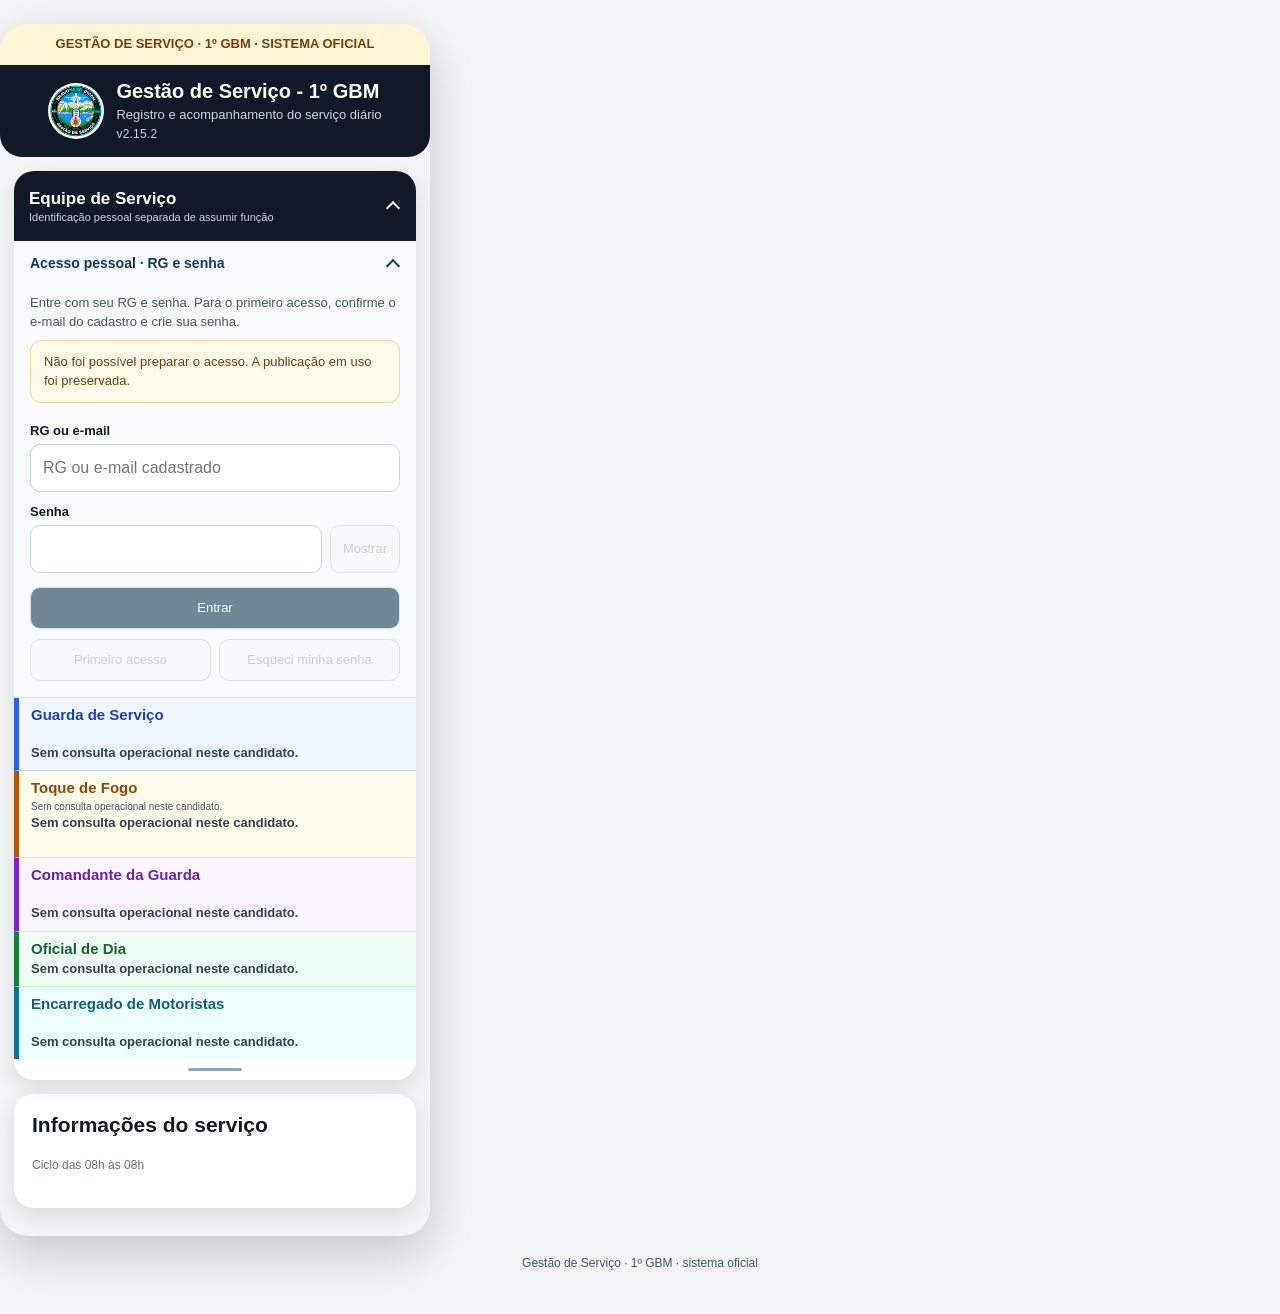
==== commit 4b448e80: "Gestão v2.15.2: encerra serviços vencidos sem motivo antecipado" ====
--- a/01gbm/index.html
+++ b/01gbm/index.html
@@ -15,7 +15,7 @@
     
   <link rel="stylesheet" href="./gestao-operational.css?v=444017276194">
   
-  <meta name="robots" content="noindex,nofollow"><link rel="icon" type="image/png" sizes="192x192" href="./icons/gestao-servico-192-v3.png"><script src="./gestao-operational.js?v=d6036d53b697" defer></script><link rel="manifest" href="./manifest.webmanifest"><meta http-equiv="Content-Security-Policy" content="default-src 'none'; script-src 'self'; style-src 'self'; img-src 'self'; connect-src 'self' https://ciqctdckqmopdeoigzfz.supabase.co; worker-src 'self'; manifest-src 'self'; base-uri 'none'; form-action 'none'; object-src 'none'"></head>
+  <meta name="robots" content="noindex,nofollow"><link rel="icon" type="image/png" sizes="192x192" href="./icons/gestao-servico-192-v3.png"><script src="./gestao-operational.js?v=749a6a95a5a2" defer></script><link rel="manifest" href="./manifest.webmanifest"><meta http-equiv="Content-Security-Policy" content="default-src 'none'; script-src 'self'; style-src 'self'; img-src 'self'; connect-src 'self' https://ciqctdckqmopdeoigzfz.supabase.co; worker-src 'self'; manifest-src 'self'; base-uri 'none'; form-action 'none'; object-src 'none'"></head>
 
   <body data-operational-team-enabled="true" data-operational-ui="true" class="candidate-shell" >
     <div class="app"><p id="candidate-banner" class="candidate-banner">GESTÃO DE SERVIÇO · 1º GBM · SISTEMA OFICIAL</p>
@@ -27,7 +27,7 @@
           <div class="topo-textos">
             <h1>Gestão de Serviço - 1º GBM</h1>
             <p>Registro e acompanhamento do serviço diário</p>
-          <small id="operational-app-version" class="operational-app-version">v2.15.1</small></div>
+          <small id="operational-app-version" class="operational-app-version">v2.15.2</small></div>
         </div>
       </header>
 
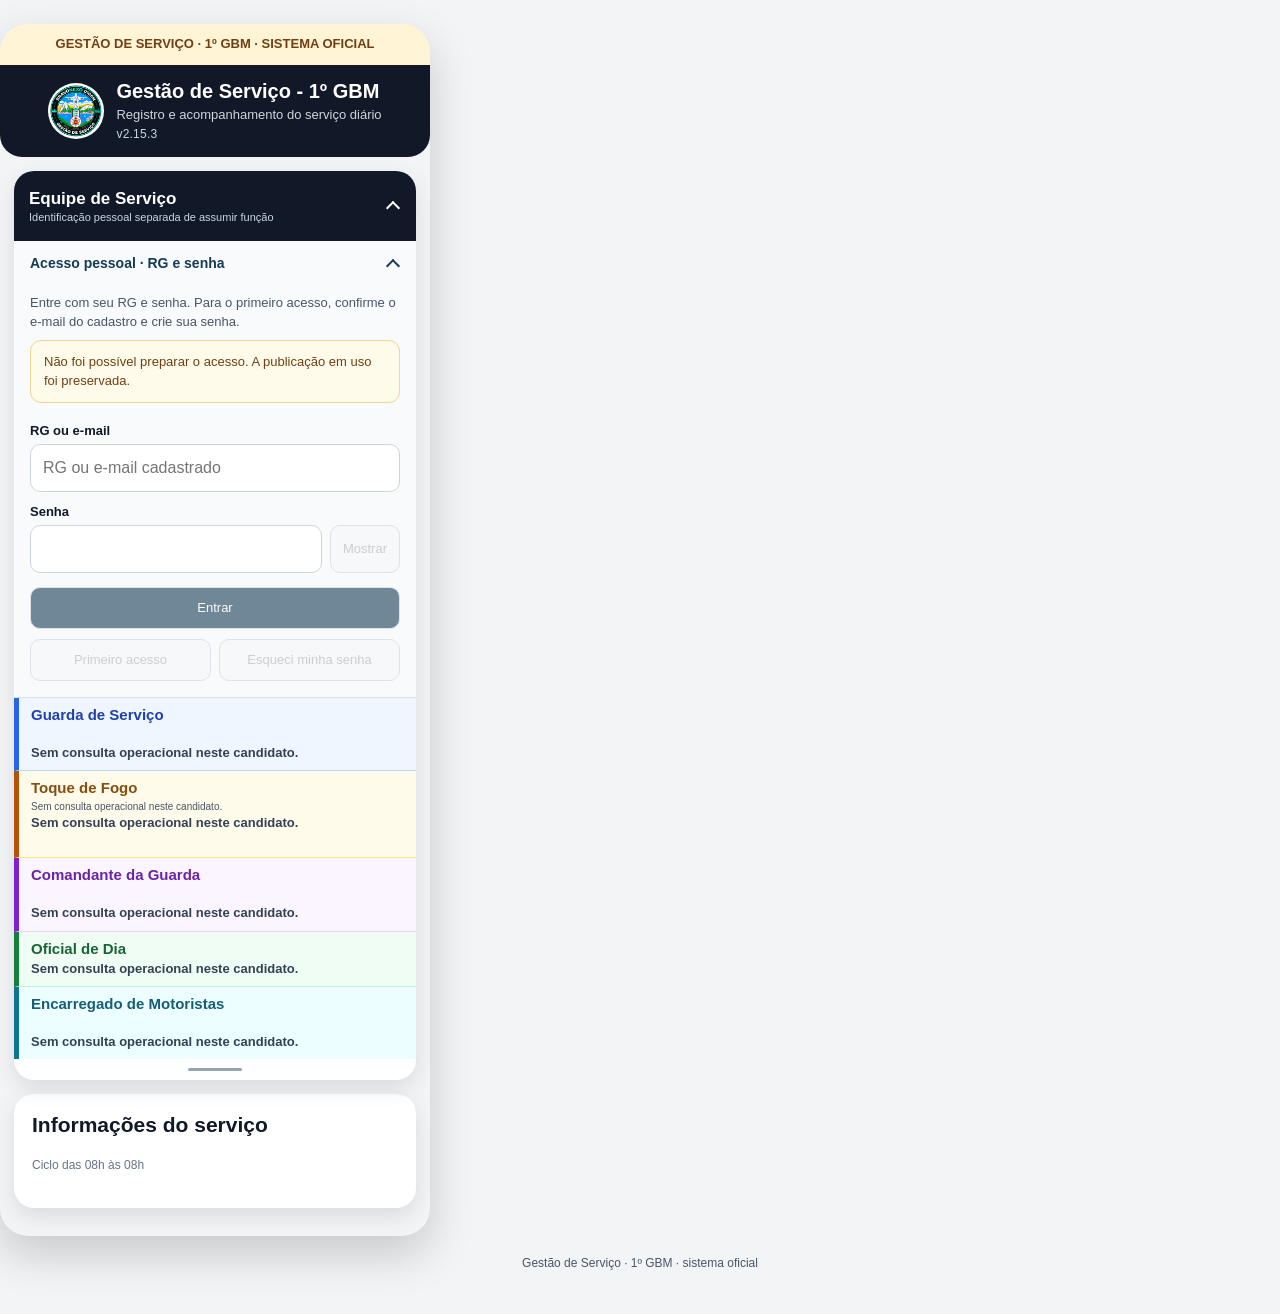
==== commit 1f46d9ad: "Gestão v2.15.3: botões Assumir na Equipe de Serviço" ====
--- a/01gbm/index.html
+++ b/01gbm/index.html
@@ -15,7 +15,7 @@
     
   <link rel="stylesheet" href="./gestao-operational.css?v=444017276194">
   
-  <meta name="robots" content="noindex,nofollow"><link rel="icon" type="image/png" sizes="192x192" href="./icons/gestao-servico-192-v3.png"><script src="./gestao-operational.js?v=749a6a95a5a2" defer></script><link rel="manifest" href="./manifest.webmanifest"><meta http-equiv="Content-Security-Policy" content="default-src 'none'; script-src 'self'; style-src 'self'; img-src 'self'; connect-src 'self' https://ciqctdckqmopdeoigzfz.supabase.co; worker-src 'self'; manifest-src 'self'; base-uri 'none'; form-action 'none'; object-src 'none'"></head>
+  <meta name="robots" content="noindex,nofollow"><link rel="icon" type="image/png" sizes="192x192" href="./icons/gestao-servico-192-v3.png"><script src="./gestao-operational.js?v=0cd979a2bad8" defer></script><link rel="manifest" href="./manifest.webmanifest"><meta http-equiv="Content-Security-Policy" content="default-src 'none'; script-src 'self'; style-src 'self'; img-src 'self'; connect-src 'self' https://ciqctdckqmopdeoigzfz.supabase.co; worker-src 'self'; manifest-src 'self'; base-uri 'none'; form-action 'none'; object-src 'none'"></head>
 
   <body data-operational-team-enabled="true" data-operational-ui="true" class="candidate-shell" >
     <div class="app"><p id="candidate-banner" class="candidate-banner">GESTÃO DE SERVIÇO · 1º GBM · SISTEMA OFICIAL</p>
@@ -27,7 +27,7 @@
           <div class="topo-textos">
             <h1>Gestão de Serviço - 1º GBM</h1>
             <p>Registro e acompanhamento do serviço diário</p>
-          <small id="operational-app-version" class="operational-app-version">v2.15.2</small></div>
+          <small id="operational-app-version" class="operational-app-version">v2.15.3</small></div>
         </div>
       </header>
 
@@ -55,7 +55,7 @@
 
             <div class="acoes-guarda">
               <button type="button" id="btnTrocarGuarda" class="botao-trocar oculto" disabled data-candidate-operation="true" aria-disabled="true">
-                Assumir / Trocar
+                Assumir
               </button>
 
               <button type="button" id="btnEncerrarGuarda" class="botao-sair oculto" disabled data-candidate-operation="true" aria-disabled="true">
@@ -127,7 +127,7 @@
             </button>
           </div>
           
-        <div class="candidate-duty-actions operational-role-actions"><button id="operational-role-guarda-assumir" type="button" disabled hidden>Assumir / Trocar</button><button id="operational-role-guarda-encerrar" type="button" disabled hidden>Encerrar guarda</button></div></section>
+        <div class="candidate-duty-actions operational-role-actions"><button id="operational-role-guarda-assumir" type="button" disabled hidden>Assumir</button><button id="operational-role-guarda-encerrar" type="button" disabled hidden>Encerrar guarda</button></div></section>
 <section class="card card-toque-fogo perfil-servico" id="cardToqueFogo">
           <div class="cabecalho-card-guarda">
             <div>
@@ -136,7 +136,7 @@
             </div>
             <div class="acoes-guarda">
               <button type="button" id="btnTrocarToqueFogo" class="botao-trocar oculto" disabled data-candidate-operation="true" aria-disabled="true">
-                Entrar / Trocar
+                Assumir
               </button>
             </div>
           </div>
@@ -190,14 +190,14 @@
               Definir Toque de Fogo
             </button>
           </div>
-        <div class="candidate-duty-actions operational-role-actions"><button id="operational-role-toque_diurno-assumir" type="button" disabled hidden>Assumir / Trocar Toque Diurno</button><button id="operational-role-toque_diurno-encerrar" type="button" disabled hidden>Encerrar Toque Diurno</button></div><div class="candidate-duty-actions operational-role-actions"><button id="operational-role-toque_noturno-assumir" type="button" disabled hidden>Assumir / Trocar Toque Noturno</button><button id="operational-role-toque_noturno-encerrar" type="button" disabled hidden>Encerrar Toque Noturno</button></div></section>
+        <div class="candidate-duty-actions operational-role-actions"><button id="operational-role-toque_diurno-assumir" type="button" disabled hidden>Assumir Toque Diurno</button><button id="operational-role-toque_diurno-encerrar" type="button" disabled hidden>Encerrar Toque Diurno</button></div><div class="candidate-duty-actions operational-role-actions"><button id="operational-role-toque_noturno-assumir" type="button" disabled hidden>Assumir Toque Noturno</button><button id="operational-role-toque_noturno-encerrar" type="button" disabled hidden>Encerrar Toque Noturno</button></div></section>
 <section class="card card-guarda card-comandante perfil-servico" id="perfilComandante">
           <div class="cabecalho-card-guarda">
             <h2>Comandante da Guarda</h2>
 
             <div class="acoes-guarda">
               <button type="button" id="btnTrocarComandante" class="botao-trocar oculto" disabled data-candidate-operation="true" aria-disabled="true">
-                Assumir / Trocar
+                Assumir
               </button>
 
               <button type="button" id="btnEncerrarComandante" class="botao-sair oculto" disabled data-candidate-operation="true" aria-disabled="true">
@@ -249,7 +249,7 @@
               Assumir como comandante
             </button>
           </div>
-        <div class="candidate-duty-actions operational-role-actions"><button id="operational-role-comandante_guarda-assumir" type="button" disabled hidden>Assumir / Trocar</button><button id="operational-role-comandante_guarda-encerrar" type="button" disabled hidden>Encerrar serviço</button></div></section>
+        <div class="candidate-duty-actions operational-role-actions"><button id="operational-role-comandante_guarda-assumir" type="button" disabled hidden>Assumir</button><button id="operational-role-comandante_guarda-encerrar" type="button" disabled hidden>Encerrar serviço</button></div></section>
 <section class="card card-guarda card-comandante perfil-servico" id="perfilOficial">
           <div class="cabecalho-card-guarda">
             <h2>Oficial de Dia</h2>
@@ -303,7 +303,7 @@
               </div>
             </div>
           </div>
-          <div class="candidate-duty-actions operational-role-actions"><button type="button" id="operational-officer-swap" aria-controls="operational-planned-officer" aria-expanded="false" disabled hidden>Trocar</button></div>
+          <div class="candidate-duty-actions operational-role-actions"><button type="button" id="operational-officer-swap" aria-controls="operational-planned-officer" aria-expanded="false" disabled hidden>Assumir</button></div>
         </section>
 <section class="card card-guarda card-comandante perfil-servico" id="perfilEncarregadoMotoristas">
           <div class="cabecalho-card-guarda">
@@ -349,7 +349,7 @@
               </div>
             </div>
           </div>
-        <div class="candidate-duty-actions operational-role-actions"><button id="operational-role-encarregado_motoristas-assumir" type="button" disabled hidden>Assumir / Trocar</button><button id="operational-role-encarregado_motoristas-encerrar" type="button" disabled hidden>Encerrar serviço</button></div></section></div></details><button class="operational-sign-out" hidden id="candidate-sign-out" type="button" disabled data-candidate-personal="true">Sair</button></section>
+        <div class="candidate-duty-actions operational-role-actions"><button id="operational-role-encarregado_motoristas-assumir" type="button" disabled hidden>Assumir</button><button id="operational-role-encarregado_motoristas-encerrar" type="button" disabled hidden>Encerrar serviço</button></div></section></div></details><button class="operational-sign-out" hidden id="candidate-sign-out" type="button" disabled data-candidate-personal="true">Sair</button></section>
 <section class="card oculto" id="cardMovimentacao">
           <h2 id="tituloCardMovimentacao">Controle de Acesso</h2>
 
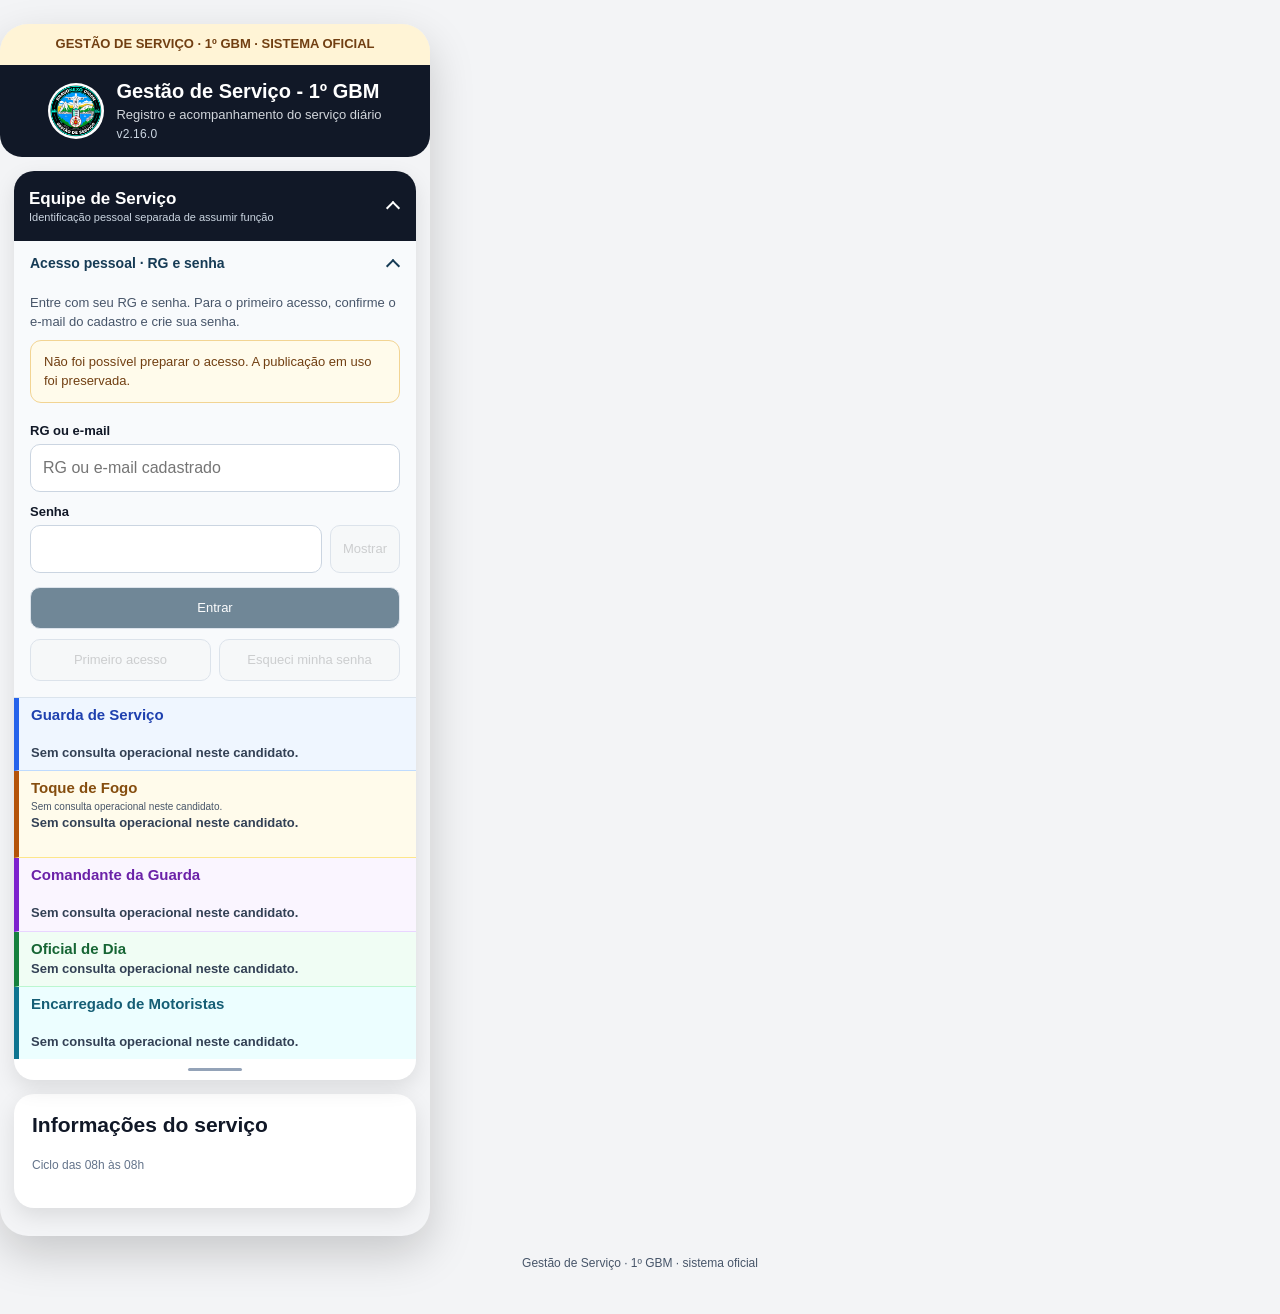
==== commit 874e6fc5: "feat: show departure time and destination for outside unit vehicles" ====
--- a/01gbm/index.html
+++ b/01gbm/index.html
@@ -15,7 +15,7 @@
     
   <link rel="stylesheet" href="./gestao-operational.css?v=444017276194">
   
-  <meta name="robots" content="noindex,nofollow"><link rel="icon" type="image/png" sizes="192x192" href="./icons/gestao-servico-192-v3.png"><script src="./gestao-operational.js?v=0cd979a2bad8" defer></script><link rel="manifest" href="./manifest.webmanifest"><meta http-equiv="Content-Security-Policy" content="default-src 'none'; script-src 'self'; style-src 'self'; img-src 'self'; connect-src 'self' https://ciqctdckqmopdeoigzfz.supabase.co; worker-src 'self'; manifest-src 'self'; base-uri 'none'; form-action 'none'; object-src 'none'"></head>
+  <meta name="robots" content="noindex,nofollow"><link rel="icon" type="image/png" sizes="192x192" href="./icons/gestao-servico-192-v3.png"><script src="./gestao-operational.js?v=ad3b02a79eb3" defer></script><link rel="manifest" href="./manifest.webmanifest"><meta http-equiv="Content-Security-Policy" content="default-src 'none'; script-src 'self'; style-src 'self'; img-src 'self'; connect-src 'self' https://ciqctdckqmopdeoigzfz.supabase.co; worker-src 'self'; manifest-src 'self'; base-uri 'none'; form-action 'none'; object-src 'none'"></head>
 
   <body data-operational-team-enabled="true" data-operational-ui="true" class="candidate-shell" >
     <div class="app"><p id="candidate-banner" class="candidate-banner">GESTÃO DE SERVIÇO · 1º GBM · SISTEMA OFICIAL</p>
@@ -27,7 +27,7 @@
           <div class="topo-textos">
             <h1>Gestão de Serviço - 1º GBM</h1>
             <p>Registro e acompanhamento do serviço diário</p>
-          <small id="operational-app-version" class="operational-app-version">v2.15.3</small></div>
+          <small id="operational-app-version" class="operational-app-version">v2.16.0</small></div>
         </div>
       </header>
 
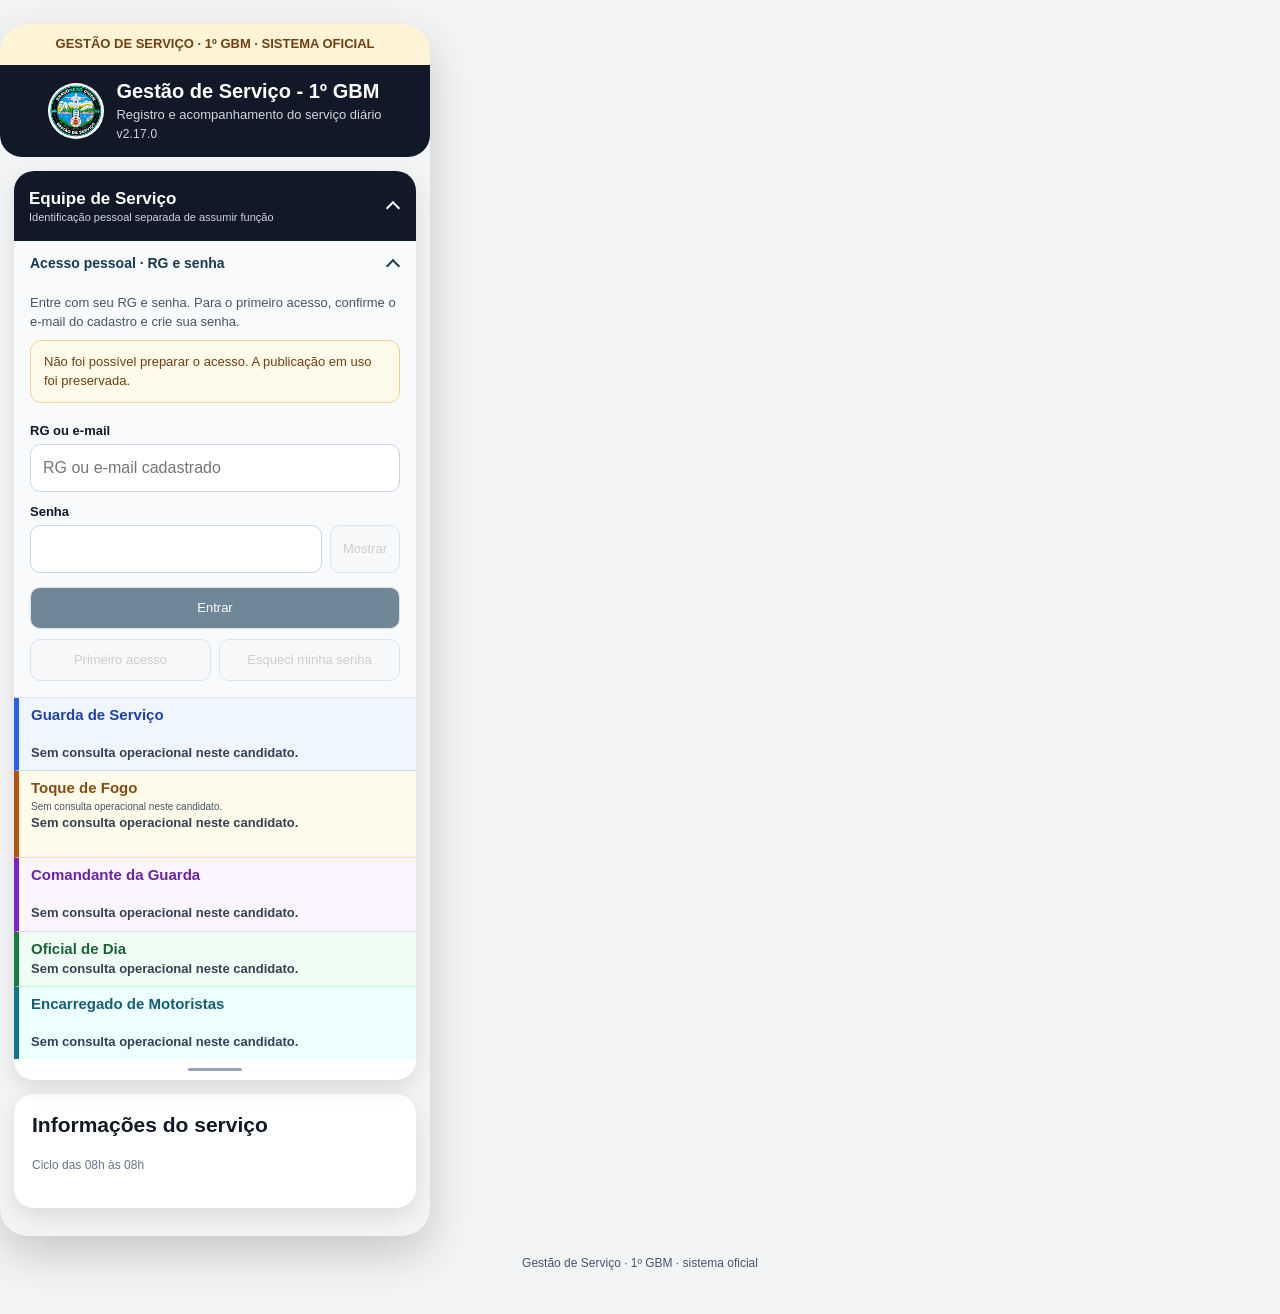
==== commit 84139066: "feat: order unit fleet like the service scale" ====
--- a/01gbm/index.html
+++ b/01gbm/index.html
@@ -15,7 +15,7 @@
     
   <link rel="stylesheet" href="./gestao-operational.css?v=444017276194">
   
-  <meta name="robots" content="noindex,nofollow"><link rel="icon" type="image/png" sizes="192x192" href="./icons/gestao-servico-192-v3.png"><script src="./gestao-operational.js?v=ad3b02a79eb3" defer></script><link rel="manifest" href="./manifest.webmanifest"><meta http-equiv="Content-Security-Policy" content="default-src 'none'; script-src 'self'; style-src 'self'; img-src 'self'; connect-src 'self' https://ciqctdckqmopdeoigzfz.supabase.co; worker-src 'self'; manifest-src 'self'; base-uri 'none'; form-action 'none'; object-src 'none'"></head>
+  <meta name="robots" content="noindex,nofollow"><link rel="icon" type="image/png" sizes="192x192" href="./icons/gestao-servico-192-v3.png"><script src="./gestao-operational.js?v=012e5aff07c6" defer></script><link rel="manifest" href="./manifest.webmanifest"><meta http-equiv="Content-Security-Policy" content="default-src 'none'; script-src 'self'; style-src 'self'; img-src 'self'; connect-src 'self' https://ciqctdckqmopdeoigzfz.supabase.co; worker-src 'self'; manifest-src 'self'; base-uri 'none'; form-action 'none'; object-src 'none'"></head>
 
   <body data-operational-team-enabled="true" data-operational-ui="true" class="candidate-shell" >
     <div class="app"><p id="candidate-banner" class="candidate-banner">GESTÃO DE SERVIÇO · 1º GBM · SISTEMA OFICIAL</p>
@@ -27,7 +27,7 @@
           <div class="topo-textos">
             <h1>Gestão de Serviço - 1º GBM</h1>
             <p>Registro e acompanhamento do serviço diário</p>
-          <small id="operational-app-version" class="operational-app-version">v2.16.0</small></div>
+          <small id="operational-app-version" class="operational-app-version">v2.17.0</small></div>
         </div>
       </header>
 
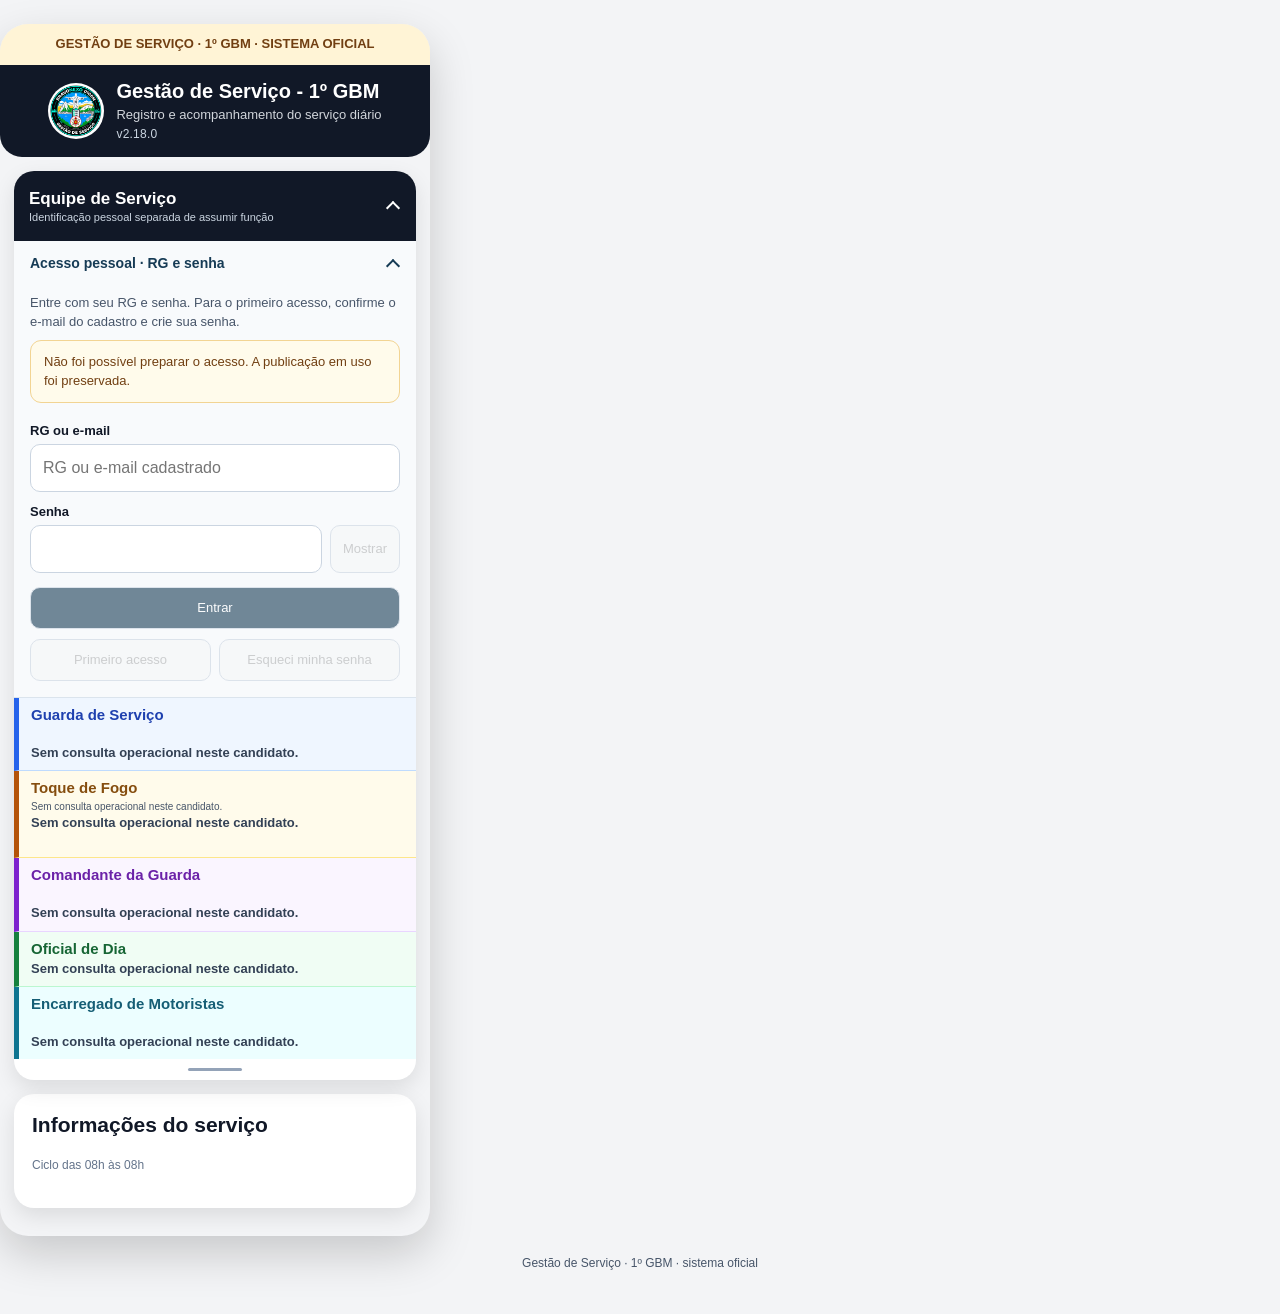
==== commit 2432f025: "feat: distinguish unit vehicle categories with soft color tags" ====
--- a/01gbm/index.html
+++ b/01gbm/index.html
@@ -13,9 +13,9 @@
     
     
     
-  <link rel="stylesheet" href="./gestao-operational.css?v=444017276194">
+  <link rel="stylesheet" href="./gestao-operational.css?v=1feef44dd643">
   
-  <meta name="robots" content="noindex,nofollow"><link rel="icon" type="image/png" sizes="192x192" href="./icons/gestao-servico-192-v3.png"><script src="./gestao-operational.js?v=012e5aff07c6" defer></script><link rel="manifest" href="./manifest.webmanifest"><meta http-equiv="Content-Security-Policy" content="default-src 'none'; script-src 'self'; style-src 'self'; img-src 'self'; connect-src 'self' https://ciqctdckqmopdeoigzfz.supabase.co; worker-src 'self'; manifest-src 'self'; base-uri 'none'; form-action 'none'; object-src 'none'"></head>
+  <meta name="robots" content="noindex,nofollow"><link rel="icon" type="image/png" sizes="192x192" href="./icons/gestao-servico-192-v3.png"><script src="./gestao-operational.js?v=6cf359119184" defer></script><link rel="manifest" href="./manifest.webmanifest"><meta http-equiv="Content-Security-Policy" content="default-src 'none'; script-src 'self'; style-src 'self'; img-src 'self'; connect-src 'self' https://ciqctdckqmopdeoigzfz.supabase.co; worker-src 'self'; manifest-src 'self'; base-uri 'none'; form-action 'none'; object-src 'none'"></head>
 
   <body data-operational-team-enabled="true" data-operational-ui="true" class="candidate-shell" >
     <div class="app"><p id="candidate-banner" class="candidate-banner">GESTÃO DE SERVIÇO · 1º GBM · SISTEMA OFICIAL</p>
@@ -27,7 +27,7 @@
           <div class="topo-textos">
             <h1>Gestão de Serviço - 1º GBM</h1>
             <p>Registro e acompanhamento do serviço diário</p>
-          <small id="operational-app-version" class="operational-app-version">v2.17.0</small></div>
+          <small id="operational-app-version" class="operational-app-version">v2.18.0</small></div>
         </div>
       </header>
 
--- a/01gbm/gestao-operational.css
+++ b/01gbm/gestao-operational.css
@@ -4459,3 +4459,17 @@
 .candidate-shell[data-operational-ui="true"] .operational-guard-mode-option:has(input:disabled) { opacity: .68; cursor: default; }
 .candidate-shell[data-operational-ui="true"] .operational-guard-mode-actions { display: flex; flex-wrap: wrap; justify-content: flex-end; gap: 8px; }
 .candidate-shell[data-operational-ui="true"] .operational-guard-mode-actions button { flex: 0 1 auto; width: auto; min-height: 44px; margin: 0; }
+
+
+/* Vehicle category badges do not change the selected card or keyboard focus. */
+.candidate-shell[data-operational-ui="true"] .operational-fleet-choice .operational-vehicle-category {
+  display: inline-flex; align-items: center; width: fit-content; max-width: 100%;
+  margin-top: 4px; padding: 2px 8px; border: 1px solid; border-radius: 999px;
+  font-size: 11px; font-weight: 700; line-height: 1.4; overflow-wrap: anywhere;
+}
+.candidate-shell[data-operational-ui="true"] .operational-fleet-choice .operational-vehicle-category--operacional {
+  color: #1e40af; background: #eff6ff; border-color: #bfdbfe;
+}
+.candidate-shell[data-operational-ui="true"] .operational-fleet-choice .operational-vehicle-category--administrativa {
+  color: #6b21a8; background: #faf5ff; border-color: #e9d5ff;
+}
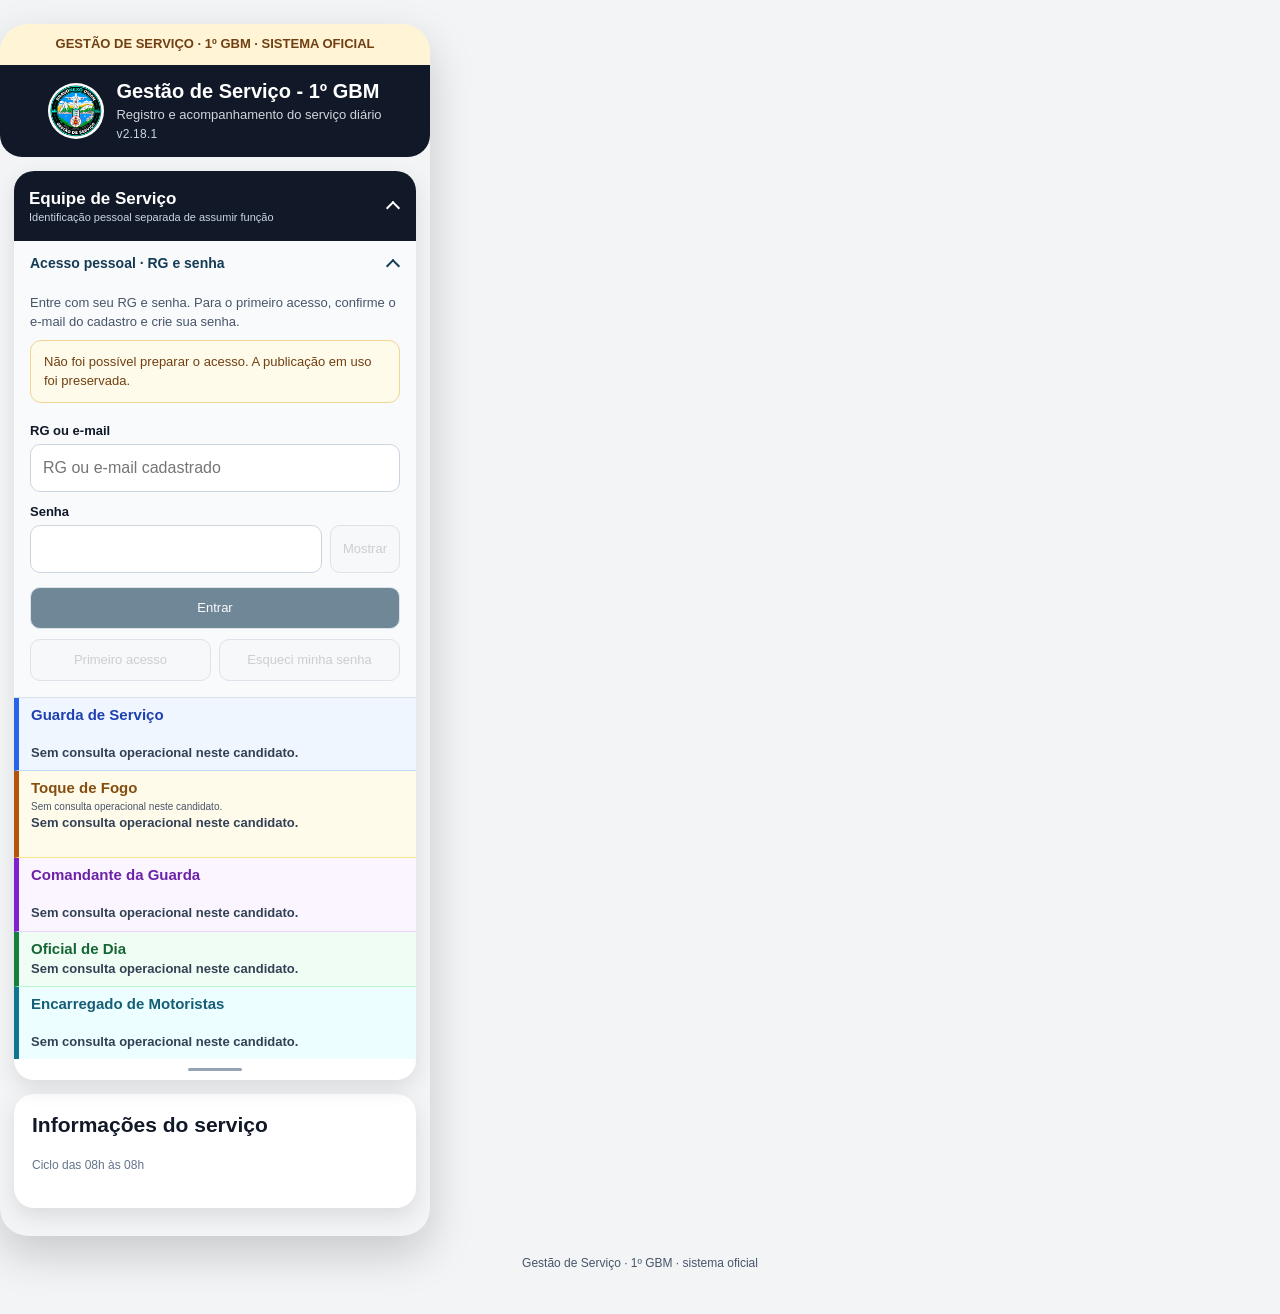
==== commit 301e9b97: "style: show fleet categories as colored text" ====
--- a/01gbm/index.html
+++ b/01gbm/index.html
@@ -13,7 +13,7 @@
     
     
     
-  <link rel="stylesheet" href="./gestao-operational.css?v=1feef44dd643">
+  <link rel="stylesheet" href="./gestao-operational.css?v=a7e8fc88225c">
   
   <meta name="robots" content="noindex,nofollow"><link rel="icon" type="image/png" sizes="192x192" href="./icons/gestao-servico-192-v3.png"><script src="./gestao-operational.js?v=6cf359119184" defer></script><link rel="manifest" href="./manifest.webmanifest"><meta http-equiv="Content-Security-Policy" content="default-src 'none'; script-src 'self'; style-src 'self'; img-src 'self'; connect-src 'self' https://ciqctdckqmopdeoigzfz.supabase.co; worker-src 'self'; manifest-src 'self'; base-uri 'none'; form-action 'none'; object-src 'none'"></head>
 
@@ -27,7 +27,7 @@
           <div class="topo-textos">
             <h1>Gestão de Serviço - 1º GBM</h1>
             <p>Registro e acompanhamento do serviço diário</p>
-          <small id="operational-app-version" class="operational-app-version">v2.18.0</small></div>
+          <small id="operational-app-version" class="operational-app-version">v2.18.1</small></div>
         </div>
       </header>
 
--- a/01gbm/gestao-operational.css
+++ b/01gbm/gestao-operational.css
@@ -4461,15 +4461,15 @@
 .candidate-shell[data-operational-ui="true"] .operational-guard-mode-actions button { flex: 0 1 auto; width: auto; min-height: 44px; margin: 0; }
 
 
-/* Vehicle category badges do not change the selected card or keyboard focus. */
+/* Category text keeps the vehicle card's selection and focus styles intact. */
 .candidate-shell[data-operational-ui="true"] .operational-fleet-choice .operational-vehicle-category {
-  display: inline-flex; align-items: center; width: fit-content; max-width: 100%;
-  margin-top: 4px; padding: 2px 8px; border: 1px solid; border-radius: 999px;
-  font-size: 11px; font-weight: 700; line-height: 1.4; overflow-wrap: anywhere;
+  display: block; max-width: 100%; margin-top: 3px; padding: 0;
+  border: 0; border-radius: 0; background: transparent;
+  font-size: 12px; font-weight: 600; line-height: 1.4; overflow-wrap: anywhere;
 }
 .candidate-shell[data-operational-ui="true"] .operational-fleet-choice .operational-vehicle-category--operacional {
-  color: #1e40af; background: #eff6ff; border-color: #bfdbfe;
+  color: #1e40af;
 }
 .candidate-shell[data-operational-ui="true"] .operational-fleet-choice .operational-vehicle-category--administrativa {
-  color: #6b21a8; background: #faf5ff; border-color: #e9d5ff;
-}
+  color: #6b21a8;
+}
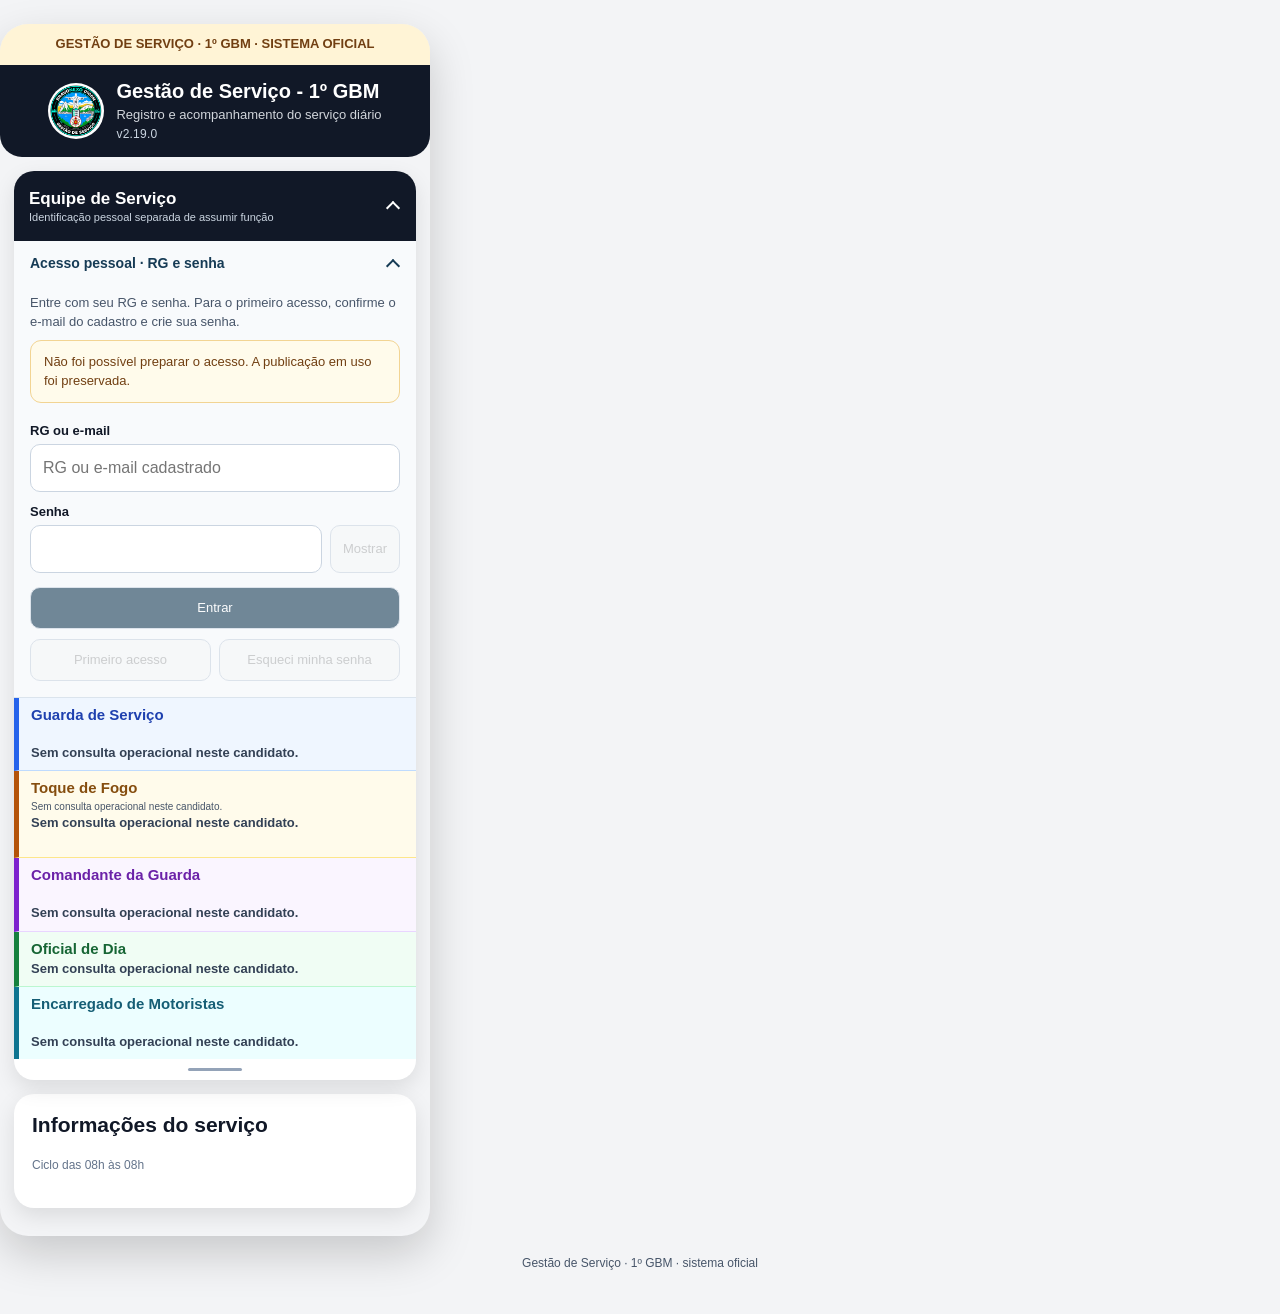
==== commit a6844271: "feat: allow selecting the actual returning fleet crew in Gestao 2.19.0" ====
--- a/01gbm/index.html
+++ b/01gbm/index.html
@@ -15,7 +15,7 @@
     
   <link rel="stylesheet" href="./gestao-operational.css?v=a7e8fc88225c">
   
-  <meta name="robots" content="noindex,nofollow"><link rel="icon" type="image/png" sizes="192x192" href="./icons/gestao-servico-192-v3.png"><script src="./gestao-operational.js?v=6cf359119184" defer></script><link rel="manifest" href="./manifest.webmanifest"><meta http-equiv="Content-Security-Policy" content="default-src 'none'; script-src 'self'; style-src 'self'; img-src 'self'; connect-src 'self' https://ciqctdckqmopdeoigzfz.supabase.co; worker-src 'self'; manifest-src 'self'; base-uri 'none'; form-action 'none'; object-src 'none'"></head>
+  <meta name="robots" content="noindex,nofollow"><link rel="icon" type="image/png" sizes="192x192" href="./icons/gestao-servico-192-v3.png"><script src="./gestao-operational.js?v=8ce3e7e29ae7" defer></script><link rel="manifest" href="./manifest.webmanifest"><meta http-equiv="Content-Security-Policy" content="default-src 'none'; script-src 'self'; style-src 'self'; img-src 'self'; connect-src 'self' https://ciqctdckqmopdeoigzfz.supabase.co; worker-src 'self'; manifest-src 'self'; base-uri 'none'; form-action 'none'; object-src 'none'"></head>
 
   <body data-operational-team-enabled="true" data-operational-ui="true" class="candidate-shell" >
     <div class="app"><p id="candidate-banner" class="candidate-banner">GESTÃO DE SERVIÇO · 1º GBM · SISTEMA OFICIAL</p>
@@ -27,7 +27,7 @@
           <div class="topo-textos">
             <h1>Gestão de Serviço - 1º GBM</h1>
             <p>Registro e acompanhamento do serviço diário</p>
-          <small id="operational-app-version" class="operational-app-version">v2.18.1</small></div>
+          <small id="operational-app-version" class="operational-app-version">v2.19.0</small></div>
         </div>
       </header>
 
